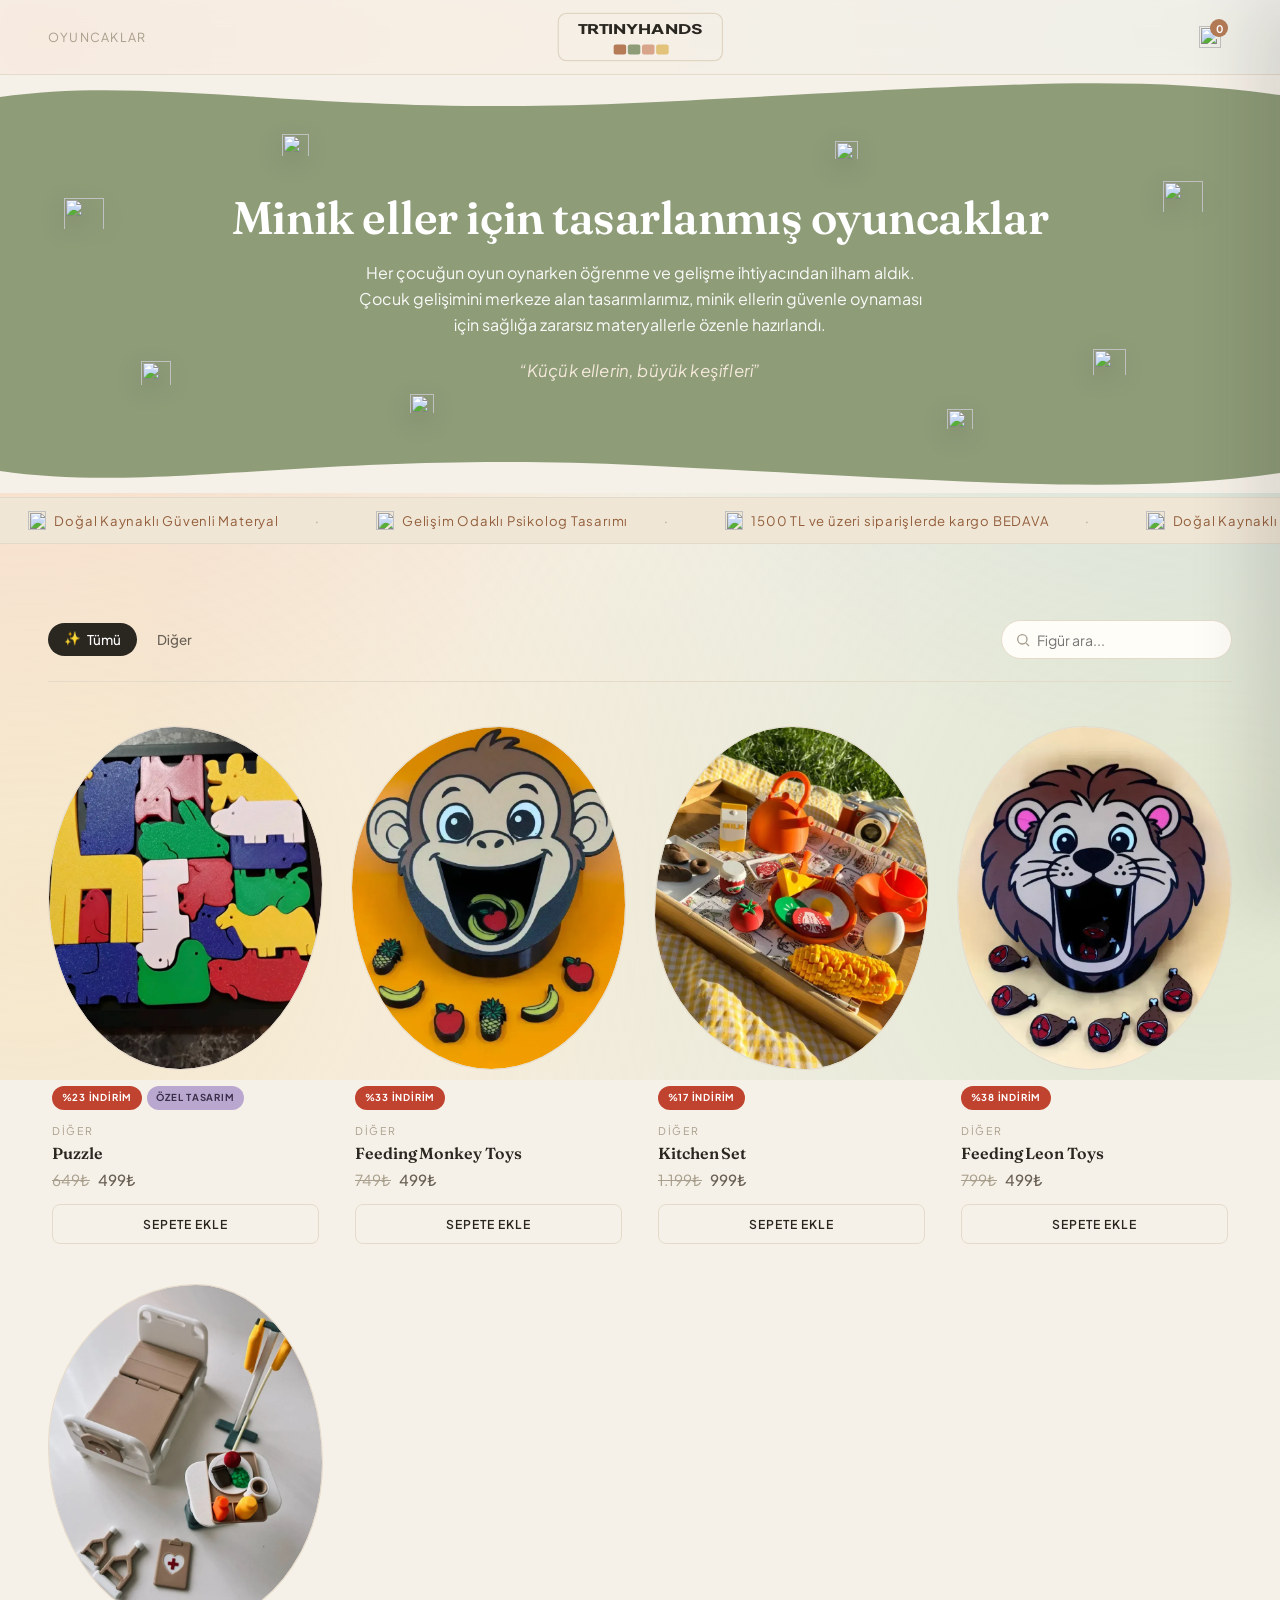
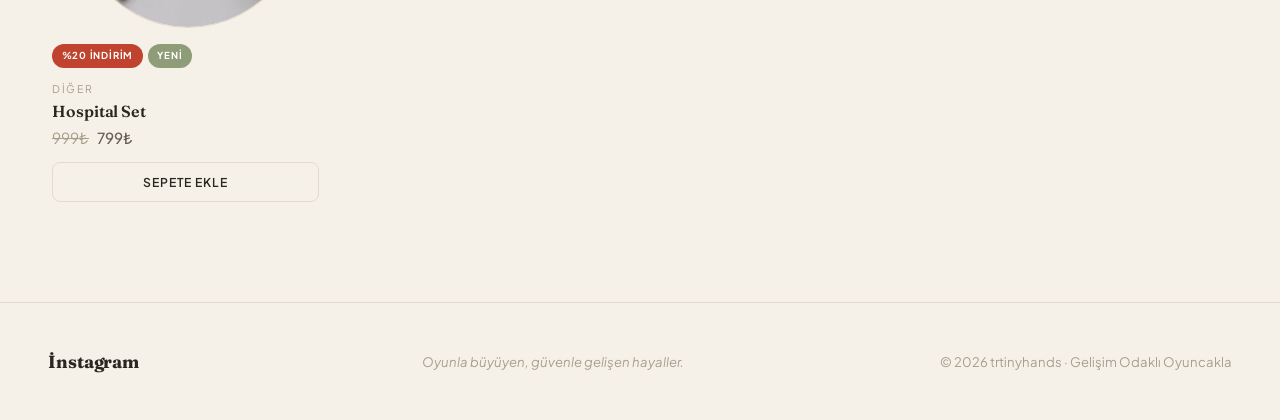
==== index.html @ 54763dce "Add files via upload" ====
<!doctype html>
<html lang="tr">
<head>
  <meta charset="utf-8" />
  <meta name="viewport" content="width=device-width, initial-scale=1" />
  <meta name="theme-color" content="#282420" />
  <title>trtinyhands · Gelişim Odaklı Oyuncaklar</title>
  <meta name="description" content="trtinyhands — Gelişim Odaklı Oyuncakla" />

  <link rel="preconnect" href="https://fonts.googleapis.com" />
  <link rel="preconnect" href="https://fonts.gstatic.com" crossorigin />
  <link href="https://fonts.googleapis.com/css2?family=Fraunces:opsz,wght@9..144,400..700&family=Plus+Jakarta+Sans:wght@300;400;500;600;700;800&display=swap" rel="stylesheet" />
  <link rel="stylesheet" href="assets/css/style.css?v=13" />
  <link rel="icon" href="data:image/svg+xml,%3Csvg xmlns='http://www.w3.org/2000/svg' viewBox='0 0 100 100'%3E%3Crect x='6' y='6' width='88' height='88' rx='18' fill='%23fffdf8' stroke='%23e0d5c2' stroke-width='4'/%3E%3Crect x='24' y='24' width='24' height='24' rx='4' fill='%23b47b56'/%3E%3Crect x='52' y='24' width='24' height='24' rx='4' fill='%238e9c78'/%3E%3Crect x='24' y='52' width='24' height='24' rx='4' fill='%23d8a48a'/%3E%3Crect x='52' y='52' width='24' height='24' rx='4' fill='%23e3c27a'/%3E%3C/svg%3E" />
</head>
<body>
  <!-- Header -->
  <header class="header" id="header">
    <div class="container header__inner">
      <span class="header__left">Oyuncaklar</span>
      <a href="index.html" class="brand" aria-label="trtinyhands ana sayfa">
        <svg class="logo" viewBox="0 0 200 60" aria-hidden="true">
          <rect x="1.5" y="1.5" width="197" height="57" rx="10" fill="none" stroke="#e0d5c2" stroke-width="1.5"/>
          <text x="100" y="27" text-anchor="middle" textLength="150" lengthAdjust="spacingAndGlyphs"
                font-family="'Plus Jakarta Sans', sans-serif" font-size="16" font-weight="800" fill="#2a2620">TRTINYHANDS</text>
          <g>
            <rect x="68"  y="39" width="15" height="12" rx="2.5" fill="#b47b56"/>
            <rect x="85"  y="39" width="15" height="12" rx="2.5" fill="#8e9c78"/>
            <rect x="102" y="39" width="15" height="12" rx="2.5" fill="#d8a48a"/>
            <rect x="119" y="39" width="15" height="12" rx="2.5" fill="#e3c27a"/>
          </g>
        </svg>
      </a>
      <div class="header__actions">
        <button class="icon-btn" id="cartBtn" aria-label="Sepeti aç">
          <img class="emo" src="https://cdn.jsdelivr.net/npm/openmoji@15.0.0/color/svg/1F6D2.svg" alt="">
          <span class="cart-count" id="cartCount">0</span>
        </button>
      </div>
    </div>
      <div class="scroll-progress" id="scrollProgress" aria-hidden="true"></div>
  </header>

  <main class="shop">
    <!-- Dalgalı tanıtım bandı -->
    <section class="intro-band">
      <div class="band-figures" aria-hidden="true">
        <span class="bf bf--1"><img class="emo" src="https://cdn.jsdelivr.net/npm/openmoji@15.0.0/color/svg/1F995.svg" alt=""></span>
        <span class="bf bf--2"><img class="emo" src="https://cdn.jsdelivr.net/npm/openmoji@15.0.0/color/svg/1F680.svg" alt=""></span>
        <span class="bf bf--3"><img class="emo" src="https://cdn.jsdelivr.net/npm/openmoji@15.0.0/color/svg/2B50.svg" alt=""></span>
        <span class="bf bf--4"><img class="emo" src="https://cdn.jsdelivr.net/npm/openmoji@15.0.0/color/svg/1F388.svg" alt=""></span>
        <span class="bf bf--5"><img class="emo" src="https://cdn.jsdelivr.net/npm/openmoji@15.0.0/color/svg/1F9F8.svg" alt=""></span>
        <span class="bf bf--6"><img class="emo" src="https://cdn.jsdelivr.net/npm/openmoji@15.0.0/color/svg/1FA81.svg" alt=""></span>
        <span class="bf bf--7"><img class="emo" src="https://cdn.jsdelivr.net/npm/openmoji@15.0.0/color/svg/1F6F8.svg" alt=""></span>
        <span class="bf bf--8"><img class="emo" src="https://cdn.jsdelivr.net/npm/openmoji@15.0.0/color/svg/2728.svg" alt=""></span>
      </div>
      <div class="container shop-intro">
        <span class="eyebrow"></span>
        <h1>Minik eller için tasarlanmış oyuncaklar</h1>
        <p>Her çocuğun oyun oynarken öğrenme ve gelişme ihtiyacından ilham aldık. Çocuk gelişimini merkeze alan tasarımlarımız, minik ellerin güvenle oynaması için sağlığa zararsız materyallerle özenle hazırlandı.</p>
        <p class="tagline">“Küçük ellerin, büyük keşifleri”</p>
      </div>
    </section>

    <!-- Kayan temasal şerit -->
    <div class="marquee" aria-hidden="true">
      <div class="marquee__track">
       <span><img class="emo" src="https://cdn.jsdelivr.net/npm/openmoji@15.0.0/color/svg/1F331.svg" alt="">Doğal Kaynaklı Güvenli Materyal</span><span><img class="emo" src="https://cdn.jsdelivr.net/npm/openmoji@15.0.0/color/svg/270F.svg" alt="">Gelişim Odaklı Psikolog Tasarımı</span><span><img class="emo" src="https://emojigraph.org/media/microsoft/delivery-truck_1f69a.png" alt="">1500 TL ve üzeri siparişlerde kargo BEDAVA</span>
       <span><img class="emo" src="https://cdn.jsdelivr.net/npm/openmoji@15.0.0/color/svg/1F331.svg" alt="">Doğal Kaynaklı Güvenli Materyal</span><span><img class="emo" src="https://cdn.jsdelivr.net/npm/openmoji@15.0.0/color/svg/270F.svg" alt="">Gelişim Odaklı Psikolog Tasarımı</span><span><img class="emo" src="https://emojigraph.org/media/microsoft/delivery-truck_1f69a.png" alt="">1500 TL ve üzeri siparişlerde kargo BEDAVA</span>
      </div>
    </div>

    <div class="container">
      <!-- Toolbar -->
      <div class="toolbar">
        <div class="filters" id="filters" role="tablist" aria-label="Kategori filtreleri"></div>
        <input type="search" id="search" class="search" placeholder="Figür ara..." aria-label="Ürün ara" />
      </div>

      <!-- Product grid -->
      <div class="product-grid" id="productGrid"></div>
      <p class="empty" id="emptyState" hidden>Aramanıza uygun ürün bulunamadı.</p>
    </div>

  </main>

  <!-- Footer -->
  <footer class="footer">
    <div class="container footer__inner">
      <a href="https://www.instagram.com/trtinyhands?stkn=eXRpd3liYTJ5bnNt" class="footer__brand">İnstagram<span><img class="emo" src="https://upload.wikimedia.org/wikipedia/commons/e/e7/Instagram_logo_2016.svg?utm_source=en.wikipedia.org&utm_campaign=index&utm_content=original"><span></a>
      <p class="footer__tag">Oyunla büyüyen, güvenle gelişen hayaller.</p>
      <p>© <span id="year"></span> trtinyhands · Gelişim Odaklı Oyuncakla</p>
    </div>
  </footer>

  <!-- Cart drawer -->
  <div class="cart-overlay" id="cartOverlay"></div>
  <aside class="cart" id="cart" aria-label="Sepet" aria-hidden="true">
    <div class="cart__head">
      <h3>Sepet</h3>
      <button class="icon-btn" id="cartClose" aria-label="Sepeti kapat">✕</button>
    </div>
    <div class="cart__items" id="cartItems"></div>
    <div class="cart__foot">
      <div class="cart__total"><span>Toplam</span><strong id="cartTotal">0₺</strong></div>
      <button class="btn btn--primary btn--full" id="checkoutBtn">WhatsApp ile Sipariş Ver</button>
      <p class="cart__note">Siparişiniz WhatsApp üzerinden onaylanır · Kargo ayrıca hesaplanır.</p>
    </div>
  </aside>

  <!-- Toast -->
  <div class="toast" id="toast" role="status" aria-live="polite"></div>

  <script src="assets/js/products.js?v=13"></script>
  <script src="assets/js/store.js?v=13"></script>
  <script src="assets/js/main.js?v=13"></script>
</body>
</html>
---- assets/css/style.css ----
/* ============================================================
   trtinyhands · Global Styles
   Tema: sıcak-minimalist butik (bol beyaz alan, krem tonları)
   ============================================================ */

:root {
  /* Warm minimal palette */
  --bg: #f6f1e8;           /* sayfa: sıcak krem */
  --panel: #fffdf8;        /* kart/görsel/çekmece yüzeyi (krem-beyaz) */
  --cream: #efe6d6;        /* yumuşak bloklar / hover */
  --cream-2: #e8ddca;
  --ink: #2a2620;          /* sıcak siyah */
  --ink-2: #6a6156;
  --muted: #a89e8c;
  --line: #e4daca;         /* sıcak ince çizgi */
  --accent: #b47b56;       /* muted terracotta */
  --accent-ink: #935e3b;
  --sage: #8e9c78;         /* yumuşak adaçayı (dekoratif bant) */

  --radius: 8px;
  --radius-lg: 14px;
  --container: 1240px;
  --header-h: 74px;

  --shadow-sm: 0 1px 2px rgba(40, 36, 32, .04);
  --shadow-md: 0 18px 40px -24px rgba(40, 36, 32, .30);

  --font: 'Plus Jakarta Sans', system-ui, -apple-system, Segoe UI, Roboto, sans-serif;
  --font-display: 'Fraunces', 'Iowan Old Style', Georgia, 'Times New Roman', serif;
  --ease: cubic-bezier(.22, .61, .36, 1);
}

* { box-sizing: border-box; margin: 0; padding: 0; }
html { scroll-behavior: smooth; }
body {
  font-family: var(--font);
  color: var(--ink-2);
  background-color: var(--bg);
  line-height: 1.65;
  font-weight: 400;
  -webkit-font-smoothing: antialiased;
  text-rendering: optimizeLegibility;
  position: relative;
}
/* Canlı, yumuşak renk atmosferi (yaşayan arka plan) */
body::before {
  content: ''; position: fixed; inset: -20%; z-index: -1; pointer-events: none;
  background:
    radial-gradient(circle at 15% 18%, rgba(255, 138, 120, .26), transparent 42%),
    radial-gradient(circle at 85% 14%, rgba(110, 180, 215, .24), transparent 42%),
    radial-gradient(circle at 82% 84%, rgba(150, 195, 135, .24), transparent 44%),
    radial-gradient(circle at 16% 86%, rgba(244, 200, 110, .24), transparent 44%);
  animation: bgdrift 26s ease-in-out infinite alternate;
}
@keyframes bgdrift {
  0%   { transform: translate(0, 0) scale(1); }
  100% { transform: translate(2.5%, -2.5%) scale(1.07); }
}
img { max-width: 100%; display: block; }

/* Başlıklar: sıcak, oturaklı bir serif — el yapımı butik kimliğine güven katar */
h1, h2, h3,
.brand__text, .footer__brand, .card__title, .detail__title,
.section__head h2, .legal-content h1, .cart__head h3 {
  font-family: var(--font-display);
  letter-spacing: -.005em;
}

/* Figür görselleri (OpenMoji SVG) — emoji karakterinin yerini alır */
.emo { width: 1em; height: 1em; display: inline-block; vertical-align: -.125em; object-fit: contain; }
.emo--fallback { display: inline-block; width: auto; height: auto; line-height: 1; }
a { color: inherit; text-decoration: none; }
button { font-family: inherit; cursor: pointer; border: none; background: none; color: inherit; }
h1, h2, h3, h4 { color: var(--ink); font-weight: 600; line-height: 1.2; letter-spacing: -.01em; }

.container { width: 100%; max-width: var(--container); margin: 0 auto; padding: 0 28px; }

/* small caps label */
.eyebrow {
  font-size: .72rem; font-weight: 600; letter-spacing: .18em;
  text-transform: uppercase; color: var(--muted);
}

/* ---------- Buttons ---------- */
.btn {
  display: inline-flex; align-items: center; justify-content: center; gap: .5rem;
  padding: .95rem 1.8rem; border-radius: var(--radius); font-weight: 600; font-size: .82rem;
  letter-spacing: .08em; text-transform: uppercase;
  transition: background .25s var(--ease), color .25s var(--ease), border-color .25s var(--ease), transform .18s var(--ease);
}
.btn--primary { background: var(--ink); color: #fff; }
.btn--primary:hover { background: var(--accent-ink); transform: translateY(-2px); }
.btn--outline { background: transparent; color: var(--ink); border: 1px solid var(--line); }
.btn--outline:hover { border-color: var(--ink); transform: translateY(-2px); }
.btn:active { transform: translateY(0) scale(.98); }
.btn--full { width: 100%; }

/* ---------- Header ---------- */
.header {
  position: sticky; top: 0; z-index: 60;
  background: rgba(246, 241, 232, .82); backdrop-filter: saturate(180%) blur(12px);
  border-bottom: 1px solid var(--line);
}
.header__inner {
  height: var(--header-h);
  display: grid; grid-template-columns: 1fr auto 1fr; align-items: center;
}
.header__left { font-size: .78rem; letter-spacing: .1em; text-transform: uppercase; color: var(--muted); }
.brand {
  justify-self: center; display: inline-flex; align-items: center; gap: .6rem;
  font-weight: 700; font-size: 1.35rem; color: var(--ink); letter-spacing: -.01em; line-height: 0;
}
.brand .logo { height: 50px; width: auto; display: block; }
@media (max-width: 700px) { .brand .logo { height: 42px; } }
.brand__mark {
  display: grid; place-items: center; width: 34px; height: 34px; border-radius: 50%;
  background: var(--ink); color: #fff;
}
.brand__text { font-weight: 700; }
.brand__text span { color: var(--accent); }

.header__actions { justify-self: end; display: flex; align-items: center; gap: .4rem; }
.icon-btn {
  position: relative; display: grid; place-items: center; width: 44px; height: 44px;
  border-radius: 50%; font-size: 1.05rem; transition: background .2s;
}
.icon-btn:hover { background: var(--cream); }
.icon-btn .emo { width: 1.35rem; height: 1.35rem; }
.cart-count {
  position: absolute; top: 4px; right: 4px; min-width: 18px; height: 18px; padding: 0 4px;
  border-radius: 999px; background: var(--accent); color: #fff; font-size: .66rem; font-weight: 700;
  display: grid; place-items: center;
}
.cart-count.bump { animation: bump .45s var(--ease); }
@keyframes bump { 0% { transform: scale(1); } 35% { transform: scale(1.55); } 100% { transform: scale(1); } }

/* ---------- Shop intro ---------- */
.shop-intro { text-align: center; padding: 66px 0 28px; }
.shop-intro h1 { font-size: clamp(2rem, 4vw, 2.85rem); font-weight: 600; margin: 16px 0 14px; }
.shop-intro p { color: var(--ink-2); max-width: 580px; margin: 0 auto; }
.shop-intro .tagline {
  margin-top: 18px; font-style: italic; font-size: 1.05rem; color: var(--accent-ink); letter-spacing: .01em;
}

/* Değerler şeridi (temasal) */
.values {
  display: flex; justify-content: center; flex-wrap: wrap; gap: 14px 40px;
  padding: 6px 0 46px;
}
.value { display: inline-flex; align-items: center; gap: .55rem; font-size: .84rem; color: var(--ink-2); }
.value span { font-size: 1.1rem; color: var(--accent); }

/* Kart kategori etiketi (temasal) */
.card__cat { font-size: .66rem; letter-spacing: .16em; text-transform: uppercase; color: var(--muted); }

/* ---------- Dalgalı tanıtım bandı (temasal arka plan) ---------- */
.intro-band {
  position: relative; background: var(--sage); overflow: hidden;
  padding: 100px 0 108px; margin-bottom: 4px;
}
.intro-band::before, .intro-band::after {
  content: ''; position: absolute; left: 0; right: 0; height: 46px; z-index: 1;
  background-repeat: no-repeat; background-size: 100% 100%;
  background-image: url("data:image/svg+xml,%3Csvg xmlns='http://www.w3.org/2000/svg' viewBox='0 0 1440 48' preserveAspectRatio='none'%3E%3Cpath fill='%23f6f1e8' d='M0,24 C180,48 360,2 720,18 C1080,34 1260,50 1440,26 L1440,48 L0,48 Z'/%3E%3C/svg%3E");
}
.intro-band::before { top: -1px; transform: scaleY(-1); }
.intro-band::after { bottom: -1px; }
.intro-band .shop-intro { position: relative; z-index: 2; padding: 0; }
.intro-band .eyebrow { color: rgba(255, 255, 255, .75); }
.intro-band h1 { color: #fff; }
.intro-band p { color: rgba(255, 255, 255, .95); }
.intro-band .tagline { color: #f4e9db; }

/* ---------- Kayan temasal şerit (marquee) ---------- */
.marquee { overflow: hidden; background: var(--cream); border-top: 1px solid var(--line); border-bottom: 1px solid var(--line); }
.marquee__track { display: inline-flex; align-items: center; white-space: nowrap; padding: 12px 0; animation: marquee 30s linear infinite; }
.marquee:hover .marquee__track { animation-play-state: paused; }
.marquee__track span { display: inline-flex; align-items: center; gap: .5rem; font-size: .82rem; letter-spacing: .06em; color: var(--accent-ink); padding: 0 28px; }
.marquee__track span .emo { width: 1.15rem; height: 1.15rem; }
.marquee__track span::after { content: '·'; margin-left: 28px; color: var(--muted); }
@keyframes marquee { from { transform: translateX(0); } to { transform: translateX(-50%); } }
@media (prefers-reduced-motion: reduce) { .marquee__track { animation: none; } }

/* ---------- Shop toolbar (filters + search) ---------- */
.toolbar {
  display: flex; align-items: center; justify-content: space-between; gap: 20px;
  padding: 22px 0; border-bottom: 1px solid var(--line);
  margin: 54px 0 44px; flex-wrap: wrap;
}
.filters { display: flex; flex-wrap: wrap; gap: 4px; }
.chip {
  display: inline-flex; align-items: center; gap: .4rem;
  padding: .5rem 1rem; border-radius: 999px; font-size: .84rem; font-weight: 500; color: var(--ink-2);
  transition: background .2s, color .2s;
}
.chip .emo { width: 1.05rem; height: 1.05rem; }
.chip:hover { background: var(--cream); color: var(--ink); }
.chip.active { background: var(--ink); color: #fff; }

.search {
  padding: .6rem 1rem .6rem 2.2rem; border: 1px solid var(--line); border-radius: 999px; font-size: .88rem;
  min-width: 230px; background: var(--panel) url("data:image/svg+xml,%3Csvg xmlns='http://www.w3.org/2000/svg' width='16' height='16' fill='none' stroke='%23a49c8f' stroke-width='2' viewBox='0 0 24 24'%3E%3Ccircle cx='11' cy='11' r='7'/%3E%3Cpath d='M21 21l-4.3-4.3'/%3E%3C/svg%3E") no-repeat .85rem center;
  font-family: inherit; transition: border-color .2s;
}
.search:focus { outline: none; border-color: var(--ink); }

/* ---------- Product grid ---------- */
.product-grid { display: grid; grid-template-columns: repeat(4, 1fr); gap: 40px 28px; }
.card { display: flex; flex-direction: column; }
.product-grid .card { transition: transform .35s var(--ease); }
.product-grid .card:hover { transform: translateY(-8px); }
.card__media {
  position: relative; aspect-ratio: 4/5; overflow: hidden;
  border: 1px solid var(--line);
  border-radius: 46% 54% 52% 48% / 50% 46% 54% 50%; /* organik blob */
  display: grid; place-items: center; font-size: 5.9rem;
  background-color: var(--panel);
  background-image:
    radial-gradient(circle at 20% 18%, rgba(255, 255, 255, .55) 0 5px, transparent 6px),
    radial-gradient(circle at 84% 84%, rgba(42, 38, 32, .05) 0 4px, transparent 5px),
    radial-gradient(circle at 86% 22%, rgba(255, 255, 255, .4) 0 3px, transparent 4px);
  transition: border-radius .55s var(--ease), background-color .3s var(--ease),
              box-shadow .3s var(--ease), border-color .3s var(--ease);
}
/* Figür arkası spot ışığı dairesi */
.card__media::before {
  content: ''; position: absolute; z-index: 0; width: 64%; aspect-ratio: 1; border-radius: 50%;
  background: rgba(255, 255, 255, .5); transition: transform .5s var(--ease);
}
.card__emoji { position: relative; z-index: 1; }
.card:hover .card__media { box-shadow: var(--shadow-md); border-color: transparent; }
.card:hover .card__media::before { transform: scale(1.14); }
.card__media .card__emoji { transition: transform .4s var(--ease); }
.card:hover .card__emoji { animation: wobble .6s var(--ease); }
@keyframes wobble {
  0%   { transform: scale(1) rotate(0); }
  30%  { transform: scale(1.14) rotate(-7deg); }
  60%  { transform: scale(1.08) rotate(6deg); }
  100% { transform: scale(1.06) rotate(0); }
}
/* Yüklenen ürün görseli — figür yerine geçer.
   Kaplar `place-items: center` kullandığı için görsel içerik boyutuna
   göre küçülüyordu; mutlak konumla kabı tamamen doldurur. */
.figure { display: block; object-fit: cover; }
.card__media, .gallery__main, .cart-line__img { position: relative; }
.card__media .figure,
.gallery__main .figure,
.cart-line__img .figure {
  position: absolute; inset: 0; width: 100%; height: 100%;
  border-radius: inherit;
}
.card__media .figure { transition: transform .5s var(--ease); }
.card:hover .card__media .figure { transform: scale(1.06); }

/* Sepete uçan kopyanın kendi boyutu olmalı */
.fly .figure { position: static; width: 2.6rem; height: 2.6rem; border-radius: 10px; }

/* ---------- Ürün etiketleri ---------- */
/* Etiketler blob şeklinin dışında, bilgi alanının üstünde durur:
   organik border-radius + overflow:hidden onları kırpıyordu.
   Kap etiket olmasa da basılır ve yüksekliği ayrılır — aksi halde
   etiketsiz kartların başlık/fiyat/buton hizası kayıyordu. */
.card__badges {
  display: flex; flex-wrap: wrap; align-items: flex-start; gap: 5px;
  margin-bottom: 8px;
}
.card__badges .badge { font-size: .6rem; padding: .26rem .6rem; box-shadow: none; }
/* Etiketsiz kartta yeri tutar: sabit bir min-height yazmak yerine gerçek
   rozetin ölçüsünü kullanır, yazı tipi değişse de hiza bozulmaz. */
.badge--ghost { visibility: hidden; background: none; box-shadow: none; animation: none; }
.badge {
  display: inline-block; padding: .34rem .72rem; border-radius: 999px;
  font-family: var(--font); font-size: .66rem; font-weight: 700;
  letter-spacing: .08em; text-transform: uppercase; white-space: nowrap;
  box-shadow: 0 2px 8px rgba(40, 36, 32, .18);
}
.badge--sale  { background: #c0432f; color: #fff; }
.badge--gold  { background: #e3c27a; color: #4a3a1c; }
.badge--sage  { background: #8e9c78; color: #fff; }
.badge--clay  { background: #b47b56; color: #fff; }
.badge--lilac { background: #b9a7cf; color: #3a2f4a; }
.badge--blush { background: #e8b4a0; color: #5a3327; }
.badge--out   { background: #6b6560; color: #fff; }

/* İndirim etiketi dikkat çeksin */
.badge--sale { animation: badgePulse 2.4s ease-in-out infinite; }

/* Detay sayfasındaki etiketler */
.gallery__badges {
  position: absolute; top: 18px; left: 18px; z-index: 2;
  display: flex; flex-wrap: wrap; gap: 8px; max-width: calc(100% - 36px);
}
.gallery__badges .badge { font-size: .7rem; padding: .4rem .85rem; }

.card__info { flex: 1; padding: 16px 4px 0; display: flex; flex-direction: column; gap: 4px; }
.card__title { font-size: 1rem; font-weight: 600; color: var(--ink); }
.card__title-link:hover .card__title { color: var(--accent-ink); }
.card__price { font-size: .95rem; color: var(--ink-2); font-weight: 500; }
.card__price .was { color: var(--muted); text-decoration: line-through; margin-right: 8px; font-weight: 400; }
.card__price .from { color: var(--muted); font-weight: 400; margin-right: 4px; font-size: .82rem; }
/* Başlık iki satıra taştığında bile butonlar aynı hizada kalsın */
.card__price { padding-bottom: 8px; }
.card__add {
  margin-top: auto; padding: .7rem 1rem; border: 1px solid var(--line); border-radius: var(--radius);
  font-size: .76rem; font-weight: 600; letter-spacing: .08em; text-transform: uppercase; color: var(--ink);
  transition: background .2s, color .2s, border-color .2s;
}
.card__add { transition: background .2s, color .2s, border-color .2s, transform .12s var(--ease); }
.card__add:hover { background: var(--ink); color: #fff; border-color: var(--ink); }
.card__add:active { transform: scale(.96); }
.empty { text-align: center; color: var(--muted); padding: 60px 0; grid-column: 1 / -1; }
.empty__icon { display: block; width: 2.6rem; height: 2.6rem; margin: 0 auto 14px; }

/* Tükenen ürün kartı */
.card--out .card__media { opacity: .55; filter: grayscale(.45); }
.card--out .card__add { opacity: .5; cursor: not-allowed; }
.card--out .card__add:hover { background: none; color: var(--ink); border-color: var(--line); }

.shop { padding-bottom: 100px; }

/* ---- Eğlenceli kart şekilleri & pastel tonlar ---- */
/* Pastel ton döngüsü (tema içinde, yumuşak) */
.product-grid .card:nth-child(6n+1) .card__media { background-color: #f6e4dc; } /* blush   */
.product-grid .card:nth-child(6n+2) .card__media { background-color: #f4ecd3; } /* butter  */
.product-grid .card:nth-child(6n+3) .card__media { background-color: #e6ede1; } /* sage    */
.product-grid .card:nth-child(6n+4) .card__media { background-color: #e2ecec; } /* sky     */
.product-grid .card:nth-child(6n+5) .card__media { background-color: #f0e1d5; } /* clay    */
.product-grid .card:nth-child(6n+6) .card__media { background-color: #eae3ef; } /* lilac   */

/* Satır bazlı blob şekil varyasyonu */
.product-grid .card:nth-child(3n+1) .card__media { border-radius: 46% 54% 52% 48% / 50% 46% 54% 50%; }
.product-grid .card:nth-child(3n+2) .card__media { border-radius: 54% 46% 49% 51% / 47% 52% 48% 53%; }
.product-grid .card:nth-child(3n)   .card__media { border-radius: 50% 50% 45% 55% / 55% 47% 53% 45%; }

/* Hover'da şekli değiştir (nth kurallarından sonra gelmeli) */
.product-grid .card:hover .card__media { border-radius: 58% 42% 47% 53% / 44% 57% 43% 56%; }

/* ============================================================
   Product Detail Page
   ============================================================ */
.breadcrumb { padding: 30px 0 0; font-size: .8rem; color: var(--muted); letter-spacing: .02em; }
.breadcrumb a:hover { color: var(--ink); }
.breadcrumb span { margin: 0 .5rem; }

.detail { padding: 30px 0 90px; }
.detail__grid { display: grid; grid-template-columns: 1fr 1fr; gap: 64px; align-items: start; }

/* Gallery */
.gallery__main {
  aspect-ratio: 4/5; border-radius: var(--radius-lg); background: var(--panel); border: 1px solid var(--line);
  display: grid; place-items: center; font-size: 9rem; position: relative; overflow: hidden;
}
.gallery__main .figure { border-radius: var(--radius-lg); }

/* Info */
.detail__cat { font-size: .72rem; font-weight: 600; letter-spacing: .18em; text-transform: uppercase; color: var(--muted); }
.detail__title { font-size: clamp(1.9rem, 3.5vw, 2.6rem); font-weight: 600; margin: 10px 0 14px; }
.detail__rating { display: flex; align-items: center; gap: .5rem; color: var(--muted); font-size: .88rem; margin-bottom: 22px; }
.detail__rating .stars { color: var(--accent); letter-spacing: .08em; }
.detail__price { display: flex; align-items: baseline; gap: .9rem; margin-bottom: 6px; }
.detail__price .now { font-size: 1.7rem; font-weight: 600; color: var(--ink); }
.detail__price .was { color: var(--muted); text-decoration: line-through; font-size: 1.05rem; }
.detail__price .off { color: var(--accent-ink); font-weight: 600; font-size: .82rem; letter-spacing: .04em; }
.detail__stock {
  display: inline-flex; align-items: center; gap: .5rem;
  margin-bottom: 26px; padding: .45rem .95rem .45rem .8rem;
  border-radius: 999px; font-size: .84rem; font-weight: 600; letter-spacing: .01em;
  border: 1px solid;
}
.detail__stock-dot {
  width: 8px; height: 8px; border-radius: 50%; flex-shrink: 0;
  background: currentColor;
}

/* Bol stok — yeşil, nabız atar */
.detail__stock--in { background: #e7efe1; border-color: #c4d6b8; color: #4a6138; }
.detail__stock--in .detail__stock-dot {
  background: #5f8a45;
  box-shadow: 0 0 0 0 rgba(95, 138, 69, .55); animation: stockPulse 2.2s ease-out infinite;
}
/* Azalıyor — kehribar, daha hızlı nabız */
.detail__stock--low { background: #fbeed6; border-color: #eed9a8; color: #8a6318; }
.detail__stock--low .detail__stock-dot {
  background: #c9901f;
  box-shadow: 0 0 0 0 rgba(201, 144, 31, .6); animation: stockPulseLow 1.5s ease-out infinite;
}
/* Tükendi — kırmızı, sabit */
.detail__stock--out { background: #f7e2dd; border-color: #e6bdb3; color: #9c3b28; }
.detail__stock--out .detail__stock-dot { background: #c0432f; }

@keyframes stockPulse {
  0%   { box-shadow: 0 0 0 0 rgba(95, 138, 69, .55); }
  70%  { box-shadow: 0 0 0 7px rgba(95, 138, 69, 0); }
  100% { box-shadow: 0 0 0 0 rgba(95, 138, 69, 0); }
}
@keyframes stockPulseLow {
  0%   { box-shadow: 0 0 0 0 rgba(201, 144, 31, .6); }
  70%  { box-shadow: 0 0 0 8px rgba(201, 144, 31, 0); }
  100% { box-shadow: 0 0 0 0 rgba(201, 144, 31, 0); }
}

/* Stokta yokken satın alma kapalı */
.btn:disabled { opacity: .45; cursor: not-allowed; }
.btn:disabled:hover { transform: none; background: var(--ink); }
.detail__desc { color: var(--ink-2); margin-bottom: 30px; line-height: 1.75; }


.buy-row { display: flex; gap: 12px; align-items: stretch; margin-bottom: 30px; flex-wrap: wrap; }
.stepper { display: inline-flex; align-items: center; border: 1px solid var(--line); border-radius: var(--radius); overflow: hidden; }
.stepper button { width: 48px; min-height: 54px; font-size: 1.2rem; background: transparent; transition: background .2s; }
.stepper button:hover { background: var(--cream); }
.stepper input { width: 50px; text-align: center; border: none; font-size: 1rem; font-weight: 600; font-family: inherit; color: var(--ink); background: transparent; }
.stepper input:focus { outline: none; }
.buy-row .btn { flex: 1; min-height: 54px; }


.specs { border-top: 1px solid var(--line); }
.specs__row { display: flex; justify-content: space-between; gap: 16px; padding: 14px 0; border-bottom: 1px solid var(--line); font-size: .9rem; }
.specs__row dt { color: var(--muted); }
.specs__row dd { color: var(--ink); font-weight: 500; text-align: right; }

/* Related */
.related { padding: 40px 0 100px; border-top: 1px solid var(--line); }

/* not found */
.notfound { text-align: center; padding: 110px 20px; }
.notfound .emoji { font-size: 3.4rem; margin-bottom: 14px; }
.notfound h1 { font-size: 1.7rem; margin-bottom: 10px; }
.notfound p { color: var(--muted); margin-bottom: 26px; }

/* ---------- Cart drawer ---------- */
.cart-overlay { position: fixed; inset: 0; background: rgba(40, 36, 32, .4); opacity: 0; visibility: hidden; transition: .3s; z-index: 90; }
.cart-overlay.open { opacity: 1; visibility: visible; }
.cart {
  position: fixed; top: 0; right: 0; width: min(420px, 100%); height: 100%; background: var(--panel); z-index: 100;
  transform: translateX(100%); transition: transform .4s var(--ease); display: flex; flex-direction: column;
  box-shadow: -30px 0 60px rgba(40, 36, 32, .12);
}
.cart.open { transform: translateX(0); }
.cart__head { display: flex; justify-content: space-between; align-items: center; padding: 26px 26px 20px; border-bottom: 1px solid var(--line); }
.cart__head h3 { font-size: 1.05rem; font-weight: 600; letter-spacing: .04em; text-transform: uppercase; }
.cart__items { flex: 1; overflow-y: auto; padding: 10px 26px; }
.cart-line { display: flex; gap: 14px; padding: 18px 0; border-bottom: 1px solid var(--line); }
.cart-line__img { width: 66px; height: 66px; border-radius: var(--radius); background: var(--cream); display: grid; place-items: center; font-size: 1.9rem; flex-shrink: 0; }
.cart-line__info { flex: 1; }
.cart-line__info strong { display: block; font-size: .92rem; font-weight: 600; color: var(--ink); }
.cart-line__info small { color: var(--muted); }
.qty { display: inline-flex; align-items: center; gap: 12px; margin-top: 10px; }
.qty button { width: 26px; height: 26px; border-radius: 6px; border: 1px solid var(--line); font-size: 1rem; line-height: 1; transition: .2s; }
.qty button:hover { border-color: var(--ink); }
.cart-line__remove { color: var(--muted); font-size: .78rem; align-self: flex-start; }
.cart-line__remove:hover { color: var(--accent-ink); }
.cart__empty { text-align: center; color: var(--muted); padding: 60px 20px; }
.cart__empty span { font-size: 2.6rem; display: block; margin-bottom: 12px; }
.cart__foot { padding: 22px 26px; border-top: 1px solid var(--line); }
.cart__total { display: flex; justify-content: space-between; align-items: center; margin-bottom: 16px; font-size: 1rem; }
.cart__total strong { font-size: 1.3rem; font-weight: 600; color: var(--ink); }
.cart__note { text-align: center; font-size: .76rem; color: var(--muted); margin-top: 12px; }

/* ---------- Toast ---------- */
.toast {
  /* Gizliyken tam olarak ekranın altına çekilir: 130% kısa metinlerde
     yetmiyor ve siyah bir şerit sayfanın altında görünür kalıyordu. */
  position: fixed; bottom: 26px; left: 50%;
  transform: translate(-50%, calc(100% + 26px));
  opacity: 0; visibility: hidden;
  background: var(--ink); color: #fff; padding: .9rem 1.5rem; border-radius: 999px; font-weight: 500; font-size: .86rem;
  z-index: 120; box-shadow: var(--shadow-md); white-space: nowrap;
  transition: transform .35s var(--ease), opacity .3s var(--ease), visibility .3s;
}
.toast.show { transform: translate(-50%, 0); opacity: 1; visibility: visible; }

/* ---------- Footer ---------- */
.footer { border-top: 1px solid var(--line); padding: 44px 0; }
.footer__inner { display: flex; align-items: center; justify-content: space-between; gap: 20px; flex-wrap: wrap; }
.footer__brand { display: inline-flex; align-items: center; gap: .6rem; font-weight: 700; color: var(--ink); font-size: 1.1rem; }
.footer__brand span { color: var(--accent); }
.footer p { font-size: .82rem; color: var(--muted); }
.footer__tag { font-style: italic; color: var(--accent-ink); }

/* ---------- Kaydırma: ilerleme çubuğu + sıkışan başlık ---------- */
.scroll-progress {
  position: absolute; left: 0; right: 0; bottom: -1px; height: 2px;
  background: linear-gradient(90deg, var(--accent), var(--sage));
  transform: scaleX(0); transform-origin: 0 50%;
  will-change: transform;
}

.header { transition: box-shadow .35s var(--ease), background-color .35s var(--ease); }
.header__inner { transition: height .35s var(--ease); }
.header .brand .logo { transition: height .35s var(--ease); }
.header.scrolled {
  background: rgba(246, 241, 232, .94);
  box-shadow: 0 10px 30px -22px rgba(40, 36, 32, .5);
}
.header.scrolled .header__inner { height: 60px; }
.header.scrolled .brand .logo { height: 38px; }

/* Parallax katmanları */
.band-figures, .intro-band .shop-intro { will-change: transform; }

/* ---------- Bölüm başlığı (genel) ---------- */
.section__head { margin-bottom: 34px; text-align: center; }
.section__head h2 { font-size: clamp(1.5rem, 2.6vw, 1.9rem); font-weight: 600; color: var(--ink); }
.section__head .eyebrow { display: block; margin-bottom: 10px; }

/* ============================================================
   Yasal Sayfalar (legal.html)
   ============================================================ */
.legal {
  display: grid; grid-template-columns: 240px 1fr; gap: 56px;
  align-items: start; padding: 24px 0 90px;
}

.legal-nav { position: sticky; top: calc(var(--header-h) + 20px); display: flex; flex-direction: column; gap: 2px; }
.legal-nav h4 {
  font-size: .7rem; font-weight: 600; letter-spacing: .16em; text-transform: uppercase;
  color: var(--muted); margin-bottom: 12px;
}
.legal-nav__link {
  padding: .6rem .85rem; border-radius: var(--radius); font-size: .88rem; color: var(--ink-2);
  transition: background .2s, color .2s;
}
.legal-nav__link:hover { background: var(--cream); color: var(--ink); }
.legal-nav__link.active { background: var(--ink); color: #fff; }

.legal-content {
  background: var(--panel); border: 1px solid var(--line); border-radius: var(--radius-lg);
  padding: 44px 48px; box-shadow: var(--shadow-sm); min-width: 0;
}
.legal-content h1 { font-size: clamp(1.5rem, 3vw, 2rem); font-weight: 600; color: var(--ink); line-height: 1.25; }
.legal-updated { font-size: .8rem; color: var(--muted); margin-top: 8px; }

.legal-notice {
  margin: 24px 0 8px; padding: 16px 18px; border-radius: var(--radius);
  background: var(--cream); border-left: 3px solid var(--accent);
  font-size: .86rem; color: var(--ink-2); line-height: 1.65;
}
.legal-notice strong { color: var(--ink); }
.legal-notice code {
  font-family: ui-monospace, SFMono-Regular, Menlo, monospace; font-size: .82em;
  background: var(--panel); border: 1px solid var(--line); border-radius: 4px; padding: .1em .4em;
}

.legal-body { font-size: .93rem; line-height: 1.8; }
.legal-body h3 {
  font-size: 1rem; font-weight: 600; color: var(--ink);
  margin: 30px 0 10px; padding-top: 22px; border-top: 1px solid var(--line);
}
.legal-body p { margin-bottom: 14px; }
.legal-body strong { color: var(--ink); font-weight: 600; }
.legal-body ul { margin: 0 0 16px 1.15rem; }
.legal-body li { margin-bottom: 7px; }

/* ---------- Reveal (scroll animasyonu) ---------- */
.reveal { opacity: 0; transform: translateY(32px) scale(.97); }
.reveal.in {
  opacity: 1; transform: none;
  transition: opacity .55s var(--ease), transform .75s var(--ease);
  transition-delay: var(--d, 0ms);
}
@media (prefers-reduced-motion: reduce) {
  .reveal, .reveal.in { opacity: 1; transform: none; transition: none; }
}

/* ============================================================
   Eğlenceli Animasyonlar
   ============================================================ */

/* Tanıtım bandında uçuşan figürler */
.band-figures { position: absolute; inset: 0; z-index: 1; pointer-events: none; overflow: hidden; }
.bf { position: absolute; font-size: 2.5rem; filter: drop-shadow(0 8px 12px rgba(40, 36, 32, .18)); animation: floaty 6s ease-in-out infinite; }
.bf--1 { left: 5%;  top: 26%;    animation-duration: 6s; }
.bf--2 { right: 6%; top: 22%;    animation-duration: 7.2s; animation-delay: .5s; }
.bf--3 { left: 11%; bottom: 22%; font-size: 1.9rem; animation-duration: 5.4s; animation-delay: .3s; }
.bf--4 { right: 12%; bottom: 24%; font-size: 2.1rem; animation-duration: 6.6s; animation-delay: 1s; }
.bf--5 { left: 22%;  top: 12%;    font-size: 1.7rem; animation-duration: 6.8s; animation-delay: .8s; }
.bf--6 { right: 24%; bottom: 12%; font-size: 1.6rem; animation-duration: 5.9s; animation-delay: .2s; }
.bf--7 { left: 32%;  bottom: 16%; font-size: 1.5rem; animation-duration: 7.6s; animation-delay: 1.3s; }
.bf--8 { right: 33%; top: 14%;    font-size: 1.4rem; animation-duration: 6.2s; animation-delay: .6s; }
@keyframes floaty {
  0%, 100% { transform: translateY(0) rotate(-5deg); }
  50%      { transform: translateY(-20px) rotate(6deg); }
}

/* Sepete uçan figür */
.fly {
  position: fixed; z-index: 130; font-size: 2.6rem; transform: translate(-50%, -50%);
  transition: transform .8s cubic-bezier(.5, -0.28, .35, 1), opacity .8s ease;
  pointer-events: none; will-change: transform, opacity;
}

/* Sepet ikonu sallanması */
.icon-btn.wiggle { animation: wiggle .5s ease; }
@keyframes wiggle {
  0%, 100% { transform: rotate(0); }
  20% { transform: rotate(-14deg); }
  45% { transform: rotate(11deg); }
  70% { transform: rotate(-6deg); }
}

/* Rozet nabzı */
@keyframes badgePulse {
  0%, 100% { transform: scale(1); }
  50% { transform: scale(1.06); }
}

/* Logo giriş animasyonu */
.brand .logo { animation: logoIn .6s var(--ease) both; }
@keyframes logoIn { from { opacity: 0; transform: translateY(-7px) scale(.95); } to { opacity: 1; transform: none; } }

/* Filtre çipi hover zıplaması */
.chip { transition: background .2s, color .2s, transform .18s var(--ease); }
.chip:hover { transform: translateY(-2px); }

/* Değer/şerit öğeleri hover */
.marquee__track span { transition: color .2s; }

/* Hareket azaltma tercihi */
@media (prefers-reduced-motion: reduce) {
  .bf, .badge, .brand .logo, .card__emoji, .detail__stock-dot { animation: none !important; }
  .fly { display: none !important; }
}

/* ============================================================
   Responsive
   ============================================================ */
@media (max-width: 1000px) {
  .product-grid { grid-template-columns: repeat(3, 1fr); }
  .detail__grid { grid-template-columns: 1fr; gap: 36px; }
  .legal { grid-template-columns: 1fr; gap: 28px; }
  .legal-nav { position: static; flex-direction: row; flex-wrap: wrap; gap: 6px; }
  .legal-nav h4 { width: 100%; margin-bottom: 6px; }
  .legal-content { padding: 32px 28px; }
  .gallery__main { max-width: 480px; }
}
@media (max-width: 700px) {
  .container { padding: 0 20px; }
  .product-grid { grid-template-columns: repeat(2, 1fr); gap: 28px 16px; }
  .toolbar { flex-direction: column; align-items: stretch; }
  .search { min-width: 0; width: 100%; }
  .filters { justify-content: center; }
  .shop-intro { padding: 46px 0 30px; }
  .footer__inner { flex-direction: column; text-align: center; }
  .legal-content { padding: 26px 20px; }
  .legal-nav__link { font-size: .82rem; padding: .5rem .7rem; }
  .bf--1, .bf--3, .bf--5, .bf--6, .bf--7, .bf--8 { display: none; }
  .bf--2 { right: 3%; top: 8%; font-size: 1.7rem; }
  .bf--4 { right: 4%; bottom: 10%; font-size: 1.7rem; }
}
@media (max-width: 420px) {
  .product-grid { grid-template-columns: 1fr 1fr; gap: 22px 12px; }
  .card__media { font-size: 4.2rem; }
}
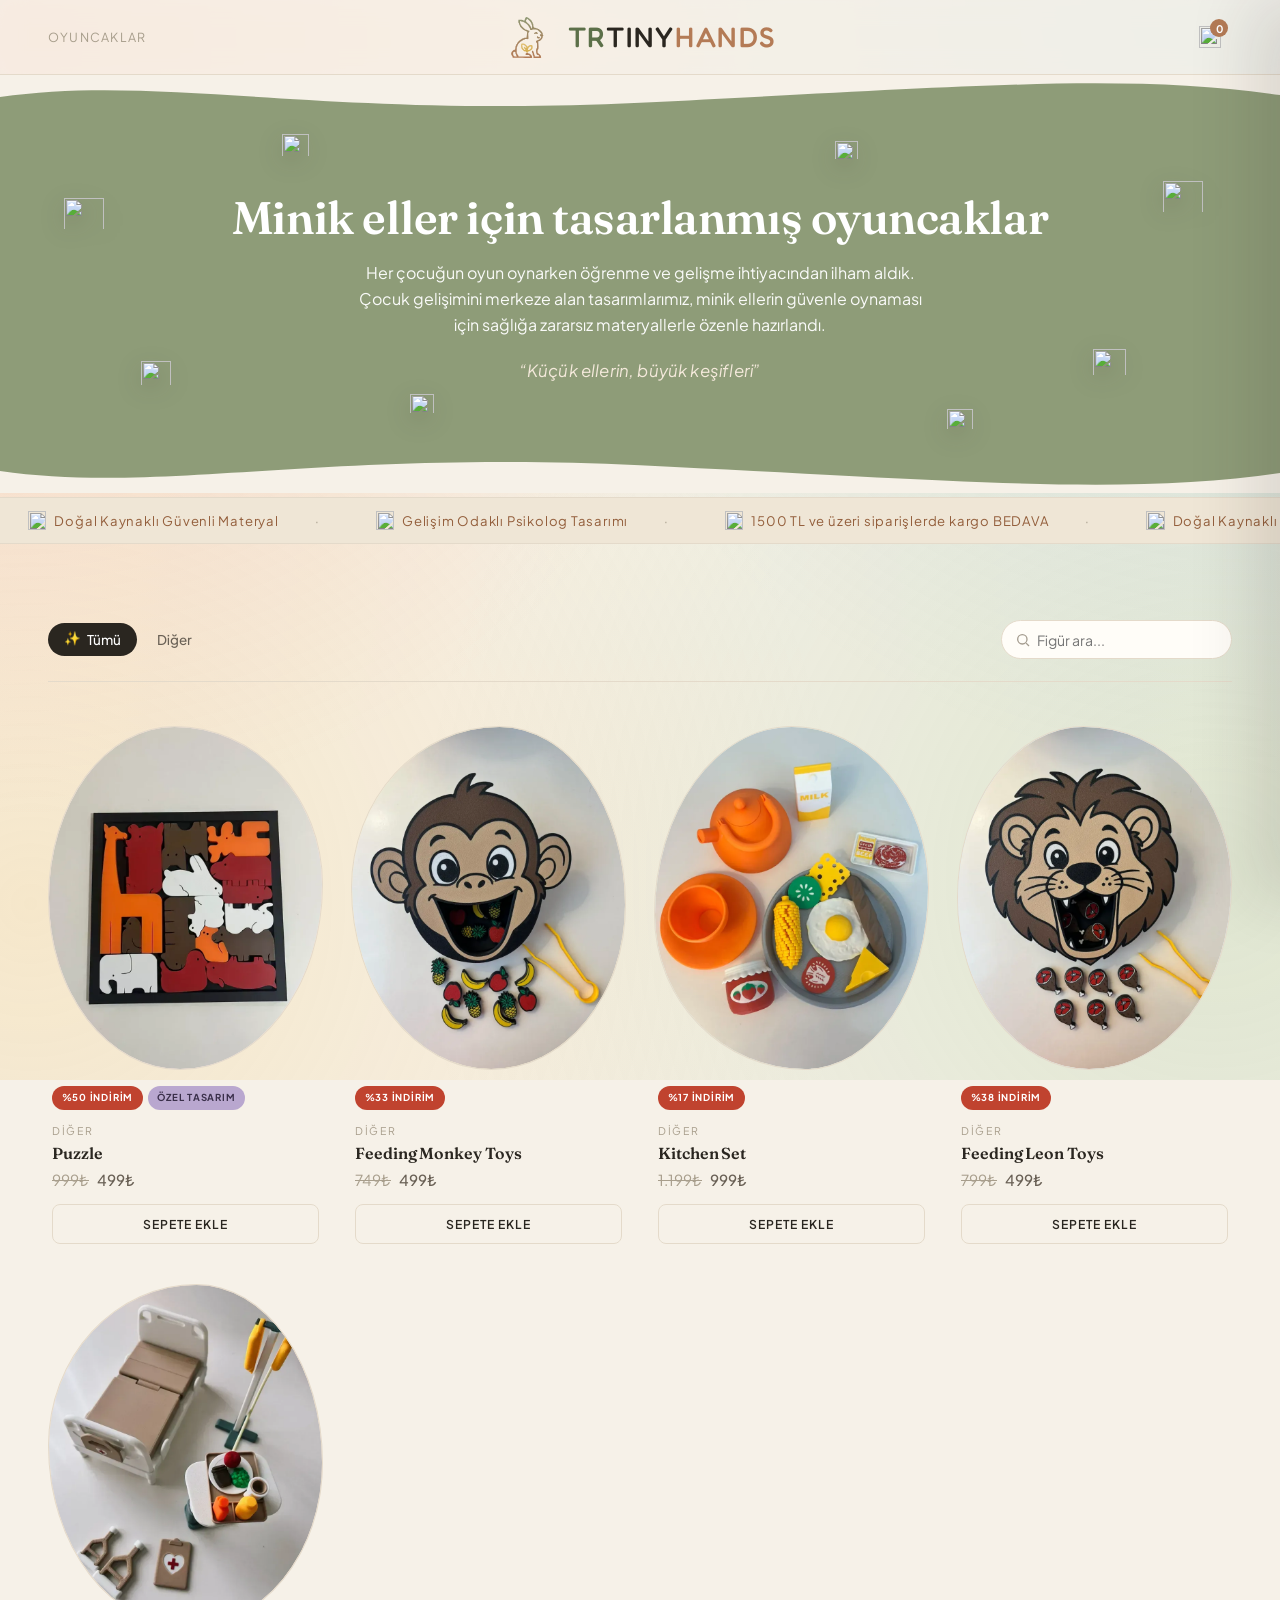
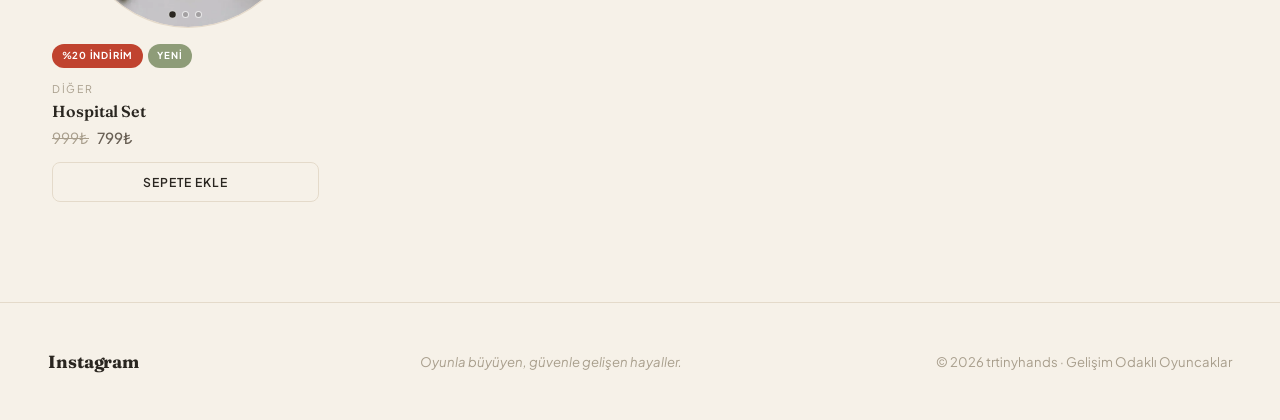
==== commit 61189559: "Add files via upload" ====
--- a/index.html
+++ b/index.html
@@ -1,118 +1,129 @@
-<!doctype html>
-<html lang="tr">
-<head>
-  <meta charset="utf-8" />
-  <meta name="viewport" content="width=device-width, initial-scale=1" />
-  <meta name="theme-color" content="#282420" />
-  <title>trtinyhands · Gelişim Odaklı Oyuncaklar</title>
-  <meta name="description" content="trtinyhands — Gelişim Odaklı Oyuncakla" />
-
-  <link rel="preconnect" href="https://fonts.googleapis.com" />
-  <link rel="preconnect" href="https://fonts.gstatic.com" crossorigin />
-  <link href="https://fonts.googleapis.com/css2?family=Fraunces:opsz,wght@9..144,400..700&family=Plus+Jakarta+Sans:wght@300;400;500;600;700;800&display=swap" rel="stylesheet" />
-  <link rel="stylesheet" href="assets/css/style.css?v=13" />
-  <link rel="icon" href="data:image/svg+xml,%3Csvg xmlns='http://www.w3.org/2000/svg' viewBox='0 0 100 100'%3E%3Crect x='6' y='6' width='88' height='88' rx='18' fill='%23fffdf8' stroke='%23e0d5c2' stroke-width='4'/%3E%3Crect x='24' y='24' width='24' height='24' rx='4' fill='%23b47b56'/%3E%3Crect x='52' y='24' width='24' height='24' rx='4' fill='%238e9c78'/%3E%3Crect x='24' y='52' width='24' height='24' rx='4' fill='%23d8a48a'/%3E%3Crect x='52' y='52' width='24' height='24' rx='4' fill='%23e3c27a'/%3E%3C/svg%3E" />
-</head>
-<body>
-  <!-- Header -->
-  <header class="header" id="header">
-    <div class="container header__inner">
-      <span class="header__left">Oyuncaklar</span>
-      <a href="index.html" class="brand" aria-label="trtinyhands ana sayfa">
-        <svg class="logo" viewBox="0 0 200 60" aria-hidden="true">
-          <rect x="1.5" y="1.5" width="197" height="57" rx="10" fill="none" stroke="#e0d5c2" stroke-width="1.5"/>
-          <text x="100" y="27" text-anchor="middle" textLength="150" lengthAdjust="spacingAndGlyphs"
-                font-family="'Plus Jakarta Sans', sans-serif" font-size="16" font-weight="800" fill="#2a2620">TRTINYHANDS</text>
-          <g>
-            <rect x="68"  y="39" width="15" height="12" rx="2.5" fill="#b47b56"/>
-            <rect x="85"  y="39" width="15" height="12" rx="2.5" fill="#8e9c78"/>
-            <rect x="102" y="39" width="15" height="12" rx="2.5" fill="#d8a48a"/>
-            <rect x="119" y="39" width="15" height="12" rx="2.5" fill="#e3c27a"/>
-          </g>
-        </svg>
-      </a>
-      <div class="header__actions">
-        <button class="icon-btn" id="cartBtn" aria-label="Sepeti aç">
-          <img class="emo" src="https://cdn.jsdelivr.net/npm/openmoji@15.0.0/color/svg/1F6D2.svg" alt="">
-          <span class="cart-count" id="cartCount">0</span>
-        </button>
-      </div>
-    </div>
-      <div class="scroll-progress" id="scrollProgress" aria-hidden="true"></div>
-  </header>
-
-  <main class="shop">
-    <!-- Dalgalı tanıtım bandı -->
-    <section class="intro-band">
-      <div class="band-figures" aria-hidden="true">
-        <span class="bf bf--1"><img class="emo" src="https://cdn.jsdelivr.net/npm/openmoji@15.0.0/color/svg/1F995.svg" alt=""></span>
-        <span class="bf bf--2"><img class="emo" src="https://cdn.jsdelivr.net/npm/openmoji@15.0.0/color/svg/1F680.svg" alt=""></span>
-        <span class="bf bf--3"><img class="emo" src="https://cdn.jsdelivr.net/npm/openmoji@15.0.0/color/svg/2B50.svg" alt=""></span>
-        <span class="bf bf--4"><img class="emo" src="https://cdn.jsdelivr.net/npm/openmoji@15.0.0/color/svg/1F388.svg" alt=""></span>
-        <span class="bf bf--5"><img class="emo" src="https://cdn.jsdelivr.net/npm/openmoji@15.0.0/color/svg/1F9F8.svg" alt=""></span>
-        <span class="bf bf--6"><img class="emo" src="https://cdn.jsdelivr.net/npm/openmoji@15.0.0/color/svg/1FA81.svg" alt=""></span>
-        <span class="bf bf--7"><img class="emo" src="https://cdn.jsdelivr.net/npm/openmoji@15.0.0/color/svg/1F6F8.svg" alt=""></span>
-        <span class="bf bf--8"><img class="emo" src="https://cdn.jsdelivr.net/npm/openmoji@15.0.0/color/svg/2728.svg" alt=""></span>
-      </div>
-      <div class="container shop-intro">
-        <span class="eyebrow"></span>
-        <h1>Minik eller için tasarlanmış oyuncaklar</h1>
-        <p>Her çocuğun oyun oynarken öğrenme ve gelişme ihtiyacından ilham aldık. Çocuk gelişimini merkeze alan tasarımlarımız, minik ellerin güvenle oynaması için sağlığa zararsız materyallerle özenle hazırlandı.</p>
-        <p class="tagline">“Küçük ellerin, büyük keşifleri”</p>
-      </div>
-    </section>
-
-    <!-- Kayan temasal şerit -->
-    <div class="marquee" aria-hidden="true">
-      <div class="marquee__track">
-       <span><img class="emo" src="https://cdn.jsdelivr.net/npm/openmoji@15.0.0/color/svg/1F331.svg" alt="">Doğal Kaynaklı Güvenli Materyal</span><span><img class="emo" src="https://cdn.jsdelivr.net/npm/openmoji@15.0.0/color/svg/270F.svg" alt="">Gelişim Odaklı Psikolog Tasarımı</span><span><img class="emo" src="https://emojigraph.org/media/microsoft/delivery-truck_1f69a.png" alt="">1500 TL ve üzeri siparişlerde kargo BEDAVA</span>
-       <span><img class="emo" src="https://cdn.jsdelivr.net/npm/openmoji@15.0.0/color/svg/1F331.svg" alt="">Doğal Kaynaklı Güvenli Materyal</span><span><img class="emo" src="https://cdn.jsdelivr.net/npm/openmoji@15.0.0/color/svg/270F.svg" alt="">Gelişim Odaklı Psikolog Tasarımı</span><span><img class="emo" src="https://emojigraph.org/media/microsoft/delivery-truck_1f69a.png" alt="">1500 TL ve üzeri siparişlerde kargo BEDAVA</span>
-      </div>
-    </div>
-
-    <div class="container">
-      <!-- Toolbar -->
-      <div class="toolbar">
-        <div class="filters" id="filters" role="tablist" aria-label="Kategori filtreleri"></div>
-        <input type="search" id="search" class="search" placeholder="Figür ara..." aria-label="Ürün ara" />
-      </div>
-
-      <!-- Product grid -->
-      <div class="product-grid" id="productGrid"></div>
-      <p class="empty" id="emptyState" hidden>Aramanıza uygun ürün bulunamadı.</p>
-    </div>
-
-  </main>
-
-  <!-- Footer -->
-  <footer class="footer">
-    <div class="container footer__inner">
-      <a href="https://www.instagram.com/trtinyhands?stkn=eXRpd3liYTJ5bnNt" class="footer__brand">İnstagram<span><img class="emo" src="https://upload.wikimedia.org/wikipedia/commons/e/e7/Instagram_logo_2016.svg?utm_source=en.wikipedia.org&utm_campaign=index&utm_content=original"><span></a>
-      <p class="footer__tag">Oyunla büyüyen, güvenle gelişen hayaller.</p>
-      <p>© <span id="year"></span> trtinyhands · Gelişim Odaklı Oyuncakla</p>
-    </div>
-  </footer>
-
-  <!-- Cart drawer -->
-  <div class="cart-overlay" id="cartOverlay"></div>
-  <aside class="cart" id="cart" aria-label="Sepet" aria-hidden="true">
-    <div class="cart__head">
-      <h3>Sepet</h3>
-      <button class="icon-btn" id="cartClose" aria-label="Sepeti kapat">✕</button>
-    </div>
-    <div class="cart__items" id="cartItems"></div>
-    <div class="cart__foot">
-      <div class="cart__total"><span>Toplam</span><strong id="cartTotal">0₺</strong></div>
-      <button class="btn btn--primary btn--full" id="checkoutBtn">WhatsApp ile Sipariş Ver</button>
-      <p class="cart__note">Siparişiniz WhatsApp üzerinden onaylanır · Kargo ayrıca hesaplanır.</p>
-    </div>
-  </aside>
-
-  <!-- Toast -->
-  <div class="toast" id="toast" role="status" aria-live="polite"></div>
-
-  <script src="assets/js/products.js?v=13"></script>
-  <script src="assets/js/store.js?v=13"></script>
-  <script src="assets/js/main.js?v=13"></script>
-</body>
-</html>
+<!doctype html>
+<html lang="tr">
+<head>
+  <meta charset="utf-8" />
+  <meta name="viewport" content="width=device-width, initial-scale=1" />
+  <meta name="theme-color" content="#282420" />
+  <title>trtinyhands · Gelişim Odaklı Oyuncaklar</title>
+  <meta name="description" content="trtinyhands — Gelişim Odaklı Oyuncaklar." />
+
+  <link rel="preconnect" href="https://fonts.googleapis.com" />
+  <link rel="preconnect" href="https://fonts.gstatic.com" crossorigin />
+  <link href="https://fonts.googleapis.com/css2?family=Fraunces:opsz,wght@9..144,400..700&family=Fredoka:wght@500;600&family=Plus+Jakarta+Sans:wght@300;400;500;600;700;800&family=Quicksand:wght@500;600;700&display=swap" rel="stylesheet" />
+  <link rel="stylesheet" href="assets/css/style.css?v=39" />
+  <link rel="icon" href="data:image/svg+xml,%3Csvg xmlns='http://www.w3.org/2000/svg' viewBox='0 0 100 100'%3E%3Crect x='6' y='6' width='88' height='88' rx='18' fill='%23fffdf8' stroke='%23e0d5c2' stroke-width='4'/%3E%3Crect x='24' y='24' width='24' height='24' rx='4' fill='%23b47b56'/%3E%3Crect x='52' y='24' width='24' height='24' rx='4' fill='%238e9c78'/%3E%3Crect x='24' y='52' width='24' height='24' rx='4' fill='%23d8a48a'/%3E%3Crect x='52' y='52' width='24' height='24' rx='4' fill='%23e3c27a'/%3E%3C/svg%3E" />
+</head>
+<body>
+  <!-- Header -->
+  <header class="header" id="header">
+    <div class="container header__inner">
+      <span class="header__left">Oyuncaklar</span>
+      <a href="index.html" class="brand" aria-label="trtinyhands ana sayfa">
+        <svg class="logo" viewBox="0 0 72 62" aria-hidden="true">
+          <!-- Marka tavşanı. Çizgiler tek renk değil: gövde yukarıdan aşağı
+               adaçayı → kil, filiz tereyağı → koyu altın geçer. Renkler
+               style.css'teki --sage / --accent / --butter ile aynı. -->
+          <defs>
+            <linearGradient id="logoBody" gradientUnits="userSpaceOnUse" x1="0" y1="0" x2="0" y2="62">
+              <stop offset="0" stop-color="#8e9c78"/>
+              <stop offset="0.45" stop-color="#a08763"/>
+              <stop offset="1" stop-color="#b47b56"/>
+            </linearGradient>
+            <linearGradient id="logoLeaf" gradientUnits="userSpaceOnUse" x1="0" y1="38" x2="0" y2="56">
+              <stop offset="0" stop-color="#e3c27a"/>
+              <stop offset="1" stop-color="#cfa63f"/>
+            </linearGradient>
+          </defs>
+          <path fill-rule="evenodd" fill="url(#logoBody)" d="M30.08 2.9C30.69 2.92 31.83 3.24 32.73 3.75C33.63 4.26 34.69 5.2 35.5 5.95C36.31 6.7 37.15 7.68 37.58 8.25C38.01 8.83 37.87 9.1 38.08 9.41C38.3 9.71 38.73 9.73 38.88 10.08C39.04 10.43 38.84 11.07 39 11.5C39.16 11.93 39.67 12.03 39.85 12.67C40.03 13.3 39.88 14.53 40.06 15.33C40.24 16.14 40.47 17.06 40.9 17.5C41.34 17.94 42.18 17.76 42.67 17.97C43.16 18.18 43.33 18.59 43.85 18.75C44.36 18.91 45.31 18.74 45.75 18.9C46.19 19.06 46.14 19.54 46.5 19.72C46.86 19.9 47.24 19.56 47.92 19.97C48.59 20.38 49.72 21.25 50.56 22.17C51.4 23.09 52.53 24.62 52.97 25.5C53.41 26.38 53.01 26.92 53.19 27.42C53.37 27.92 53.92 28.18 54.05 28.5C54.18 28.82 54.12 29.01 53.97 29.33C53.82 29.65 53.33 29.95 53.17 30.42C53.01 30.89 53.21 31.58 53 32.15C52.79 32.71 52.45 33.22 51.94 33.83C51.42 34.45 50.49 35.34 49.92 35.83C49.34 36.33 48.94 36.58 48.5 36.79C48.06 37.01 47.52 36.97 47.25 37.13C46.98 37.29 46.88 36.56 46.89 37.75C46.9 38.94 47.29 42.58 47.32 44.25C47.34 45.92 47.25 46.93 47.04 47.75C46.83 48.57 46.24 48.33 46.07 49.17C45.9 50 45.93 51.99 46.02 52.75C46.11 53.51 46.28 53.45 46.58 53.74C46.88 54.03 47.25 54 47.83 54.5C48.41 55 49.54 55.92 50.04 56.75C50.55 57.58 50.89 58.88 50.87 59.5C50.85 60.12 51.49 60.3 49.92 60.46C48.34 60.63 43.03 60.54 41.42 60.49C39.81 60.45 40.49 60.65 40.25 60.19C40.01 59.73 40.19 58.38 39.99 57.75C39.8 57.12 39.27 57.03 39.1 56.42C38.93 55.81 39.14 54.68 38.97 54.08C38.8 53.49 38.23 53.33 38.07 52.83C37.91 52.33 37.92 51.51 38.01 51.08C38.09 50.65 38.27 50.34 38.58 50.26C38.89 50.18 39.62 50.27 39.86 50.58C40.1 50.9 39.85 51.71 40.02 52.17C40.18 52.62 40.68 52.79 40.85 53.33C41.02 53.88 40.87 54.88 41.04 55.42C41.22 55.96 41.71 56.1 41.91 56.58C42.11 57.07 41.33 57.99 42.25 58.31C43.17 58.63 46.44 58.53 47.42 58.51C48.39 58.48 48 58.33 48.1 58.17C48.2 58 48.25 57.78 48.03 57.5C47.8 57.22 47.21 56.74 46.75 56.5C46.29 56.27 45.68 56.48 45.25 56.1C44.82 55.72 44.42 55.2 44.17 54.25C43.92 53.3 43.73 51.51 43.74 50.42C43.74 49.32 43.95 48.33 44.17 47.67C44.4 47 44.94 47.56 45.1 46.42C45.26 45.28 45.16 41.93 45.15 40.83C45.13 39.74 45.16 40.18 44.99 39.83C44.82 39.49 44.35 39.29 44.15 38.75C43.95 38.21 43.43 37.19 43.8 36.58C44.16 35.98 45.69 35.42 46.33 35.13C46.98 34.85 47.03 35.27 47.67 34.86C48.31 34.45 49.58 33.41 50.17 32.67C50.75 31.93 51.31 31.01 51.2 30.42C51.08 29.82 49.81 29.53 49.47 29.08C49.13 28.64 49.14 28.09 49.16 27.75C49.18 27.41 49.29 27.18 49.58 27.06C49.88 26.94 50.66 27.17 50.92 27.04C51.17 26.9 51.8 27.1 51.12 26.25C50.44 25.4 47.87 22.83 46.83 21.92C45.8 21.01 45.96 21.04 44.92 20.81C43.88 20.59 42.01 20.5 40.58 20.57C39.15 20.64 37.24 21.37 36.33 21.24C35.42 21.1 35.37 20.26 35.13 19.75C34.9 19.24 35.1 18.55 34.93 18.17C34.75 17.78 34.43 17.97 34.08 17.44C33.73 16.92 33.58 15.95 32.83 15.03C32.08 14.11 30.71 12.8 29.58 11.92C28.46 11.03 27.03 10.12 26.08 9.72C25.14 9.32 24.53 9.7 23.92 9.52C23.31 9.33 22.87 8.69 22.42 8.63C21.97 8.57 21.34 8.56 21.23 9.17C21.11 9.77 21.24 11.07 21.73 12.25C22.22 13.43 23.4 15.21 24.17 16.24C24.93 17.28 25.46 17.7 26.33 18.44C27.21 19.18 28.6 20.26 29.42 20.69C30.24 21.11 30.43 20.71 31.25 20.99C32.07 21.26 33.89 21.76 34.32 22.33C34.76 22.9 34.1 23.86 33.86 24.42C33.61 24.97 32.98 24.31 32.85 25.67C32.73 27.03 33.18 31.2 33.11 32.58C33.04 33.96 33.18 33.72 32.42 33.95C31.65 34.18 29.33 33.82 28.5 33.97C27.67 34.13 27.82 34.7 27.42 34.88C27.01 35.05 26.44 34.88 26.08 35.03C25.72 35.19 25.57 35.63 25.25 35.8C24.93 35.97 24.47 35.86 24.17 36.05C23.86 36.24 23.75 36.74 23.42 36.95C23.08 37.15 22.74 36.84 22.17 37.28C21.59 37.72 20.7 38.71 19.97 39.58C19.24 40.45 18.18 41.75 17.78 42.5C17.39 43.25 17.77 43.6 17.59 44.08C17.4 44.57 16.85 43.81 16.69 45.42C16.54 47.03 16.51 52.21 16.67 53.75C16.82 55.29 17.43 54.28 17.62 54.67C17.8 55.06 17.62 55.75 17.78 56.08C17.94 56.42 18.37 56.36 18.59 56.67C18.81 56.97 18.9 57.64 19.1 57.92C19.31 58.2 17.31 58.25 19.83 58.35C22.36 58.45 31.75 58.52 34.25 58.51C36.75 58.5 34.72 58.42 34.83 58.29C34.95 58.17 35.16 58.07 34.95 57.75C34.75 57.43 34.44 56.62 33.58 56.37C32.73 56.13 30.6 56.39 29.83 56.28C29.07 56.17 29.14 56 29 55.73C28.86 55.46 28.79 55.05 28.98 54.67C29.18 54.29 29.64 53.65 30.17 53.44C30.7 53.24 31.64 53.33 32.17 53.45C32.69 53.58 32.9 54.03 33.33 54.2C33.76 54.37 34.22 54.18 34.75 54.48C35.28 54.78 36.01 55.44 36.54 56C37.07 56.56 37.68 57.19 37.92 57.83C38.16 58.47 38.02 59.42 37.97 59.83C37.91 60.24 37.81 60.19 37.58 60.3C37.35 60.41 40.65 60.5 36.58 60.5C32.51 60.51 17.46 60.57 13.17 60.33C8.88 60.1 11.55 59.86 10.83 59.1C10.11 58.33 9.2 56.64 8.85 55.75C8.5 54.86 8.57 54.47 8.73 53.75C8.9 53.03 9.28 52.17 9.83 51.45C10.39 50.72 11.43 49.81 12.06 49.42C12.7 49.02 13.29 49.29 13.67 49.08C14.04 48.87 14.14 49.03 14.33 48.17C14.53 47.31 14.62 44.8 14.84 43.92C15.06 43.04 15.51 43.28 15.67 42.88C15.83 42.47 15.63 41.85 15.8 41.5C15.97 41.15 16.31 41.31 16.67 40.79C17.02 40.27 17.17 39.29 17.92 38.36C18.67 37.43 20.43 35.81 21.17 35.23C21.9 34.65 21.78 35.23 22.33 34.9C22.89 34.57 23.87 33.59 24.51 33.25C25.15 32.91 25.7 33.06 26.17 32.87C26.64 32.68 26.75 32.25 27.33 32.1C27.92 31.95 29.17 32.09 29.67 31.96C30.16 31.84 30.04 32.63 30.3 31.33C30.55 30.03 31.24 25.55 31.2 24.17C31.17 22.78 31.06 23.62 30.08 23.02C29.11 22.41 26.67 21.47 25.33 20.52C24 19.58 22.83 18.2 22.08 17.35C21.34 16.5 21.1 15.95 20.87 15.42C20.63 14.89 20.84 14.51 20.67 14.17C20.5 13.82 20 13.72 19.85 13.33C19.69 12.94 19.88 12.26 19.73 11.83C19.58 11.4 19.1 11.08 18.94 10.75C18.78 10.42 18.79 10.4 18.77 9.83C18.76 9.26 18.73 7.85 18.85 7.33C18.97 6.81 18.73 6.82 19.5 6.71C20.27 6.59 22.4 6.51 23.5 6.67C24.6 6.82 25.4 7.47 26.08 7.62C26.76 7.77 27.27 7.89 27.58 7.58C27.9 7.27 27.74 6.4 27.99 5.75C28.24 5.1 28.72 4.14 29.07 3.67C29.42 3.19 29.47 2.89 30.08 2.9Z M31.08 5.58C30.81 5.84 30.26 6.55 30.06 7.17C29.86 7.78 29.1 8.11 29.89 9.25C30.67 10.39 33.63 12.67 34.76 14C35.9 15.33 36.32 16.49 36.69 17.25C37.06 18.01 36.79 18.33 36.96 18.58C37.14 18.83 37.56 18.85 37.75 18.75C37.94 18.66 38.07 18.72 38.12 18C38.16 17.28 38.18 15.31 38.02 14.42C37.85 13.53 37.32 13.21 37.13 12.67C36.95 12.12 37.36 11.94 36.92 11.16C36.47 10.38 35.33 8.92 34.46 8C33.58 7.08 32.23 6.03 31.67 5.63C31.1 5.22 31.35 5.32 31.08 5.58Z M43.5 23.92C44.01 23.69 43.93 23.85 44.33 24.06C44.74 24.27 45.62 24.88 45.92 25.19C46.22 25.5 46.14 25.67 46.13 25.92C46.11 26.16 46.04 26.5 45.83 26.67C45.63 26.83 45.31 26.93 44.92 26.91C44.53 26.9 43.99 26.56 43.5 26.56C43.01 26.56 42.38 26.9 42 26.92C41.62 26.94 41.35 26.92 41.23 26.67C41.11 26.42 40.91 25.88 41.29 25.42C41.67 24.96 42.99 24.14 43.5 23.92Z M45.42 30.05C45.62 29.85 45.81 29.96 46.08 30.11C46.36 30.26 46.62 30.78 47.08 30.95C47.54 31.12 48.53 30.85 48.83 31.14C49.14 31.43 49.24 32.39 48.92 32.69C48.6 33 47.42 32.98 46.92 32.97C46.42 32.97 46.26 32.94 45.92 32.67C45.58 32.39 44.96 31.77 44.88 31.33C44.8 30.9 45.22 30.26 45.42 30.05Z M13.08 51.63C12.57 51.68 11.81 52.01 11.59 52.83C11.38 53.66 11.47 55.67 11.81 56.58C12.16 57.5 12.91 58.02 13.67 58.31C14.42 58.61 15.85 58.47 16.33 58.36C16.82 58.25 16.67 57.91 16.58 57.67C16.49 57.43 15.95 57.26 15.78 56.92C15.62 56.57 15.78 55.94 15.61 55.58C15.44 55.22 14.91 55.26 14.75 54.75C14.59 54.24 14.94 53.05 14.67 52.53C14.39 52.01 13.6 51.58 13.08 51.63Z"/>
+          <path fill-rule="evenodd" fill="url(#logoLeaf)" d="M24.08 40.16C24.61 40.1 25.42 40.08 26.17 40.28C26.92 40.48 27.68 40.68 28.58 41.34C29.49 42 30.93 43.79 31.58 44.26C32.24 44.73 32.21 44.32 32.5 44.16C32.79 44 32.86 43.59 33.33 43.29C33.81 42.99 34.62 42.51 35.33 42.37C36.04 42.22 36.99 42.18 37.58 42.41C38.17 42.64 38.66 43 38.87 43.75C39.08 44.5 39.09 46.06 38.85 46.92C38.61 47.78 38.21 48.23 37.42 48.92C36.64 49.61 35 50.61 34.17 51.05C33.33 51.5 32.84 51.25 32.43 51.58C32.03 51.91 32 52.77 31.75 53.03C31.5 53.29 31.28 53.38 30.92 53.16C30.56 52.94 30.18 52.07 29.58 51.72C28.99 51.37 28.26 51.65 27.33 51.06C26.4 50.47 24.73 49.03 24 48.19C23.27 47.35 23.15 46.89 22.92 46C22.7 45.11 22.63 43.72 22.65 42.83C22.66 41.94 22.78 41.11 23.02 40.67C23.26 40.22 23.56 40.23 24.08 40.16Z M24.58 42.16C24.26 42.24 24.19 42.4 24.2 42.67C24.21 42.93 24.55 43.18 24.66 43.75C24.77 44.32 24.47 45.24 24.88 46.08C25.28 46.93 26.5 48.3 27.08 48.82C27.67 49.33 28.12 49.22 28.38 49.17C28.63 49.11 28.82 48.9 28.59 48.5C28.36 48.1 27.32 47.26 26.99 46.75C26.66 46.24 26.55 45.72 26.62 45.42C26.69 45.11 26.95 44.78 27.42 44.93C27.88 45.07 29 46.11 29.42 46.29C29.83 46.47 29.82 46.18 29.89 46C29.96 45.82 30.12 45.68 29.83 45.23C29.55 44.78 28.78 43.82 28.17 43.31C27.56 42.81 26.76 42.38 26.17 42.19C25.57 42 24.91 42.08 24.58 42.16Z M35.58 44.3C35.01 44.51 33.9 45.26 33.37 46C32.83 46.74 32.52 48.21 32.38 48.75C32.23 49.29 32.17 49.21 32.5 49.26C32.83 49.3 33.79 49.26 34.33 49.03C34.88 48.79 35.38 48.26 35.78 47.83C36.19 47.4 36.58 46.95 36.75 46.44C36.92 45.93 36.99 45.11 36.79 44.75C36.6 44.39 36.15 44.1 35.58 44.3Z"/>
+        </svg>
+        <span class="brand__name"><span class="brand__tr">TR</span><span class="brand__tiny">TINY</span><span class="brand__hands">HANDS</span></span>
+      </a>
+      <div class="header__actions">
+        <button class="icon-btn" id="cartBtn" aria-label="Sepeti aç">
+          <img class="emo" src="https://cdn.jsdelivr.net/npm/openmoji@15.0.0/color/svg/1F6D2.svg" alt="">
+          <span class="cart-count" id="cartCount">0</span>
+        </button>
+      </div>
+    </div>
+      <div class="scroll-progress" id="scrollProgress" aria-hidden="true"></div>
+  </header>
+
+  <main class="shop">
+    <!-- Dalgalı tanıtım bandı -->
+    <section class="intro-band">
+      <div class="band-figures" aria-hidden="true">
+        <span class="bf bf--1"><img class="emo" src="https://cdn.jsdelivr.net/npm/openmoji@15.0.0/color/svg/1F995.svg" alt=""></span>
+        <span class="bf bf--2"><img class="emo" src="https://cdn.jsdelivr.net/npm/openmoji@15.0.0/color/svg/1F680.svg" alt=""></span>
+        <span class="bf bf--3"><img class="emo" src="https://cdn.jsdelivr.net/npm/openmoji@15.0.0/color/svg/2B50.svg" alt=""></span>
+        <span class="bf bf--4"><img class="emo" src="https://cdn.jsdelivr.net/npm/openmoji@15.0.0/color/svg/1F388.svg" alt=""></span>
+        <span class="bf bf--5"><img class="emo" src="https://cdn.jsdelivr.net/npm/openmoji@15.0.0/color/svg/1F9F8.svg" alt=""></span>
+        <span class="bf bf--6"><img class="emo" src="https://cdn.jsdelivr.net/npm/openmoji@15.0.0/color/svg/1FA81.svg" alt=""></span>
+        <span class="bf bf--7"><img class="emo" src="https://cdn.jsdelivr.net/npm/openmoji@15.0.0/color/svg/1F6F8.svg" alt=""></span>
+        <span class="bf bf--8"><img class="emo" src="https://cdn.jsdelivr.net/npm/openmoji@15.0.0/color/svg/2728.svg" alt=""></span>
+      </div>
+      <div class="container shop-intro">
+        <span class="eyebrow"></span>
+        <h1>Minik eller için tasarlanmış oyuncaklar</h1>
+        <p>Her çocuğun oyun oynarken öğrenme ve gelişme ihtiyacından ilham aldık. Çocuk gelişimini merkeze alan tasarımlarımız, minik ellerin güvenle oynaması için sağlığa zararsız materyallerle özenle hazırlandı.</p>
+        <p class="tagline">“Küçük ellerin, büyük keşifleri”</p>
+      </div>
+    </section>
+
+    <!-- Kayan temasal şerit -->
+    <div class="marquee" aria-hidden="true">
+      <div class="marquee__track">
+        <span><img class="emo" src="https://cdn.jsdelivr.net/npm/openmoji@15.0.0/color/svg/1F331.svg" alt="">Doğal Kaynaklı Güvenli Materyal</span><span><img class="emo" src="https://cdn.jsdelivr.net/npm/openmoji@15.0.0/color/svg/270F.svg" alt="">Gelişim Odaklı Psikolog Tasarımı</span><span><img class="emo" src="https://emojigraph.org/media/microsoft/delivery-truck_1f69a.png" alt="">1500 TL ve üzeri siparişlerde kargo BEDAVA</span>
+        <span><img class="emo" src="https://cdn.jsdelivr.net/npm/openmoji@15.0.0/color/svg/1F331.svg" alt="">Doğal Kaynaklı Güvenli Materyal</span><span><img class="emo" src="https://cdn.jsdelivr.net/npm/openmoji@15.0.0/color/svg/270F.svg" alt="">Gelişim Odaklı Psikolog Tasarımı</span><span><img class="emo" src="https://emojigraph.org/media/microsoft/delivery-truck_1f69a.png" alt="">1500 TL ve üzeri siparişlerde kargo BEDAVA</span>
+      </div>
+    </div>
+
+    <div class="container">
+      <!-- Toolbar -->
+      <div class="toolbar">
+        <div class="filters" id="filters" role="tablist" aria-label="Kategori filtreleri"></div>
+        <input type="search" id="search" class="search" placeholder="Figür ara..." aria-label="Ürün ara" />
+      </div>
+
+      <!-- Product grid -->
+      <div class="product-grid" id="productGrid"></div>
+      <p class="empty" id="emptyState" hidden>Aramanıza uygun ürün bulunamadı.</p>
+    </div>
+
+  </main>
+
+  <!-- Footer -->
+  <footer class="footer">
+    <div class="container footer__inner">
+      <a href="https://www.instagram.com/trtinyhands?stkn=eXRpd3liYTJ5bnNt"
+         class="footer__brand" target="_blank" rel="noopener">Instagram<span><img class="emo"
+         src="https://upload.wikimedia.org/wikipedia/commons/e/e7/Instagram_logo_2016.svg"
+         alt=""></span></a>
+      <p class="footer__tag">Oyunla büyüyen, güvenle gelişen hayaller.</p>
+      <p>© <span id="year"></span> trtinyhands · Gelişim Odaklı Oyuncaklar</p>
+    </div>
+  </footer>
+
+  <!-- Cart drawer -->
+  <div class="cart-overlay" id="cartOverlay"></div>
+  <aside class="cart" id="cart" aria-label="Sepet" aria-hidden="true">
+    <div class="cart__head">
+      <h3>Sepet</h3>
+      <button class="icon-btn" id="cartClose" aria-label="Sepeti kapat">✕</button>
+    </div>
+    <div class="cart__items" id="cartItems"></div>
+    <div class="cart__foot">
+      <div class="cart__total"><span>Toplam</span><strong id="cartTotal">0₺</strong></div>
+      <button class="btn btn--primary btn--full" id="checkoutBtn">WhatsApp ile Sipariş Ver</button>
+      <p class="cart__note">Siparişiniz WhatsApp üzerinden onaylanır · Kargo ayrıca hesaplanır.</p>
+    </div>
+  </aside>
+
+  <!-- Toast -->
+  <div class="toast" id="toast" role="status" aria-live="polite"></div>
+
+  <script src="assets/js/products.js?v=31"></script>
+  <script src="assets/js/store.js?v=31"></script>
+  <script src="assets/js/main.js?v=31"></script>
+</body>
+</html>
--- a/assets/css/style.css
+++ b/assets/css/style.css
@@ -106,16 +106,57 @@
   display: grid; grid-template-columns: 1fr auto 1fr; align-items: center;
 }
 .header__left { font-size: .78rem; letter-spacing: .1em; text-transform: uppercase; color: var(--muted); }
+/* Logo kilidi: tavşan (SVG) + kelime işareti (gerçek metin).
+   --logo-h tek ayar noktasıdır; yazı ondan türer, böylece her boyutta
+   ikisi aynı oranda kalır. Dar ekranda sığsın diye kademeli küçülür. */
 .brand {
-  justify-self: center; display: inline-flex; align-items: center; gap: .6rem;
-  font-weight: 700; font-size: 1.35rem; color: var(--ink); letter-spacing: -.01em; line-height: 0;
-}
-.brand .logo { height: 50px; width: auto; display: block; }
-@media (max-width: 700px) { .brand .logo { height: 42px; } }
-.brand__mark {
-  display: grid; place-items: center; width: 34px; height: 34px; border-radius: 50%;
-  background: var(--ink); color: #fff;
-}
+  --logo-h: 44px;
+  justify-self: center; display: inline-flex; align-items: center; gap: .75rem;
+  color: var(--ink); line-height: 1;
+  text-decoration: none;
+  transition: transform .25s var(--ease);
+}
+.brand:hover {
+  transform: translateY(-1px);
+}
+.brand .logo {
+  height: var(--logo-h); width: auto; display: block; flex: none;
+  transition: transform .35s var(--ease);
+}
+.brand:hover .logo {
+  transform: rotate(-4deg) scale(1.05);
+}
+.brand__name {
+  font-family: 'Fredoka', 'Quicksand', system-ui, sans-serif;
+  font-weight: 500;
+  font-size: calc(var(--logo-h) * 0.64);
+  letter-spacing: .08em;
+  white-space: nowrap;
+  display: inline-flex;
+  align-items: center;
+  user-select: none;
+  line-height: 1;
+  transition: transform .2s var(--ease);
+}
+.brand__tr {
+  color: #5c7049;
+  letter-spacing: .06em;
+  transition: color .2s var(--ease);
+}
+.brand__tiny {
+  color: var(--ink);
+  letter-spacing: .06em;
+  transition: color .2s var(--ease);
+}
+.brand__hands {
+  color: var(--accent);
+  letter-spacing: .06em;
+  transition: color .2s var(--ease);
+}
+.brand:hover .brand__tr { color: #445435; }
+.brand:hover .brand__hands { color: var(--accent-ink); }
+@media (max-width: 700px) { .brand { --logo-h: 36px; } }
+@media (max-width: 420px) { .brand { --logo-h: 28px; } }
 .brand__text { font-weight: 700; }
 .brand__text span { color: var(--accent); }
 
@@ -335,6 +376,61 @@
 /* Hover'da şekli değiştir (nth kurallarından sonra gelmeli) */
 .product-grid .card:hover .card__media { border-radius: 58% 42% 47% 53% / 44% 57% 43% 56%; }
 
+/* ---------- Kart galerisi (birden çok görsel / video) ----------
+   Oklar ve noktalar .card__frame üzerinde, blob şeklinin DIŞINDA durur:
+   .card__media organik border-radius + overflow:hidden taşıdığı için
+   içeride kenarlardan kırpılırlardı. */
+.card__frame { position: relative; }
+.card__slides, .card__slide { position: absolute; inset: 0; border-radius: inherit; }
+.card__slide { opacity: 0; transition: opacity .45s var(--ease); }
+.card__slide.is-active { opacity: 1; }
+/* Görselin tamamını kaplayan görünmez bağlantı — ürün sayfasına götürür.
+   Oklar bunun üstünde (z-index) durur, yoksa tıklamalar bağlantıya giderdi. */
+.card__link { position: absolute; inset: 0; z-index: 2; border-radius: inherit; }
+
+.card__nav {
+  position: absolute; top: 50%; transform: translateY(-50%); z-index: 3;
+  width: 34px; height: 34px; border-radius: 50%;
+  display: grid; place-items: center;
+  font-size: 1.3rem; line-height: 1; color: var(--ink);
+  background: rgba(255, 253, 248, .94); border: 1px solid var(--line);
+  box-shadow: 0 4px 14px rgba(40, 36, 32, .22);
+  opacity: 0; transition: opacity .25s var(--ease), background .2s, color .2s, border-color .2s;
+}
+.card__nav--prev { left: 6px; }
+.card__nav--next { right: 6px; }
+.card__frame:hover .card__nav,
+.card__nav:focus-visible { opacity: 1; }
+.card__nav:hover { background: var(--ink); color: #fff; border-color: var(--ink); }
+/* Dokunmatikte hover yok — oklar hep görünsün */
+@media (hover: none) { .card__nav { opacity: 1; } }
+
+.card__dots {
+  position: absolute; left: 0; right: 0; bottom: 10px; z-index: 3;
+  display: flex; justify-content: center; gap: 6px;
+}
+.card__dot {
+  width: 7px; height: 7px; border-radius: 50%;
+  background: rgba(42, 38, 32, .22); border: 1px solid rgba(255, 255, 255, .75);
+  transition: background .2s, transform .2s var(--ease);
+}
+.card__dot.is-active { background: var(--ink); transform: scale(1.3); }
+
+/* ---------- Video işareti ---------- */
+/* Izgarada ve küçük görsellerde videolar oynatılmaz: kapak + oynat işareti */
+.media-play {
+  position: absolute; left: 50%; top: 50%; transform: translate(-50%, -50%);
+  z-index: 1; pointer-events: none;
+  width: 46px; height: 46px; border-radius: 50%;
+  background: rgba(42, 38, 32, .55);
+  box-shadow: 0 2px 12px rgba(40, 36, 32, .3);
+}
+.media-play::after {
+  content: ''; position: absolute; left: 54%; top: 50%; transform: translate(-50%, -50%);
+  border-style: solid; border-width: 9px 0 9px 15px;
+  border-color: transparent transparent transparent #fff;
+}
+
 /* ============================================================
    Product Detail Page
    ============================================================ */
@@ -351,6 +447,46 @@
   display: grid; place-items: center; font-size: 9rem; position: relative; overflow: hidden;
 }
 .gallery__main .figure { border-radius: var(--radius-lg); }
+
+/* Galeri: büyük görsel + oklar + küçük görseller */
+.gallery__slide { position: absolute; inset: 0; border-radius: inherit; opacity: 0; transition: opacity .35s var(--ease); }
+.gallery__slide.is-active { opacity: 1; }
+.gallery__slide[data-type="video"] { cursor: pointer; }
+.gallery__slide:not(.is-active) { pointer-events: none; }
+.gallery__iframe { position: absolute; inset: 0; width: 100%; height: 100%; border: 0; }
+
+.gallery__nav {
+  position: absolute; top: 50%; transform: translateY(-50%); z-index: 3;
+  width: 44px; height: 44px; border-radius: 50%;
+  display: grid; place-items: center;
+  font-size: 1.7rem; line-height: 1; color: var(--ink);
+  background: rgba(255, 253, 248, .92); border: 1px solid var(--line);
+  box-shadow: var(--shadow-md);
+  transition: background .2s, color .2s, border-color .2s;
+}
+.gallery__nav--prev { left: 14px; }
+.gallery__nav--next { right: 14px; }
+.gallery__nav:hover { background: var(--ink); color: #fff; border-color: var(--ink); }
+
+.gallery__counter {
+  position: absolute; right: 14px; bottom: 14px; z-index: 3;
+  padding: .28rem .7rem; border-radius: 999px;
+  font-size: .74rem; font-weight: 600; letter-spacing: .04em;
+  color: #fff; background: rgba(42, 38, 32, .6);
+}
+
+.gallery__thumbs { display: flex; flex-wrap: wrap; gap: 10px; margin-top: 14px; }
+.gallery__thumb {
+  position: relative; width: 70px; aspect-ratio: 4/5; overflow: hidden;
+  border-radius: var(--radius); border: 1px solid var(--line);
+  background: var(--panel);
+  transition: border-color .2s, transform .2s var(--ease), box-shadow .2s;
+}
+.gallery__thumb .figure { position: absolute; inset: 0; width: 100%; height: 100%; }
+.gallery__thumb .media-play { width: 24px; height: 24px; }
+.gallery__thumb .media-play::after { border-width: 5px 0 5px 8px; }
+.gallery__thumb:hover { transform: translateY(-2px); }
+.gallery__thumb.is-active { border-color: var(--ink); box-shadow: 0 0 0 2px var(--ink); }
 
 /* Info */
 .detail__cat { font-size: .72rem; font-weight: 600; letter-spacing: .18em; text-transform: uppercase; color: var(--muted); }
@@ -487,14 +623,16 @@
 }
 
 .header { transition: box-shadow .35s var(--ease), background-color .35s var(--ease); }
-.header__inner { transition: height .35s var(--ease); }
-.header .brand .logo { transition: height .35s var(--ease); }
+/* Kaydırınca başlığın YÜKSEKLİĞİ değişmez — yalnızca zemini koyulaşır ve
+   gölge gelir. Eskiden 74→60px küçülüyordu; sticky başlık akışta yer
+   kapladığı için bu, belgeyi 14px kısaltıyordu. Tarayıcı da görünen
+   içeriği sabit tutmak için kaydırma konumunu düzeltiyordu (scroll
+   anchoring) — geçiş boyunca ikisi birbiriyle yarışıp sayfayı
+   titretiyordu. Yükseklik sabit kalınca yerleşim hiç değişmiyor. */
 .header.scrolled {
   background: rgba(246, 241, 232, .94);
   box-shadow: 0 10px 30px -22px rgba(40, 36, 32, .5);
 }
-.header.scrolled .header__inner { height: 60px; }
-.header.scrolled .brand .logo { height: 38px; }
 
 /* Parallax katmanları */
 .band-figures, .intro-band .shop-intro { will-change: transform; }
@@ -606,8 +744,10 @@
 }
 
 /* Logo giriş animasyonu */
-.brand .logo { animation: logoIn .6s var(--ease) both; }
-@keyframes logoIn { from { opacity: 0; transform: translateY(-7px) scale(.95); } to { opacity: 1; transform: none; } }
+/* backwards (both değil): `both` bitişte transform'u `none`a sabitler ve
+   animasyon kuralı geçişi yendiği için kaydırma küçültmesi çalışmaz. */
+.brand { animation: logoIn .6s var(--ease) backwards; }
+@keyframes logoIn { from { opacity: 0; transform: translateY(-7px); } to { opacity: 1; transform: none; } }
 
 /* Filtre çipi hover zıplaması */
 .chip { transition: background .2s, color .2s, transform .18s var(--ease); }
@@ -618,7 +758,7 @@
 
 /* Hareket azaltma tercihi */
 @media (prefers-reduced-motion: reduce) {
-  .bf, .badge, .brand .logo, .card__emoji, .detail__stock-dot { animation: none !important; }
+  .bf, .badge, .brand, .card__emoji, .detail__stock-dot { animation: none !important; }
   .fly { display: none !important; }
 }
 
@@ -632,7 +772,7 @@
   .legal-nav { position: static; flex-direction: row; flex-wrap: wrap; gap: 6px; }
   .legal-nav h4 { width: 100%; margin-bottom: 6px; }
   .legal-content { padding: 32px 28px; }
-  .gallery__main { max-width: 480px; }
+  .gallery__main, .gallery__thumbs { max-width: 480px; }
 }
 @media (max-width: 700px) {
   .container { padding: 0 20px; }
@@ -651,4 +791,6 @@
 @media (max-width: 420px) {
   .product-grid { grid-template-columns: 1fr 1fr; gap: 22px 12px; }
   .card__media { font-size: 4.2rem; }
-}
+  /* Dar telefonda soldaki yazı küçülür, böylece logoya dayanmaz */
+  .header__left { font-size: .62rem; letter-spacing: .06em; }
+}
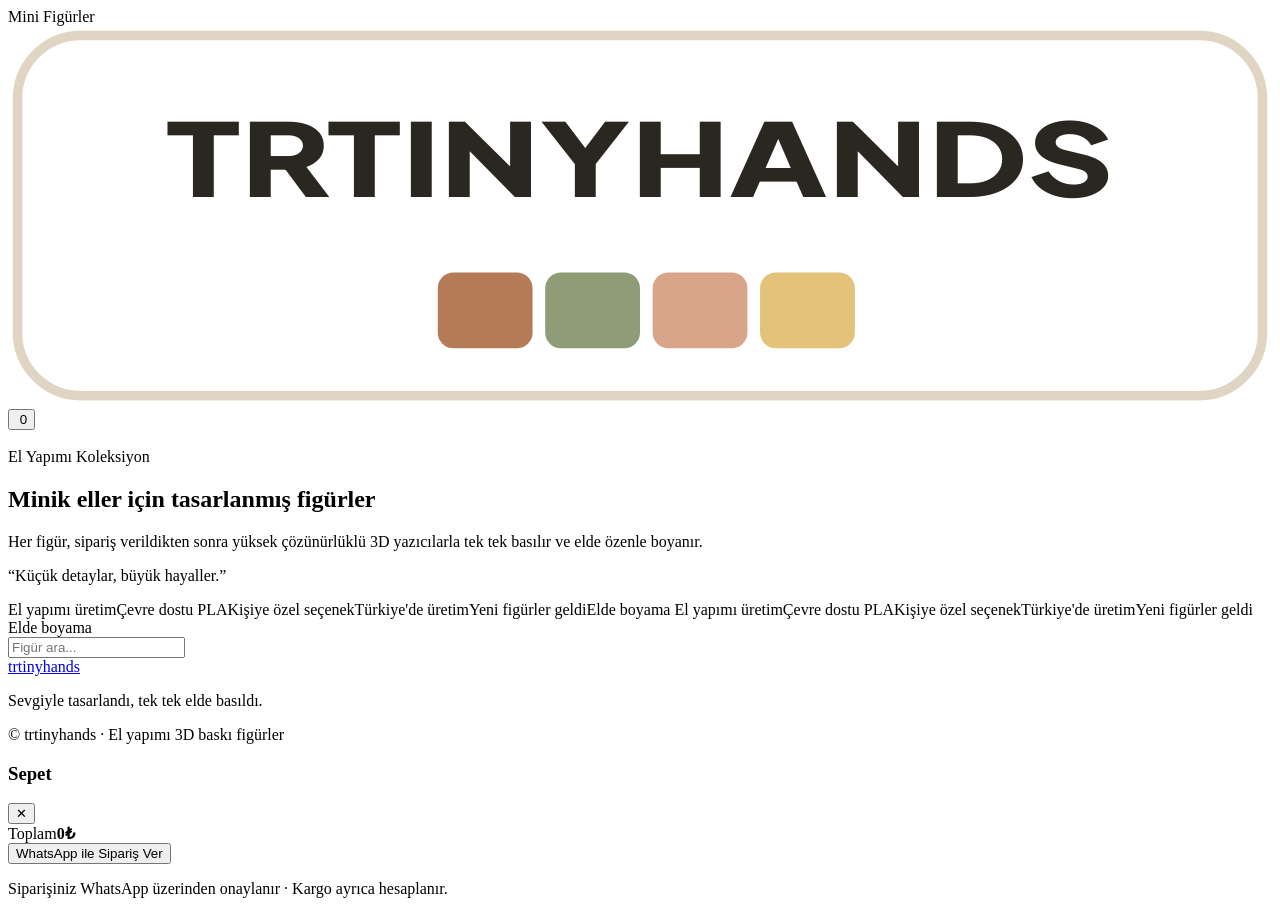
==== commit 505c3ff3: "Add files via upload" ====
--- a/index.html
+++ b/index.html
@@ -1,129 +1,118 @@
-<!doctype html>
-<html lang="tr">
-<head>
-  <meta charset="utf-8" />
-  <meta name="viewport" content="width=device-width, initial-scale=1" />
-  <meta name="theme-color" content="#282420" />
-  <title>trtinyhands · Gelişim Odaklı Oyuncaklar</title>
-  <meta name="description" content="trtinyhands — Gelişim Odaklı Oyuncaklar." />
-
-  <link rel="preconnect" href="https://fonts.googleapis.com" />
-  <link rel="preconnect" href="https://fonts.gstatic.com" crossorigin />
-  <link href="https://fonts.googleapis.com/css2?family=Fraunces:opsz,wght@9..144,400..700&family=Fredoka:wght@500;600&family=Plus+Jakarta+Sans:wght@300;400;500;600;700;800&family=Quicksand:wght@500;600;700&display=swap" rel="stylesheet" />
-  <link rel="stylesheet" href="assets/css/style.css?v=39" />
-  <link rel="icon" href="data:image/svg+xml,%3Csvg xmlns='http://www.w3.org/2000/svg' viewBox='0 0 100 100'%3E%3Crect x='6' y='6' width='88' height='88' rx='18' fill='%23fffdf8' stroke='%23e0d5c2' stroke-width='4'/%3E%3Crect x='24' y='24' width='24' height='24' rx='4' fill='%23b47b56'/%3E%3Crect x='52' y='24' width='24' height='24' rx='4' fill='%238e9c78'/%3E%3Crect x='24' y='52' width='24' height='24' rx='4' fill='%23d8a48a'/%3E%3Crect x='52' y='52' width='24' height='24' rx='4' fill='%23e3c27a'/%3E%3C/svg%3E" />
-</head>
-<body>
-  <!-- Header -->
-  <header class="header" id="header">
-    <div class="container header__inner">
-      <span class="header__left">Oyuncaklar</span>
-      <a href="index.html" class="brand" aria-label="trtinyhands ana sayfa">
-        <svg class="logo" viewBox="0 0 72 62" aria-hidden="true">
-          <!-- Marka tavşanı. Çizgiler tek renk değil: gövde yukarıdan aşağı
-               adaçayı → kil, filiz tereyağı → koyu altın geçer. Renkler
-               style.css'teki --sage / --accent / --butter ile aynı. -->
-          <defs>
-            <linearGradient id="logoBody" gradientUnits="userSpaceOnUse" x1="0" y1="0" x2="0" y2="62">
-              <stop offset="0" stop-color="#8e9c78"/>
-              <stop offset="0.45" stop-color="#a08763"/>
-              <stop offset="1" stop-color="#b47b56"/>
-            </linearGradient>
-            <linearGradient id="logoLeaf" gradientUnits="userSpaceOnUse" x1="0" y1="38" x2="0" y2="56">
-              <stop offset="0" stop-color="#e3c27a"/>
-              <stop offset="1" stop-color="#cfa63f"/>
-            </linearGradient>
-          </defs>
-          <path fill-rule="evenodd" fill="url(#logoBody)" d="M30.08 2.9C30.69 2.92 31.83 3.24 32.73 3.75C33.63 4.26 34.69 5.2 35.5 5.95C36.31 6.7 37.15 7.68 37.58 8.25C38.01 8.83 37.87 9.1 38.08 9.41C38.3 9.71 38.73 9.73 38.88 10.08C39.04 10.43 38.84 11.07 39 11.5C39.16 11.93 39.67 12.03 39.85 12.67C40.03 13.3 39.88 14.53 40.06 15.33C40.24 16.14 40.47 17.06 40.9 17.5C41.34 17.94 42.18 17.76 42.67 17.97C43.16 18.18 43.33 18.59 43.85 18.75C44.36 18.91 45.31 18.74 45.75 18.9C46.19 19.06 46.14 19.54 46.5 19.72C46.86 19.9 47.24 19.56 47.92 19.97C48.59 20.38 49.72 21.25 50.56 22.17C51.4 23.09 52.53 24.62 52.97 25.5C53.41 26.38 53.01 26.92 53.19 27.42C53.37 27.92 53.92 28.18 54.05 28.5C54.18 28.82 54.12 29.01 53.97 29.33C53.82 29.65 53.33 29.95 53.17 30.42C53.01 30.89 53.21 31.58 53 32.15C52.79 32.71 52.45 33.22 51.94 33.83C51.42 34.45 50.49 35.34 49.92 35.83C49.34 36.33 48.94 36.58 48.5 36.79C48.06 37.01 47.52 36.97 47.25 37.13C46.98 37.29 46.88 36.56 46.89 37.75C46.9 38.94 47.29 42.58 47.32 44.25C47.34 45.92 47.25 46.93 47.04 47.75C46.83 48.57 46.24 48.33 46.07 49.17C45.9 50 45.93 51.99 46.02 52.75C46.11 53.51 46.28 53.45 46.58 53.74C46.88 54.03 47.25 54 47.83 54.5C48.41 55 49.54 55.92 50.04 56.75C50.55 57.58 50.89 58.88 50.87 59.5C50.85 60.12 51.49 60.3 49.92 60.46C48.34 60.63 43.03 60.54 41.42 60.49C39.81 60.45 40.49 60.65 40.25 60.19C40.01 59.73 40.19 58.38 39.99 57.75C39.8 57.12 39.27 57.03 39.1 56.42C38.93 55.81 39.14 54.68 38.97 54.08C38.8 53.49 38.23 53.33 38.07 52.83C37.91 52.33 37.92 51.51 38.01 51.08C38.09 50.65 38.27 50.34 38.58 50.26C38.89 50.18 39.62 50.27 39.86 50.58C40.1 50.9 39.85 51.71 40.02 52.17C40.18 52.62 40.68 52.79 40.85 53.33C41.02 53.88 40.87 54.88 41.04 55.42C41.22 55.96 41.71 56.1 41.91 56.58C42.11 57.07 41.33 57.99 42.25 58.31C43.17 58.63 46.44 58.53 47.42 58.51C48.39 58.48 48 58.33 48.1 58.17C48.2 58 48.25 57.78 48.03 57.5C47.8 57.22 47.21 56.74 46.75 56.5C46.29 56.27 45.68 56.48 45.25 56.1C44.82 55.72 44.42 55.2 44.17 54.25C43.92 53.3 43.73 51.51 43.74 50.42C43.74 49.32 43.95 48.33 44.17 47.67C44.4 47 44.94 47.56 45.1 46.42C45.26 45.28 45.16 41.93 45.15 40.83C45.13 39.74 45.16 40.18 44.99 39.83C44.82 39.49 44.35 39.29 44.15 38.75C43.95 38.21 43.43 37.19 43.8 36.58C44.16 35.98 45.69 35.42 46.33 35.13C46.98 34.85 47.03 35.27 47.67 34.86C48.31 34.45 49.58 33.41 50.17 32.67C50.75 31.93 51.31 31.01 51.2 30.42C51.08 29.82 49.81 29.53 49.47 29.08C49.13 28.64 49.14 28.09 49.16 27.75C49.18 27.41 49.29 27.18 49.58 27.06C49.88 26.94 50.66 27.17 50.92 27.04C51.17 26.9 51.8 27.1 51.12 26.25C50.44 25.4 47.87 22.83 46.83 21.92C45.8 21.01 45.96 21.04 44.92 20.81C43.88 20.59 42.01 20.5 40.58 20.57C39.15 20.64 37.24 21.37 36.33 21.24C35.42 21.1 35.37 20.26 35.13 19.75C34.9 19.24 35.1 18.55 34.93 18.17C34.75 17.78 34.43 17.97 34.08 17.44C33.73 16.92 33.58 15.95 32.83 15.03C32.08 14.11 30.71 12.8 29.58 11.92C28.46 11.03 27.03 10.12 26.08 9.72C25.14 9.32 24.53 9.7 23.92 9.52C23.31 9.33 22.87 8.69 22.42 8.63C21.97 8.57 21.34 8.56 21.23 9.17C21.11 9.77 21.24 11.07 21.73 12.25C22.22 13.43 23.4 15.21 24.17 16.24C24.93 17.28 25.46 17.7 26.33 18.44C27.21 19.18 28.6 20.26 29.42 20.69C30.24 21.11 30.43 20.71 31.25 20.99C32.07 21.26 33.89 21.76 34.32 22.33C34.76 22.9 34.1 23.86 33.86 24.42C33.61 24.97 32.98 24.31 32.85 25.67C32.73 27.03 33.18 31.2 33.11 32.58C33.04 33.96 33.18 33.72 32.42 33.95C31.65 34.18 29.33 33.82 28.5 33.97C27.67 34.13 27.82 34.7 27.42 34.88C27.01 35.05 26.44 34.88 26.08 35.03C25.72 35.19 25.57 35.63 25.25 35.8C24.93 35.97 24.47 35.86 24.17 36.05C23.86 36.24 23.75 36.74 23.42 36.95C23.08 37.15 22.74 36.84 22.17 37.28C21.59 37.72 20.7 38.71 19.97 39.58C19.24 40.45 18.18 41.75 17.78 42.5C17.39 43.25 17.77 43.6 17.59 44.08C17.4 44.57 16.85 43.81 16.69 45.42C16.54 47.03 16.51 52.21 16.67 53.75C16.82 55.29 17.43 54.28 17.62 54.67C17.8 55.06 17.62 55.75 17.78 56.08C17.94 56.42 18.37 56.36 18.59 56.67C18.81 56.97 18.9 57.64 19.1 57.92C19.31 58.2 17.31 58.25 19.83 58.35C22.36 58.45 31.75 58.52 34.25 58.51C36.75 58.5 34.72 58.42 34.83 58.29C34.95 58.17 35.16 58.07 34.95 57.75C34.75 57.43 34.44 56.62 33.58 56.37C32.73 56.13 30.6 56.39 29.83 56.28C29.07 56.17 29.14 56 29 55.73C28.86 55.46 28.79 55.05 28.98 54.67C29.18 54.29 29.64 53.65 30.17 53.44C30.7 53.24 31.64 53.33 32.17 53.45C32.69 53.58 32.9 54.03 33.33 54.2C33.76 54.37 34.22 54.18 34.75 54.48C35.28 54.78 36.01 55.44 36.54 56C37.07 56.56 37.68 57.19 37.92 57.83C38.16 58.47 38.02 59.42 37.97 59.83C37.91 60.24 37.81 60.19 37.58 60.3C37.35 60.41 40.65 60.5 36.58 60.5C32.51 60.51 17.46 60.57 13.17 60.33C8.88 60.1 11.55 59.86 10.83 59.1C10.11 58.33 9.2 56.64 8.85 55.75C8.5 54.86 8.57 54.47 8.73 53.75C8.9 53.03 9.28 52.17 9.83 51.45C10.39 50.72 11.43 49.81 12.06 49.42C12.7 49.02 13.29 49.29 13.67 49.08C14.04 48.87 14.14 49.03 14.33 48.17C14.53 47.31 14.62 44.8 14.84 43.92C15.06 43.04 15.51 43.28 15.67 42.88C15.83 42.47 15.63 41.85 15.8 41.5C15.97 41.15 16.31 41.31 16.67 40.79C17.02 40.27 17.17 39.29 17.92 38.36C18.67 37.43 20.43 35.81 21.17 35.23C21.9 34.65 21.78 35.23 22.33 34.9C22.89 34.57 23.87 33.59 24.51 33.25C25.15 32.91 25.7 33.06 26.17 32.87C26.64 32.68 26.75 32.25 27.33 32.1C27.92 31.95 29.17 32.09 29.67 31.96C30.16 31.84 30.04 32.63 30.3 31.33C30.55 30.03 31.24 25.55 31.2 24.17C31.17 22.78 31.06 23.62 30.08 23.02C29.11 22.41 26.67 21.47 25.33 20.52C24 19.58 22.83 18.2 22.08 17.35C21.34 16.5 21.1 15.95 20.87 15.42C20.63 14.89 20.84 14.51 20.67 14.17C20.5 13.82 20 13.72 19.85 13.33C19.69 12.94 19.88 12.26 19.73 11.83C19.58 11.4 19.1 11.08 18.94 10.75C18.78 10.42 18.79 10.4 18.77 9.83C18.76 9.26 18.73 7.85 18.85 7.33C18.97 6.81 18.73 6.82 19.5 6.71C20.27 6.59 22.4 6.51 23.5 6.67C24.6 6.82 25.4 7.47 26.08 7.62C26.76 7.77 27.27 7.89 27.58 7.58C27.9 7.27 27.74 6.4 27.99 5.75C28.24 5.1 28.72 4.14 29.07 3.67C29.42 3.19 29.47 2.89 30.08 2.9Z M31.08 5.58C30.81 5.84 30.26 6.55 30.06 7.17C29.86 7.78 29.1 8.11 29.89 9.25C30.67 10.39 33.63 12.67 34.76 14C35.9 15.33 36.32 16.49 36.69 17.25C37.06 18.01 36.79 18.33 36.96 18.58C37.14 18.83 37.56 18.85 37.75 18.75C37.94 18.66 38.07 18.72 38.12 18C38.16 17.28 38.18 15.31 38.02 14.42C37.85 13.53 37.32 13.21 37.13 12.67C36.95 12.12 37.36 11.94 36.92 11.16C36.47 10.38 35.33 8.92 34.46 8C33.58 7.08 32.23 6.03 31.67 5.63C31.1 5.22 31.35 5.32 31.08 5.58Z M43.5 23.92C44.01 23.69 43.93 23.85 44.33 24.06C44.74 24.27 45.62 24.88 45.92 25.19C46.22 25.5 46.14 25.67 46.13 25.92C46.11 26.16 46.04 26.5 45.83 26.67C45.63 26.83 45.31 26.93 44.92 26.91C44.53 26.9 43.99 26.56 43.5 26.56C43.01 26.56 42.38 26.9 42 26.92C41.62 26.94 41.35 26.92 41.23 26.67C41.11 26.42 40.91 25.88 41.29 25.42C41.67 24.96 42.99 24.14 43.5 23.92Z M45.42 30.05C45.62 29.85 45.81 29.96 46.08 30.11C46.36 30.26 46.62 30.78 47.08 30.95C47.54 31.12 48.53 30.85 48.83 31.14C49.14 31.43 49.24 32.39 48.92 32.69C48.6 33 47.42 32.98 46.92 32.97C46.42 32.97 46.26 32.94 45.92 32.67C45.58 32.39 44.96 31.77 44.88 31.33C44.8 30.9 45.22 30.26 45.42 30.05Z M13.08 51.63C12.57 51.68 11.81 52.01 11.59 52.83C11.38 53.66 11.47 55.67 11.81 56.58C12.16 57.5 12.91 58.02 13.67 58.31C14.42 58.61 15.85 58.47 16.33 58.36C16.82 58.25 16.67 57.91 16.58 57.67C16.49 57.43 15.95 57.26 15.78 56.92C15.62 56.57 15.78 55.94 15.61 55.58C15.44 55.22 14.91 55.26 14.75 54.75C14.59 54.24 14.94 53.05 14.67 52.53C14.39 52.01 13.6 51.58 13.08 51.63Z"/>
-          <path fill-rule="evenodd" fill="url(#logoLeaf)" d="M24.08 40.16C24.61 40.1 25.42 40.08 26.17 40.28C26.92 40.48 27.68 40.68 28.58 41.34C29.49 42 30.93 43.79 31.58 44.26C32.24 44.73 32.21 44.32 32.5 44.16C32.79 44 32.86 43.59 33.33 43.29C33.81 42.99 34.62 42.51 35.33 42.37C36.04 42.22 36.99 42.18 37.58 42.41C38.17 42.64 38.66 43 38.87 43.75C39.08 44.5 39.09 46.06 38.85 46.92C38.61 47.78 38.21 48.23 37.42 48.92C36.64 49.61 35 50.61 34.17 51.05C33.33 51.5 32.84 51.25 32.43 51.58C32.03 51.91 32 52.77 31.75 53.03C31.5 53.29 31.28 53.38 30.92 53.16C30.56 52.94 30.18 52.07 29.58 51.72C28.99 51.37 28.26 51.65 27.33 51.06C26.4 50.47 24.73 49.03 24 48.19C23.27 47.35 23.15 46.89 22.92 46C22.7 45.11 22.63 43.72 22.65 42.83C22.66 41.94 22.78 41.11 23.02 40.67C23.26 40.22 23.56 40.23 24.08 40.16Z M24.58 42.16C24.26 42.24 24.19 42.4 24.2 42.67C24.21 42.93 24.55 43.18 24.66 43.75C24.77 44.32 24.47 45.24 24.88 46.08C25.28 46.93 26.5 48.3 27.08 48.82C27.67 49.33 28.12 49.22 28.38 49.17C28.63 49.11 28.82 48.9 28.59 48.5C28.36 48.1 27.32 47.26 26.99 46.75C26.66 46.24 26.55 45.72 26.62 45.42C26.69 45.11 26.95 44.78 27.42 44.93C27.88 45.07 29 46.11 29.42 46.29C29.83 46.47 29.82 46.18 29.89 46C29.96 45.82 30.12 45.68 29.83 45.23C29.55 44.78 28.78 43.82 28.17 43.31C27.56 42.81 26.76 42.38 26.17 42.19C25.57 42 24.91 42.08 24.58 42.16Z M35.58 44.3C35.01 44.51 33.9 45.26 33.37 46C32.83 46.74 32.52 48.21 32.38 48.75C32.23 49.29 32.17 49.21 32.5 49.26C32.83 49.3 33.79 49.26 34.33 49.03C34.88 48.79 35.38 48.26 35.78 47.83C36.19 47.4 36.58 46.95 36.75 46.44C36.92 45.93 36.99 45.11 36.79 44.75C36.6 44.39 36.15 44.1 35.58 44.3Z"/>
-        </svg>
-        <span class="brand__name"><span class="brand__tr">TR</span><span class="brand__tiny">TINY</span><span class="brand__hands">HANDS</span></span>
-      </a>
-      <div class="header__actions">
-        <button class="icon-btn" id="cartBtn" aria-label="Sepeti aç">
-          <img class="emo" src="https://cdn.jsdelivr.net/npm/openmoji@15.0.0/color/svg/1F6D2.svg" alt="">
-          <span class="cart-count" id="cartCount">0</span>
-        </button>
-      </div>
-    </div>
-      <div class="scroll-progress" id="scrollProgress" aria-hidden="true"></div>
-  </header>
-
-  <main class="shop">
-    <!-- Dalgalı tanıtım bandı -->
-    <section class="intro-band">
-      <div class="band-figures" aria-hidden="true">
-        <span class="bf bf--1"><img class="emo" src="https://cdn.jsdelivr.net/npm/openmoji@15.0.0/color/svg/1F995.svg" alt=""></span>
-        <span class="bf bf--2"><img class="emo" src="https://cdn.jsdelivr.net/npm/openmoji@15.0.0/color/svg/1F680.svg" alt=""></span>
-        <span class="bf bf--3"><img class="emo" src="https://cdn.jsdelivr.net/npm/openmoji@15.0.0/color/svg/2B50.svg" alt=""></span>
-        <span class="bf bf--4"><img class="emo" src="https://cdn.jsdelivr.net/npm/openmoji@15.0.0/color/svg/1F388.svg" alt=""></span>
-        <span class="bf bf--5"><img class="emo" src="https://cdn.jsdelivr.net/npm/openmoji@15.0.0/color/svg/1F9F8.svg" alt=""></span>
-        <span class="bf bf--6"><img class="emo" src="https://cdn.jsdelivr.net/npm/openmoji@15.0.0/color/svg/1FA81.svg" alt=""></span>
-        <span class="bf bf--7"><img class="emo" src="https://cdn.jsdelivr.net/npm/openmoji@15.0.0/color/svg/1F6F8.svg" alt=""></span>
-        <span class="bf bf--8"><img class="emo" src="https://cdn.jsdelivr.net/npm/openmoji@15.0.0/color/svg/2728.svg" alt=""></span>
-      </div>
-      <div class="container shop-intro">
-        <span class="eyebrow"></span>
-        <h1>Minik eller için tasarlanmış oyuncaklar</h1>
-        <p>Her çocuğun oyun oynarken öğrenme ve gelişme ihtiyacından ilham aldık. Çocuk gelişimini merkeze alan tasarımlarımız, minik ellerin güvenle oynaması için sağlığa zararsız materyallerle özenle hazırlandı.</p>
-        <p class="tagline">“Küçük ellerin, büyük keşifleri”</p>
-      </div>
-    </section>
-
-    <!-- Kayan temasal şerit -->
-    <div class="marquee" aria-hidden="true">
-      <div class="marquee__track">
-        <span><img class="emo" src="https://cdn.jsdelivr.net/npm/openmoji@15.0.0/color/svg/1F331.svg" alt="">Doğal Kaynaklı Güvenli Materyal</span><span><img class="emo" src="https://cdn.jsdelivr.net/npm/openmoji@15.0.0/color/svg/270F.svg" alt="">Gelişim Odaklı Psikolog Tasarımı</span><span><img class="emo" src="https://emojigraph.org/media/microsoft/delivery-truck_1f69a.png" alt="">1500 TL ve üzeri siparişlerde kargo BEDAVA</span>
-        <span><img class="emo" src="https://cdn.jsdelivr.net/npm/openmoji@15.0.0/color/svg/1F331.svg" alt="">Doğal Kaynaklı Güvenli Materyal</span><span><img class="emo" src="https://cdn.jsdelivr.net/npm/openmoji@15.0.0/color/svg/270F.svg" alt="">Gelişim Odaklı Psikolog Tasarımı</span><span><img class="emo" src="https://emojigraph.org/media/microsoft/delivery-truck_1f69a.png" alt="">1500 TL ve üzeri siparişlerde kargo BEDAVA</span>
-      </div>
-    </div>
-
-    <div class="container">
-      <!-- Toolbar -->
-      <div class="toolbar">
-        <div class="filters" id="filters" role="tablist" aria-label="Kategori filtreleri"></div>
-        <input type="search" id="search" class="search" placeholder="Figür ara..." aria-label="Ürün ara" />
-      </div>
-
-      <!-- Product grid -->
-      <div class="product-grid" id="productGrid"></div>
-      <p class="empty" id="emptyState" hidden>Aramanıza uygun ürün bulunamadı.</p>
-    </div>
-
-  </main>
-
-  <!-- Footer -->
-  <footer class="footer">
-    <div class="container footer__inner">
-      <a href="https://www.instagram.com/trtinyhands?stkn=eXRpd3liYTJ5bnNt"
-         class="footer__brand" target="_blank" rel="noopener">Instagram<span><img class="emo"
-         src="https://upload.wikimedia.org/wikipedia/commons/e/e7/Instagram_logo_2016.svg"
-         alt=""></span></a>
-      <p class="footer__tag">Oyunla büyüyen, güvenle gelişen hayaller.</p>
-      <p>© <span id="year"></span> trtinyhands · Gelişim Odaklı Oyuncaklar</p>
-    </div>
-  </footer>
-
-  <!-- Cart drawer -->
-  <div class="cart-overlay" id="cartOverlay"></div>
-  <aside class="cart" id="cart" aria-label="Sepet" aria-hidden="true">
-    <div class="cart__head">
-      <h3>Sepet</h3>
-      <button class="icon-btn" id="cartClose" aria-label="Sepeti kapat">✕</button>
-    </div>
-    <div class="cart__items" id="cartItems"></div>
-    <div class="cart__foot">
-      <div class="cart__total"><span>Toplam</span><strong id="cartTotal">0₺</strong></div>
-      <button class="btn btn--primary btn--full" id="checkoutBtn">WhatsApp ile Sipariş Ver</button>
-      <p class="cart__note">Siparişiniz WhatsApp üzerinden onaylanır · Kargo ayrıca hesaplanır.</p>
-    </div>
-  </aside>
-
-  <!-- Toast -->
-  <div class="toast" id="toast" role="status" aria-live="polite"></div>
-
-  <script src="assets/js/products.js?v=31"></script>
-  <script src="assets/js/store.js?v=31"></script>
-  <script src="assets/js/main.js?v=31"></script>
-</body>
-</html>
+<!doctype html>
+<html lang="tr">
+<head>
+  <meta charset="utf-8" />
+  <meta name="viewport" content="width=device-width, initial-scale=1" />
+  <meta name="theme-color" content="#282420" />
+  <title>trtinyhands · El Yapımı 3D Baskı Mini Figürler</title>
+  <meta name="description" content="trtinyhands — özenle tasarlanmış, dayanıklı 3D baskı mini figürler ve oyuncaklar." />
+
+  <link rel="preconnect" href="https://fonts.googleapis.com" />
+  <link rel="preconnect" href="https://fonts.gstatic.com" crossorigin />
+  <link href="https://fonts.googleapis.com/css2?family=Fraunces:opsz,wght@9..144,400..700&family=Plus+Jakarta+Sans:wght@300;400;500;600;700;800&display=swap" rel="stylesheet" />
+  <link rel="stylesheet" href="assets/css/style.css?v=13" />
+  <link rel="icon" href="data:image/svg+xml,%3Csvg xmlns='http://www.w3.org/2000/svg' viewBox='0 0 100 100'%3E%3Crect x='6' y='6' width='88' height='88' rx='18' fill='%23fffdf8' stroke='%23e0d5c2' stroke-width='4'/%3E%3Crect x='24' y='24' width='24' height='24' rx='4' fill='%23b47b56'/%3E%3Crect x='52' y='24' width='24' height='24' rx='4' fill='%238e9c78'/%3E%3Crect x='24' y='52' width='24' height='24' rx='4' fill='%23d8a48a'/%3E%3Crect x='52' y='52' width='24' height='24' rx='4' fill='%23e3c27a'/%3E%3C/svg%3E" />
+</head>
+<body>
+  <!-- Header -->
+  <header class="header" id="header">
+    <div class="container header__inner">
+      <span class="header__left">Mini Figürler</span>
+      <a href="index.html" class="brand" aria-label="trtinyhands ana sayfa">
+        <svg class="logo" viewBox="0 0 200 60" aria-hidden="true">
+          <rect x="1.5" y="1.5" width="197" height="57" rx="10" fill="none" stroke="#e0d5c2" stroke-width="1.5"/>
+          <text x="100" y="27" text-anchor="middle" textLength="150" lengthAdjust="spacingAndGlyphs"
+                font-family="'Plus Jakarta Sans', sans-serif" font-size="16" font-weight="800" fill="#2a2620">TRTINYHANDS</text>
+          <g>
+            <rect x="68"  y="39" width="15" height="12" rx="2.5" fill="#b47b56"/>
+            <rect x="85"  y="39" width="15" height="12" rx="2.5" fill="#8e9c78"/>
+            <rect x="102" y="39" width="15" height="12" rx="2.5" fill="#d8a48a"/>
+            <rect x="119" y="39" width="15" height="12" rx="2.5" fill="#e3c27a"/>
+          </g>
+        </svg>
+      </a>
+      <div class="header__actions">
+        <button class="icon-btn" id="cartBtn" aria-label="Sepeti aç">
+          <img class="emo" src="https://cdn.jsdelivr.net/npm/openmoji@15.0.0/color/svg/1F6D2.svg" alt="">
+          <span class="cart-count" id="cartCount">0</span>
+        </button>
+      </div>
+    </div>
+      <div class="scroll-progress" id="scrollProgress" aria-hidden="true"></div>
+  </header>
+
+  <main class="shop">
+    <!-- Dalgalı tanıtım bandı -->
+    <section class="intro-band">
+      <div class="band-figures" aria-hidden="true">
+        <span class="bf bf--1"><img class="emo" src="https://cdn.jsdelivr.net/npm/openmoji@15.0.0/color/svg/1F995.svg" alt=""></span>
+        <span class="bf bf--2"><img class="emo" src="https://cdn.jsdelivr.net/npm/openmoji@15.0.0/color/svg/1F680.svg" alt=""></span>
+        <span class="bf bf--3"><img class="emo" src="https://cdn.jsdelivr.net/npm/openmoji@15.0.0/color/svg/2B50.svg" alt=""></span>
+        <span class="bf bf--4"><img class="emo" src="https://cdn.jsdelivr.net/npm/openmoji@15.0.0/color/svg/1F388.svg" alt=""></span>
+        <span class="bf bf--5"><img class="emo" src="https://cdn.jsdelivr.net/npm/openmoji@15.0.0/color/svg/1F9F8.svg" alt=""></span>
+        <span class="bf bf--6"><img class="emo" src="https://cdn.jsdelivr.net/npm/openmoji@15.0.0/color/svg/1FA81.svg" alt=""></span>
+        <span class="bf bf--7"><img class="emo" src="https://cdn.jsdelivr.net/npm/openmoji@15.0.0/color/svg/1F6F8.svg" alt=""></span>
+        <span class="bf bf--8"><img class="emo" src="https://cdn.jsdelivr.net/npm/openmoji@15.0.0/color/svg/2728.svg" alt=""></span>
+      </div>
+      <div class="container shop-intro">
+        <span class="eyebrow">El Yapımı Koleksiyon</span>
+        <h1>Minik eller için tasarlanmış figürler</h1>
+        <p>Her figür, sipariş verildikten sonra yüksek çözünürlüklü 3D yazıcılarla tek tek basılır ve elde özenle boyanır.</p>
+        <p class="tagline">“Küçük detaylar, büyük hayaller.”</p>
+      </div>
+    </section>
+
+    <!-- Kayan temasal şerit -->
+    <div class="marquee" aria-hidden="true">
+      <div class="marquee__track">
+        <span><img class="emo" src="https://cdn.jsdelivr.net/npm/openmoji@15.0.0/color/svg/1F91A.svg" alt="">El yapımı üretim</span><span><img class="emo" src="https://cdn.jsdelivr.net/npm/openmoji@15.0.0/color/svg/1F331.svg" alt="">Çevre dostu PLA</span><span><img class="emo" src="https://cdn.jsdelivr.net/npm/openmoji@15.0.0/color/svg/270F.svg" alt="">Kişiye özel seçenek</span><span><img class="emo" src="https://cdn.jsdelivr.net/npm/openmoji@15.0.0/color/svg/1F1F9-1F1F7.svg" alt="">Türkiye'de üretim</span><span><img class="emo" src="https://cdn.jsdelivr.net/npm/openmoji@15.0.0/color/svg/2728.svg" alt="">Yeni figürler geldi</span><span><img class="emo" src="https://cdn.jsdelivr.net/npm/openmoji@15.0.0/color/svg/1F3A8.svg" alt="">Elde boyama</span>
+        <span><img class="emo" src="https://cdn.jsdelivr.net/npm/openmoji@15.0.0/color/svg/1F91A.svg" alt="">El yapımı üretim</span><span><img class="emo" src="https://cdn.jsdelivr.net/npm/openmoji@15.0.0/color/svg/1F331.svg" alt="">Çevre dostu PLA</span><span><img class="emo" src="https://cdn.jsdelivr.net/npm/openmoji@15.0.0/color/svg/270F.svg" alt="">Kişiye özel seçenek</span><span><img class="emo" src="https://cdn.jsdelivr.net/npm/openmoji@15.0.0/color/svg/1F1F9-1F1F7.svg" alt="">Türkiye'de üretim</span><span><img class="emo" src="https://cdn.jsdelivr.net/npm/openmoji@15.0.0/color/svg/2728.svg" alt="">Yeni figürler geldi</span><span><img class="emo" src="https://cdn.jsdelivr.net/npm/openmoji@15.0.0/color/svg/1F3A8.svg" alt="">Elde boyama</span>
+      </div>
+    </div>
+
+    <div class="container">
+      <!-- Toolbar -->
+      <div class="toolbar">
+        <div class="filters" id="filters" role="tablist" aria-label="Kategori filtreleri"></div>
+        <input type="search" id="search" class="search" placeholder="Figür ara..." aria-label="Ürün ara" />
+      </div>
+
+      <!-- Product grid -->
+      <div class="product-grid" id="productGrid"></div>
+      <p class="empty" id="emptyState" hidden>Aramanıza uygun ürün bulunamadı.</p>
+    </div>
+
+  </main>
+
+  <!-- Footer -->
+  <footer class="footer">
+    <div class="container footer__inner">
+      <a href="index.html" class="footer__brand">tr<span>tinyhands</span></a>
+      <p class="footer__tag">Sevgiyle tasarlandı, tek tek elde basıldı.</p>
+      <p>© <span id="year"></span> trtinyhands · El yapımı 3D baskı figürler</p>
+    </div>
+  </footer>
+
+  <!-- Cart drawer -->
+  <div class="cart-overlay" id="cartOverlay"></div>
+  <aside class="cart" id="cart" aria-label="Sepet" aria-hidden="true">
+    <div class="cart__head">
+      <h3>Sepet</h3>
+      <button class="icon-btn" id="cartClose" aria-label="Sepeti kapat">✕</button>
+    </div>
+    <div class="cart__items" id="cartItems"></div>
+    <div class="cart__foot">
+      <div class="cart__total"><span>Toplam</span><strong id="cartTotal">0₺</strong></div>
+      <button class="btn btn--primary btn--full" id="checkoutBtn">WhatsApp ile Sipariş Ver</button>
+      <p class="cart__note">Siparişiniz WhatsApp üzerinden onaylanır · Kargo ayrıca hesaplanır.</p>
+    </div>
+  </aside>
+
+  <!-- Toast -->
+  <div class="toast" id="toast" role="status" aria-live="polite"></div>
+
+  <script src="assets/js/products.js?v=13"></script>
+  <script src="assets/js/store.js?v=13"></script>
+  <script src="assets/js/main.js?v=13"></script>
+</body>
+</html>
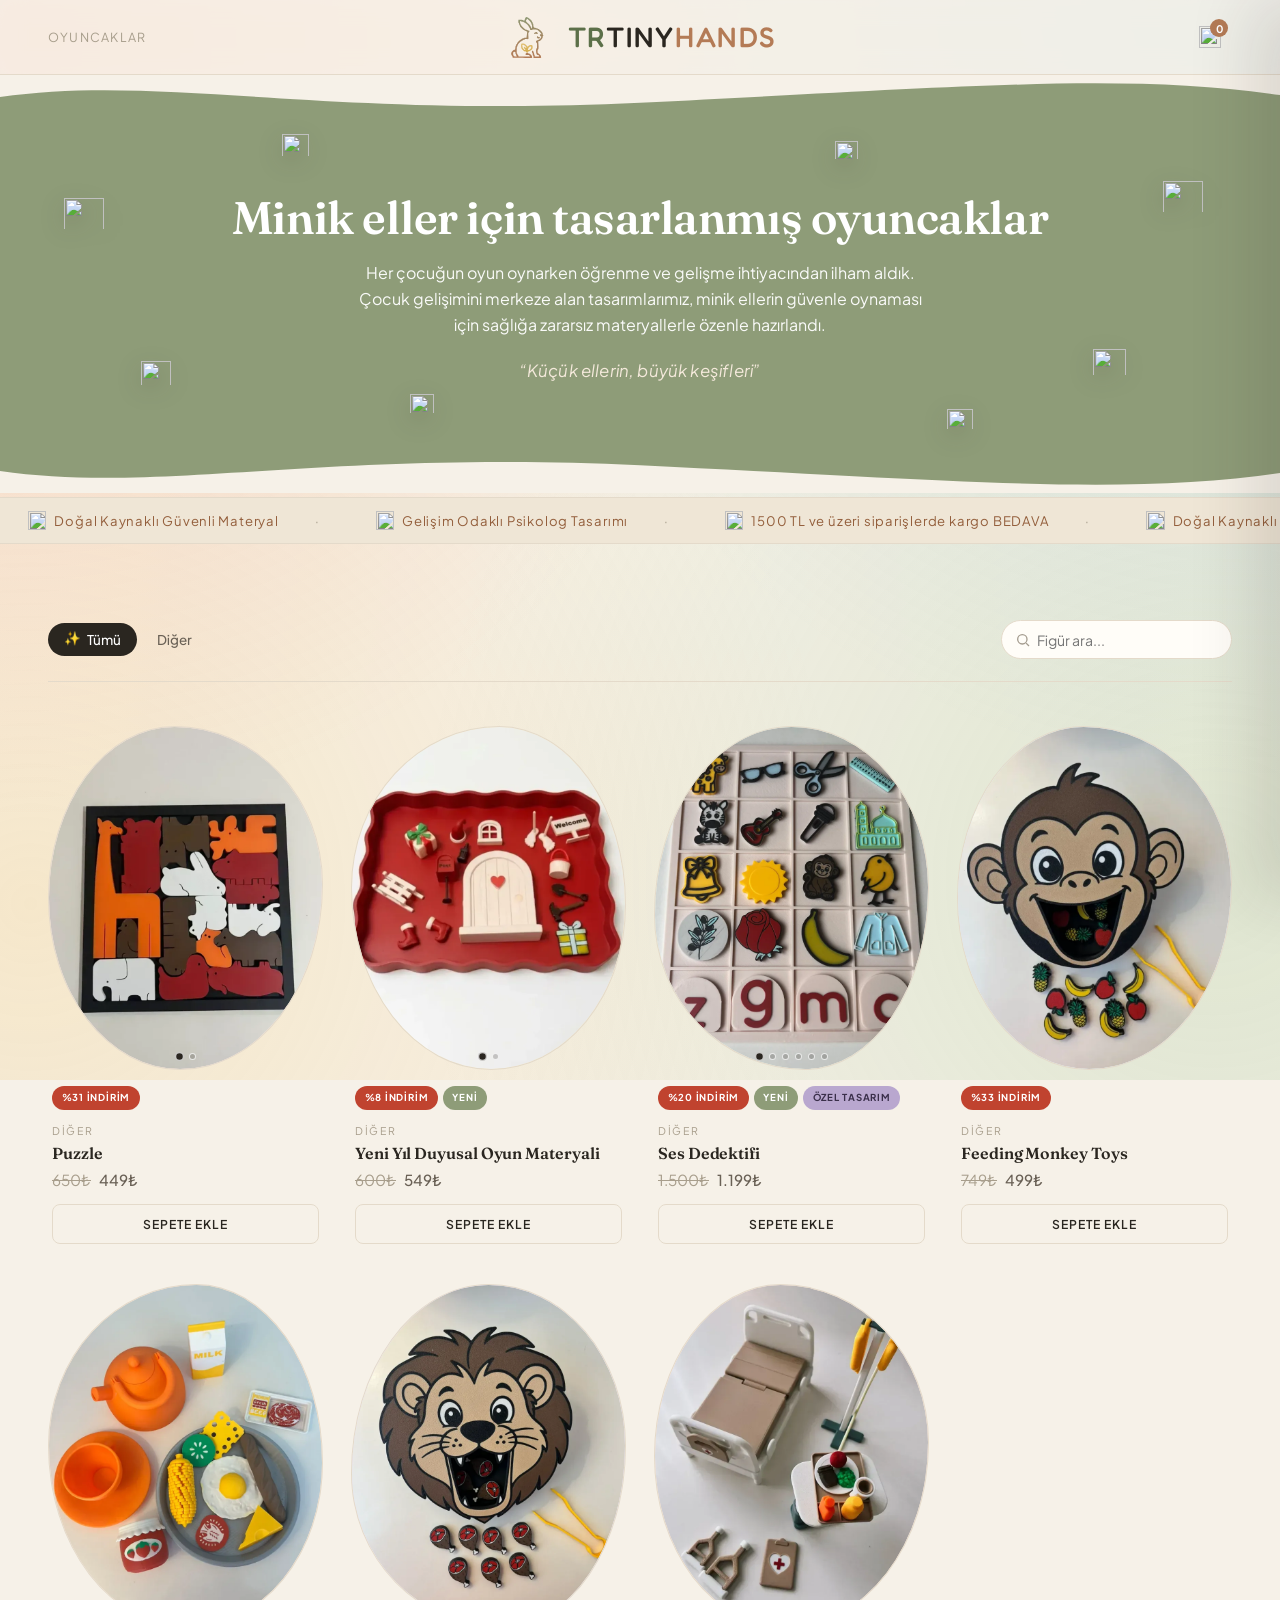
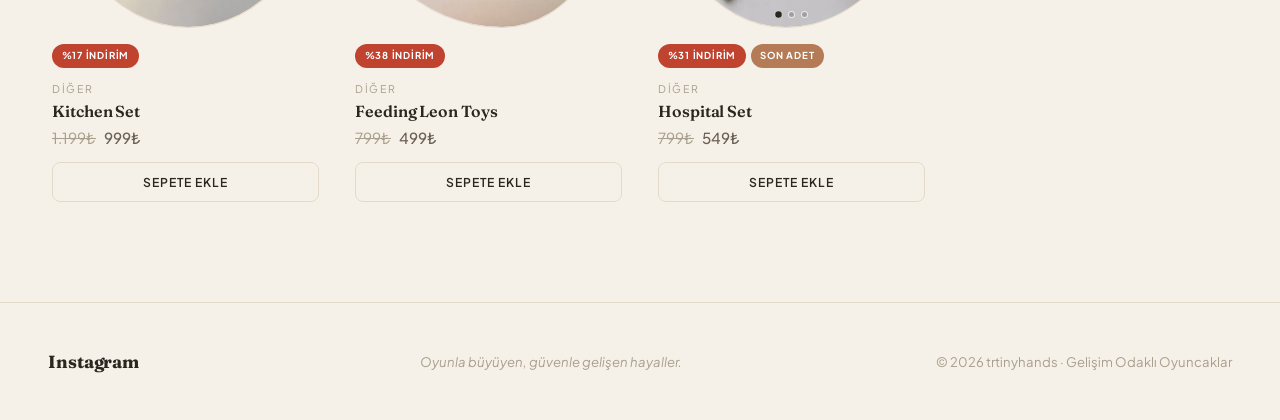
==== commit e159e6df: "Add files via upload" ====
--- a/index.html
+++ b/index.html
@@ -1,118 +1,129 @@
-<!doctype html>
-<html lang="tr">
-<head>
-  <meta charset="utf-8" />
-  <meta name="viewport" content="width=device-width, initial-scale=1" />
-  <meta name="theme-color" content="#282420" />
-  <title>trtinyhands · El Yapımı 3D Baskı Mini Figürler</title>
-  <meta name="description" content="trtinyhands — özenle tasarlanmış, dayanıklı 3D baskı mini figürler ve oyuncaklar." />
-
-  <link rel="preconnect" href="https://fonts.googleapis.com" />
-  <link rel="preconnect" href="https://fonts.gstatic.com" crossorigin />
-  <link href="https://fonts.googleapis.com/css2?family=Fraunces:opsz,wght@9..144,400..700&family=Plus+Jakarta+Sans:wght@300;400;500;600;700;800&display=swap" rel="stylesheet" />
-  <link rel="stylesheet" href="assets/css/style.css?v=13" />
-  <link rel="icon" href="data:image/svg+xml,%3Csvg xmlns='http://www.w3.org/2000/svg' viewBox='0 0 100 100'%3E%3Crect x='6' y='6' width='88' height='88' rx='18' fill='%23fffdf8' stroke='%23e0d5c2' stroke-width='4'/%3E%3Crect x='24' y='24' width='24' height='24' rx='4' fill='%23b47b56'/%3E%3Crect x='52' y='24' width='24' height='24' rx='4' fill='%238e9c78'/%3E%3Crect x='24' y='52' width='24' height='24' rx='4' fill='%23d8a48a'/%3E%3Crect x='52' y='52' width='24' height='24' rx='4' fill='%23e3c27a'/%3E%3C/svg%3E" />
-</head>
-<body>
-  <!-- Header -->
-  <header class="header" id="header">
-    <div class="container header__inner">
-      <span class="header__left">Mini Figürler</span>
-      <a href="index.html" class="brand" aria-label="trtinyhands ana sayfa">
-        <svg class="logo" viewBox="0 0 200 60" aria-hidden="true">
-          <rect x="1.5" y="1.5" width="197" height="57" rx="10" fill="none" stroke="#e0d5c2" stroke-width="1.5"/>
-          <text x="100" y="27" text-anchor="middle" textLength="150" lengthAdjust="spacingAndGlyphs"
-                font-family="'Plus Jakarta Sans', sans-serif" font-size="16" font-weight="800" fill="#2a2620">TRTINYHANDS</text>
-          <g>
-            <rect x="68"  y="39" width="15" height="12" rx="2.5" fill="#b47b56"/>
-            <rect x="85"  y="39" width="15" height="12" rx="2.5" fill="#8e9c78"/>
-            <rect x="102" y="39" width="15" height="12" rx="2.5" fill="#d8a48a"/>
-            <rect x="119" y="39" width="15" height="12" rx="2.5" fill="#e3c27a"/>
-          </g>
-        </svg>
-      </a>
-      <div class="header__actions">
-        <button class="icon-btn" id="cartBtn" aria-label="Sepeti aç">
-          <img class="emo" src="https://cdn.jsdelivr.net/npm/openmoji@15.0.0/color/svg/1F6D2.svg" alt="">
-          <span class="cart-count" id="cartCount">0</span>
-        </button>
-      </div>
-    </div>
-      <div class="scroll-progress" id="scrollProgress" aria-hidden="true"></div>
-  </header>
-
-  <main class="shop">
-    <!-- Dalgalı tanıtım bandı -->
-    <section class="intro-band">
-      <div class="band-figures" aria-hidden="true">
-        <span class="bf bf--1"><img class="emo" src="https://cdn.jsdelivr.net/npm/openmoji@15.0.0/color/svg/1F995.svg" alt=""></span>
-        <span class="bf bf--2"><img class="emo" src="https://cdn.jsdelivr.net/npm/openmoji@15.0.0/color/svg/1F680.svg" alt=""></span>
-        <span class="bf bf--3"><img class="emo" src="https://cdn.jsdelivr.net/npm/openmoji@15.0.0/color/svg/2B50.svg" alt=""></span>
-        <span class="bf bf--4"><img class="emo" src="https://cdn.jsdelivr.net/npm/openmoji@15.0.0/color/svg/1F388.svg" alt=""></span>
-        <span class="bf bf--5"><img class="emo" src="https://cdn.jsdelivr.net/npm/openmoji@15.0.0/color/svg/1F9F8.svg" alt=""></span>
-        <span class="bf bf--6"><img class="emo" src="https://cdn.jsdelivr.net/npm/openmoji@15.0.0/color/svg/1FA81.svg" alt=""></span>
-        <span class="bf bf--7"><img class="emo" src="https://cdn.jsdelivr.net/npm/openmoji@15.0.0/color/svg/1F6F8.svg" alt=""></span>
-        <span class="bf bf--8"><img class="emo" src="https://cdn.jsdelivr.net/npm/openmoji@15.0.0/color/svg/2728.svg" alt=""></span>
-      </div>
-      <div class="container shop-intro">
-        <span class="eyebrow">El Yapımı Koleksiyon</span>
-        <h1>Minik eller için tasarlanmış figürler</h1>
-        <p>Her figür, sipariş verildikten sonra yüksek çözünürlüklü 3D yazıcılarla tek tek basılır ve elde özenle boyanır.</p>
-        <p class="tagline">“Küçük detaylar, büyük hayaller.”</p>
-      </div>
-    </section>
-
-    <!-- Kayan temasal şerit -->
-    <div class="marquee" aria-hidden="true">
-      <div class="marquee__track">
-        <span><img class="emo" src="https://cdn.jsdelivr.net/npm/openmoji@15.0.0/color/svg/1F91A.svg" alt="">El yapımı üretim</span><span><img class="emo" src="https://cdn.jsdelivr.net/npm/openmoji@15.0.0/color/svg/1F331.svg" alt="">Çevre dostu PLA</span><span><img class="emo" src="https://cdn.jsdelivr.net/npm/openmoji@15.0.0/color/svg/270F.svg" alt="">Kişiye özel seçenek</span><span><img class="emo" src="https://cdn.jsdelivr.net/npm/openmoji@15.0.0/color/svg/1F1F9-1F1F7.svg" alt="">Türkiye'de üretim</span><span><img class="emo" src="https://cdn.jsdelivr.net/npm/openmoji@15.0.0/color/svg/2728.svg" alt="">Yeni figürler geldi</span><span><img class="emo" src="https://cdn.jsdelivr.net/npm/openmoji@15.0.0/color/svg/1F3A8.svg" alt="">Elde boyama</span>
-        <span><img class="emo" src="https://cdn.jsdelivr.net/npm/openmoji@15.0.0/color/svg/1F91A.svg" alt="">El yapımı üretim</span><span><img class="emo" src="https://cdn.jsdelivr.net/npm/openmoji@15.0.0/color/svg/1F331.svg" alt="">Çevre dostu PLA</span><span><img class="emo" src="https://cdn.jsdelivr.net/npm/openmoji@15.0.0/color/svg/270F.svg" alt="">Kişiye özel seçenek</span><span><img class="emo" src="https://cdn.jsdelivr.net/npm/openmoji@15.0.0/color/svg/1F1F9-1F1F7.svg" alt="">Türkiye'de üretim</span><span><img class="emo" src="https://cdn.jsdelivr.net/npm/openmoji@15.0.0/color/svg/2728.svg" alt="">Yeni figürler geldi</span><span><img class="emo" src="https://cdn.jsdelivr.net/npm/openmoji@15.0.0/color/svg/1F3A8.svg" alt="">Elde boyama</span>
-      </div>
-    </div>
-
-    <div class="container">
-      <!-- Toolbar -->
-      <div class="toolbar">
-        <div class="filters" id="filters" role="tablist" aria-label="Kategori filtreleri"></div>
-        <input type="search" id="search" class="search" placeholder="Figür ara..." aria-label="Ürün ara" />
-      </div>
-
-      <!-- Product grid -->
-      <div class="product-grid" id="productGrid"></div>
-      <p class="empty" id="emptyState" hidden>Aramanıza uygun ürün bulunamadı.</p>
-    </div>
-
-  </main>
-
-  <!-- Footer -->
-  <footer class="footer">
-    <div class="container footer__inner">
-      <a href="index.html" class="footer__brand">tr<span>tinyhands</span></a>
-      <p class="footer__tag">Sevgiyle tasarlandı, tek tek elde basıldı.</p>
-      <p>© <span id="year"></span> trtinyhands · El yapımı 3D baskı figürler</p>
-    </div>
-  </footer>
-
-  <!-- Cart drawer -->
-  <div class="cart-overlay" id="cartOverlay"></div>
-  <aside class="cart" id="cart" aria-label="Sepet" aria-hidden="true">
-    <div class="cart__head">
-      <h3>Sepet</h3>
-      <button class="icon-btn" id="cartClose" aria-label="Sepeti kapat">✕</button>
-    </div>
-    <div class="cart__items" id="cartItems"></div>
-    <div class="cart__foot">
-      <div class="cart__total"><span>Toplam</span><strong id="cartTotal">0₺</strong></div>
-      <button class="btn btn--primary btn--full" id="checkoutBtn">WhatsApp ile Sipariş Ver</button>
-      <p class="cart__note">Siparişiniz WhatsApp üzerinden onaylanır · Kargo ayrıca hesaplanır.</p>
-    </div>
-  </aside>
-
-  <!-- Toast -->
-  <div class="toast" id="toast" role="status" aria-live="polite"></div>
-
-  <script src="assets/js/products.js?v=13"></script>
-  <script src="assets/js/store.js?v=13"></script>
-  <script src="assets/js/main.js?v=13"></script>
-</body>
-</html>
+<!doctype html>
+<html lang="tr">
+<head>
+  <meta charset="utf-8" />
+  <meta name="viewport" content="width=device-width, initial-scale=1" />
+  <meta name="theme-color" content="#282420" />
+  <title>trtinyhands · Gelişim Odaklı Oyuncaklar</title>
+  <meta name="description" content="trtinyhands — Gelişim Odaklı Oyuncaklar." />
+
+  <link rel="preconnect" href="https://fonts.googleapis.com" />
+  <link rel="preconnect" href="https://fonts.gstatic.com" crossorigin />
+  <link href="https://fonts.googleapis.com/css2?family=Fraunces:opsz,wght@9..144,400..700&family=Fredoka:wght@500;600&family=Plus+Jakarta+Sans:wght@300;400;500;600;700;800&family=Quicksand:wght@500;600;700&display=swap" rel="stylesheet" />
+  <link rel="stylesheet" href="assets/css/style.css?v=39" />
+  <link rel="icon" href="data:image/svg+xml,%3Csvg xmlns='http://www.w3.org/2000/svg' viewBox='0 0 100 100'%3E%3Crect x='6' y='6' width='88' height='88' rx='18' fill='%23fffdf8' stroke='%23e0d5c2' stroke-width='4'/%3E%3Crect x='24' y='24' width='24' height='24' rx='4' fill='%23b47b56'/%3E%3Crect x='52' y='24' width='24' height='24' rx='4' fill='%238e9c78'/%3E%3Crect x='24' y='52' width='24' height='24' rx='4' fill='%23d8a48a'/%3E%3Crect x='52' y='52' width='24' height='24' rx='4' fill='%23e3c27a'/%3E%3C/svg%3E" />
+</head>
+<body>
+  <!-- Header -->
+  <header class="header" id="header">
+    <div class="container header__inner">
+      <span class="header__left">Oyuncaklar</span>
+      <a href="index.html" class="brand" aria-label="trtinyhands ana sayfa">
+        <svg class="logo" viewBox="0 0 72 62" aria-hidden="true">
+          <!-- Marka tavşanı. Çizgiler tek renk değil: gövde yukarıdan aşağı
+               adaçayı → kil, filiz tereyağı → koyu altın geçer. Renkler
+               style.css'teki --sage / --accent / --butter ile aynı. -->
+          <defs>
+            <linearGradient id="logoBody" gradientUnits="userSpaceOnUse" x1="0" y1="0" x2="0" y2="62">
+              <stop offset="0" stop-color="#8e9c78"/>
+              <stop offset="0.45" stop-color="#a08763"/>
+              <stop offset="1" stop-color="#b47b56"/>
+            </linearGradient>
+            <linearGradient id="logoLeaf" gradientUnits="userSpaceOnUse" x1="0" y1="38" x2="0" y2="56">
+              <stop offset="0" stop-color="#e3c27a"/>
+              <stop offset="1" stop-color="#cfa63f"/>
+            </linearGradient>
+          </defs>
+          <path fill-rule="evenodd" fill="url(#logoBody)" d="M30.08 2.9C30.69 2.92 31.83 3.24 32.73 3.75C33.63 4.26 34.69 5.2 35.5 5.95C36.31 6.7 37.15 7.68 37.58 8.25C38.01 8.83 37.87 9.1 38.08 9.41C38.3 9.71 38.73 9.73 38.88 10.08C39.04 10.43 38.84 11.07 39 11.5C39.16 11.93 39.67 12.03 39.85 12.67C40.03 13.3 39.88 14.53 40.06 15.33C40.24 16.14 40.47 17.06 40.9 17.5C41.34 17.94 42.18 17.76 42.67 17.97C43.16 18.18 43.33 18.59 43.85 18.75C44.36 18.91 45.31 18.74 45.75 18.9C46.19 19.06 46.14 19.54 46.5 19.72C46.86 19.9 47.24 19.56 47.92 19.97C48.59 20.38 49.72 21.25 50.56 22.17C51.4 23.09 52.53 24.62 52.97 25.5C53.41 26.38 53.01 26.92 53.19 27.42C53.37 27.92 53.92 28.18 54.05 28.5C54.18 28.82 54.12 29.01 53.97 29.33C53.82 29.65 53.33 29.95 53.17 30.42C53.01 30.89 53.21 31.58 53 32.15C52.79 32.71 52.45 33.22 51.94 33.83C51.42 34.45 50.49 35.34 49.92 35.83C49.34 36.33 48.94 36.58 48.5 36.79C48.06 37.01 47.52 36.97 47.25 37.13C46.98 37.29 46.88 36.56 46.89 37.75C46.9 38.94 47.29 42.58 47.32 44.25C47.34 45.92 47.25 46.93 47.04 47.75C46.83 48.57 46.24 48.33 46.07 49.17C45.9 50 45.93 51.99 46.02 52.75C46.11 53.51 46.28 53.45 46.58 53.74C46.88 54.03 47.25 54 47.83 54.5C48.41 55 49.54 55.92 50.04 56.75C50.55 57.58 50.89 58.88 50.87 59.5C50.85 60.12 51.49 60.3 49.92 60.46C48.34 60.63 43.03 60.54 41.42 60.49C39.81 60.45 40.49 60.65 40.25 60.19C40.01 59.73 40.19 58.38 39.99 57.75C39.8 57.12 39.27 57.03 39.1 56.42C38.93 55.81 39.14 54.68 38.97 54.08C38.8 53.49 38.23 53.33 38.07 52.83C37.91 52.33 37.92 51.51 38.01 51.08C38.09 50.65 38.27 50.34 38.58 50.26C38.89 50.18 39.62 50.27 39.86 50.58C40.1 50.9 39.85 51.71 40.02 52.17C40.18 52.62 40.68 52.79 40.85 53.33C41.02 53.88 40.87 54.88 41.04 55.42C41.22 55.96 41.71 56.1 41.91 56.58C42.11 57.07 41.33 57.99 42.25 58.31C43.17 58.63 46.44 58.53 47.42 58.51C48.39 58.48 48 58.33 48.1 58.17C48.2 58 48.25 57.78 48.03 57.5C47.8 57.22 47.21 56.74 46.75 56.5C46.29 56.27 45.68 56.48 45.25 56.1C44.82 55.72 44.42 55.2 44.17 54.25C43.92 53.3 43.73 51.51 43.74 50.42C43.74 49.32 43.95 48.33 44.17 47.67C44.4 47 44.94 47.56 45.1 46.42C45.26 45.28 45.16 41.93 45.15 40.83C45.13 39.74 45.16 40.18 44.99 39.83C44.82 39.49 44.35 39.29 44.15 38.75C43.95 38.21 43.43 37.19 43.8 36.58C44.16 35.98 45.69 35.42 46.33 35.13C46.98 34.85 47.03 35.27 47.67 34.86C48.31 34.45 49.58 33.41 50.17 32.67C50.75 31.93 51.31 31.01 51.2 30.42C51.08 29.82 49.81 29.53 49.47 29.08C49.13 28.64 49.14 28.09 49.16 27.75C49.18 27.41 49.29 27.18 49.58 27.06C49.88 26.94 50.66 27.17 50.92 27.04C51.17 26.9 51.8 27.1 51.12 26.25C50.44 25.4 47.87 22.83 46.83 21.92C45.8 21.01 45.96 21.04 44.92 20.81C43.88 20.59 42.01 20.5 40.58 20.57C39.15 20.64 37.24 21.37 36.33 21.24C35.42 21.1 35.37 20.26 35.13 19.75C34.9 19.24 35.1 18.55 34.93 18.17C34.75 17.78 34.43 17.97 34.08 17.44C33.73 16.92 33.58 15.95 32.83 15.03C32.08 14.11 30.71 12.8 29.58 11.92C28.46 11.03 27.03 10.12 26.08 9.72C25.14 9.32 24.53 9.7 23.92 9.52C23.31 9.33 22.87 8.69 22.42 8.63C21.97 8.57 21.34 8.56 21.23 9.17C21.11 9.77 21.24 11.07 21.73 12.25C22.22 13.43 23.4 15.21 24.17 16.24C24.93 17.28 25.46 17.7 26.33 18.44C27.21 19.18 28.6 20.26 29.42 20.69C30.24 21.11 30.43 20.71 31.25 20.99C32.07 21.26 33.89 21.76 34.32 22.33C34.76 22.9 34.1 23.86 33.86 24.42C33.61 24.97 32.98 24.31 32.85 25.67C32.73 27.03 33.18 31.2 33.11 32.58C33.04 33.96 33.18 33.72 32.42 33.95C31.65 34.18 29.33 33.82 28.5 33.97C27.67 34.13 27.82 34.7 27.42 34.88C27.01 35.05 26.44 34.88 26.08 35.03C25.72 35.19 25.57 35.63 25.25 35.8C24.93 35.97 24.47 35.86 24.17 36.05C23.86 36.24 23.75 36.74 23.42 36.95C23.08 37.15 22.74 36.84 22.17 37.28C21.59 37.72 20.7 38.71 19.97 39.58C19.24 40.45 18.18 41.75 17.78 42.5C17.39 43.25 17.77 43.6 17.59 44.08C17.4 44.57 16.85 43.81 16.69 45.42C16.54 47.03 16.51 52.21 16.67 53.75C16.82 55.29 17.43 54.28 17.62 54.67C17.8 55.06 17.62 55.75 17.78 56.08C17.94 56.42 18.37 56.36 18.59 56.67C18.81 56.97 18.9 57.64 19.1 57.92C19.31 58.2 17.31 58.25 19.83 58.35C22.36 58.45 31.75 58.52 34.25 58.51C36.75 58.5 34.72 58.42 34.83 58.29C34.95 58.17 35.16 58.07 34.95 57.75C34.75 57.43 34.44 56.62 33.58 56.37C32.73 56.13 30.6 56.39 29.83 56.28C29.07 56.17 29.14 56 29 55.73C28.86 55.46 28.79 55.05 28.98 54.67C29.18 54.29 29.64 53.65 30.17 53.44C30.7 53.24 31.64 53.33 32.17 53.45C32.69 53.58 32.9 54.03 33.33 54.2C33.76 54.37 34.22 54.18 34.75 54.48C35.28 54.78 36.01 55.44 36.54 56C37.07 56.56 37.68 57.19 37.92 57.83C38.16 58.47 38.02 59.42 37.97 59.83C37.91 60.24 37.81 60.19 37.58 60.3C37.35 60.41 40.65 60.5 36.58 60.5C32.51 60.51 17.46 60.57 13.17 60.33C8.88 60.1 11.55 59.86 10.83 59.1C10.11 58.33 9.2 56.64 8.85 55.75C8.5 54.86 8.57 54.47 8.73 53.75C8.9 53.03 9.28 52.17 9.83 51.45C10.39 50.72 11.43 49.81 12.06 49.42C12.7 49.02 13.29 49.29 13.67 49.08C14.04 48.87 14.14 49.03 14.33 48.17C14.53 47.31 14.62 44.8 14.84 43.92C15.06 43.04 15.51 43.28 15.67 42.88C15.83 42.47 15.63 41.85 15.8 41.5C15.97 41.15 16.31 41.31 16.67 40.79C17.02 40.27 17.17 39.29 17.92 38.36C18.67 37.43 20.43 35.81 21.17 35.23C21.9 34.65 21.78 35.23 22.33 34.9C22.89 34.57 23.87 33.59 24.51 33.25C25.15 32.91 25.7 33.06 26.17 32.87C26.64 32.68 26.75 32.25 27.33 32.1C27.92 31.95 29.17 32.09 29.67 31.96C30.16 31.84 30.04 32.63 30.3 31.33C30.55 30.03 31.24 25.55 31.2 24.17C31.17 22.78 31.06 23.62 30.08 23.02C29.11 22.41 26.67 21.47 25.33 20.52C24 19.58 22.83 18.2 22.08 17.35C21.34 16.5 21.1 15.95 20.87 15.42C20.63 14.89 20.84 14.51 20.67 14.17C20.5 13.82 20 13.72 19.85 13.33C19.69 12.94 19.88 12.26 19.73 11.83C19.58 11.4 19.1 11.08 18.94 10.75C18.78 10.42 18.79 10.4 18.77 9.83C18.76 9.26 18.73 7.85 18.85 7.33C18.97 6.81 18.73 6.82 19.5 6.71C20.27 6.59 22.4 6.51 23.5 6.67C24.6 6.82 25.4 7.47 26.08 7.62C26.76 7.77 27.27 7.89 27.58 7.58C27.9 7.27 27.74 6.4 27.99 5.75C28.24 5.1 28.72 4.14 29.07 3.67C29.42 3.19 29.47 2.89 30.08 2.9Z M31.08 5.58C30.81 5.84 30.26 6.55 30.06 7.17C29.86 7.78 29.1 8.11 29.89 9.25C30.67 10.39 33.63 12.67 34.76 14C35.9 15.33 36.32 16.49 36.69 17.25C37.06 18.01 36.79 18.33 36.96 18.58C37.14 18.83 37.56 18.85 37.75 18.75C37.94 18.66 38.07 18.72 38.12 18C38.16 17.28 38.18 15.31 38.02 14.42C37.85 13.53 37.32 13.21 37.13 12.67C36.95 12.12 37.36 11.94 36.92 11.16C36.47 10.38 35.33 8.92 34.46 8C33.58 7.08 32.23 6.03 31.67 5.63C31.1 5.22 31.35 5.32 31.08 5.58Z M43.5 23.92C44.01 23.69 43.93 23.85 44.33 24.06C44.74 24.27 45.62 24.88 45.92 25.19C46.22 25.5 46.14 25.67 46.13 25.92C46.11 26.16 46.04 26.5 45.83 26.67C45.63 26.83 45.31 26.93 44.92 26.91C44.53 26.9 43.99 26.56 43.5 26.56C43.01 26.56 42.38 26.9 42 26.92C41.62 26.94 41.35 26.92 41.23 26.67C41.11 26.42 40.91 25.88 41.29 25.42C41.67 24.96 42.99 24.14 43.5 23.92Z M45.42 30.05C45.62 29.85 45.81 29.96 46.08 30.11C46.36 30.26 46.62 30.78 47.08 30.95C47.54 31.12 48.53 30.85 48.83 31.14C49.14 31.43 49.24 32.39 48.92 32.69C48.6 33 47.42 32.98 46.92 32.97C46.42 32.97 46.26 32.94 45.92 32.67C45.58 32.39 44.96 31.77 44.88 31.33C44.8 30.9 45.22 30.26 45.42 30.05Z M13.08 51.63C12.57 51.68 11.81 52.01 11.59 52.83C11.38 53.66 11.47 55.67 11.81 56.58C12.16 57.5 12.91 58.02 13.67 58.31C14.42 58.61 15.85 58.47 16.33 58.36C16.82 58.25 16.67 57.91 16.58 57.67C16.49 57.43 15.95 57.26 15.78 56.92C15.62 56.57 15.78 55.94 15.61 55.58C15.44 55.22 14.91 55.26 14.75 54.75C14.59 54.24 14.94 53.05 14.67 52.53C14.39 52.01 13.6 51.58 13.08 51.63Z"/>
+          <path fill-rule="evenodd" fill="url(#logoLeaf)" d="M24.08 40.16C24.61 40.1 25.42 40.08 26.17 40.28C26.92 40.48 27.68 40.68 28.58 41.34C29.49 42 30.93 43.79 31.58 44.26C32.24 44.73 32.21 44.32 32.5 44.16C32.79 44 32.86 43.59 33.33 43.29C33.81 42.99 34.62 42.51 35.33 42.37C36.04 42.22 36.99 42.18 37.58 42.41C38.17 42.64 38.66 43 38.87 43.75C39.08 44.5 39.09 46.06 38.85 46.92C38.61 47.78 38.21 48.23 37.42 48.92C36.64 49.61 35 50.61 34.17 51.05C33.33 51.5 32.84 51.25 32.43 51.58C32.03 51.91 32 52.77 31.75 53.03C31.5 53.29 31.28 53.38 30.92 53.16C30.56 52.94 30.18 52.07 29.58 51.72C28.99 51.37 28.26 51.65 27.33 51.06C26.4 50.47 24.73 49.03 24 48.19C23.27 47.35 23.15 46.89 22.92 46C22.7 45.11 22.63 43.72 22.65 42.83C22.66 41.94 22.78 41.11 23.02 40.67C23.26 40.22 23.56 40.23 24.08 40.16Z M24.58 42.16C24.26 42.24 24.19 42.4 24.2 42.67C24.21 42.93 24.55 43.18 24.66 43.75C24.77 44.32 24.47 45.24 24.88 46.08C25.28 46.93 26.5 48.3 27.08 48.82C27.67 49.33 28.12 49.22 28.38 49.17C28.63 49.11 28.82 48.9 28.59 48.5C28.36 48.1 27.32 47.26 26.99 46.75C26.66 46.24 26.55 45.72 26.62 45.42C26.69 45.11 26.95 44.78 27.42 44.93C27.88 45.07 29 46.11 29.42 46.29C29.83 46.47 29.82 46.18 29.89 46C29.96 45.82 30.12 45.68 29.83 45.23C29.55 44.78 28.78 43.82 28.17 43.31C27.56 42.81 26.76 42.38 26.17 42.19C25.57 42 24.91 42.08 24.58 42.16Z M35.58 44.3C35.01 44.51 33.9 45.26 33.37 46C32.83 46.74 32.52 48.21 32.38 48.75C32.23 49.29 32.17 49.21 32.5 49.26C32.83 49.3 33.79 49.26 34.33 49.03C34.88 48.79 35.38 48.26 35.78 47.83C36.19 47.4 36.58 46.95 36.75 46.44C36.92 45.93 36.99 45.11 36.79 44.75C36.6 44.39 36.15 44.1 35.58 44.3Z"/>
+        </svg>
+        <span class="brand__name"><span class="brand__tr">TR</span><span class="brand__tiny">TINY</span><span class="brand__hands">HANDS</span></span>
+      </a>
+      <div class="header__actions">
+        <button class="icon-btn" id="cartBtn" aria-label="Sepeti aç">
+          <img class="emo" src="https://cdn.jsdelivr.net/npm/openmoji@15.0.0/color/svg/1F6D2.svg" alt="">
+          <span class="cart-count" id="cartCount">0</span>
+        </button>
+      </div>
+    </div>
+      <div class="scroll-progress" id="scrollProgress" aria-hidden="true"></div>
+  </header>
+
+  <main class="shop">
+    <!-- Dalgalı tanıtım bandı -->
+    <section class="intro-band">
+      <div class="band-figures" aria-hidden="true">
+        <span class="bf bf--1"><img class="emo" src="https://cdn.jsdelivr.net/npm/openmoji@15.0.0/color/svg/1F995.svg" alt=""></span>
+        <span class="bf bf--2"><img class="emo" src="https://cdn.jsdelivr.net/npm/openmoji@15.0.0/color/svg/1F680.svg" alt=""></span>
+        <span class="bf bf--3"><img class="emo" src="https://cdn.jsdelivr.net/npm/openmoji@15.0.0/color/svg/2B50.svg" alt=""></span>
+        <span class="bf bf--4"><img class="emo" src="https://cdn.jsdelivr.net/npm/openmoji@15.0.0/color/svg/1F388.svg" alt=""></span>
+        <span class="bf bf--5"><img class="emo" src="https://cdn.jsdelivr.net/npm/openmoji@15.0.0/color/svg/1F9F8.svg" alt=""></span>
+        <span class="bf bf--6"><img class="emo" src="https://cdn.jsdelivr.net/npm/openmoji@15.0.0/color/svg/1FA81.svg" alt=""></span>
+        <span class="bf bf--7"><img class="emo" src="https://cdn.jsdelivr.net/npm/openmoji@15.0.0/color/svg/1F6F8.svg" alt=""></span>
+        <span class="bf bf--8"><img class="emo" src="https://cdn.jsdelivr.net/npm/openmoji@15.0.0/color/svg/2728.svg" alt=""></span>
+      </div>
+      <div class="container shop-intro">
+        <span class="eyebrow"></span>
+        <h1>Minik eller için tasarlanmış oyuncaklar</h1>
+        <p>Her çocuğun oyun oynarken öğrenme ve gelişme ihtiyacından ilham aldık. Çocuk gelişimini merkeze alan tasarımlarımız, minik ellerin güvenle oynaması için sağlığa zararsız materyallerle özenle hazırlandı.</p>
+        <p class="tagline">“Küçük ellerin, büyük keşifleri”</p>
+      </div>
+    </section>
+
+    <!-- Kayan temasal şerit -->
+    <div class="marquee" aria-hidden="true">
+      <div class="marquee__track">
+        <span><img class="emo" src="https://cdn.jsdelivr.net/npm/openmoji@15.0.0/color/svg/1F331.svg" alt="">Doğal Kaynaklı Güvenli Materyal</span><span><img class="emo" src="https://cdn.jsdelivr.net/npm/openmoji@15.0.0/color/svg/270F.svg" alt="">Gelişim Odaklı Psikolog Tasarımı</span><span><img class="emo" src="https://emojigraph.org/media/microsoft/delivery-truck_1f69a.png" alt="">1500 TL ve üzeri siparişlerde kargo BEDAVA</span>
+        <span><img class="emo" src="https://cdn.jsdelivr.net/npm/openmoji@15.0.0/color/svg/1F331.svg" alt="">Doğal Kaynaklı Güvenli Materyal</span><span><img class="emo" src="https://cdn.jsdelivr.net/npm/openmoji@15.0.0/color/svg/270F.svg" alt="">Gelişim Odaklı Psikolog Tasarımı</span><span><img class="emo" src="https://emojigraph.org/media/microsoft/delivery-truck_1f69a.png" alt="">1500 TL ve üzeri siparişlerde kargo BEDAVA</span>
+      </div>
+    </div>
+
+    <div class="container">
+      <!-- Toolbar -->
+      <div class="toolbar">
+        <div class="filters" id="filters" role="tablist" aria-label="Kategori filtreleri"></div>
+        <input type="search" id="search" class="search" placeholder="Figür ara..." aria-label="Ürün ara" />
+      </div>
+
+      <!-- Product grid -->
+      <div class="product-grid" id="productGrid"></div>
+      <p class="empty" id="emptyState" hidden>Aramanıza uygun ürün bulunamadı.</p>
+    </div>
+
+  </main>
+
+  <!-- Footer -->
+  <footer class="footer">
+    <div class="container footer__inner">
+      <a href="https://www.instagram.com/trtinyhands?stkn=eXRpd3liYTJ5bnNt"
+         class="footer__brand" target="_blank" rel="noopener">Instagram<span><img class="emo"
+         src="https://upload.wikimedia.org/wikipedia/commons/e/e7/Instagram_logo_2016.svg"
+         alt=""></span></a>
+      <p class="footer__tag">Oyunla büyüyen, güvenle gelişen hayaller.</p>
+      <p>© <span id="year"></span> trtinyhands · Gelişim Odaklı Oyuncaklar</p>
+    </div>
+  </footer>
+
+  <!-- Cart drawer -->
+  <div class="cart-overlay" id="cartOverlay"></div>
+  <aside class="cart" id="cart" aria-label="Sepet" aria-hidden="true">
+    <div class="cart__head">
+      <h3>Sepet</h3>
+      <button class="icon-btn" id="cartClose" aria-label="Sepeti kapat">✕</button>
+    </div>
+    <div class="cart__items" id="cartItems"></div>
+    <div class="cart__foot">
+      <div class="cart__total"><span>Toplam</span><strong id="cartTotal">0₺</strong></div>
+      <button class="btn btn--primary btn--full" id="checkoutBtn">WhatsApp ile Sipariş Ver</button>
+      <p class="cart__note">Siparişiniz WhatsApp üzerinden onaylanır · Kargo ayrıca hesaplanır.</p>
+    </div>
+  </aside>
+
+  <!-- Toast -->
+  <div class="toast" id="toast" role="status" aria-live="polite"></div>
+
+  <script src="assets/js/products.js?v=31"></script>
+  <script src="assets/js/store.js?v=31"></script>
+  <script src="assets/js/main.js?v=31"></script>
+</body>
+</html>
--- a/assets/css/style.css
+++ b/assets/css/style.css
@@ -0,0 +1,796 @@
+/* ============================================================
+   trtinyhands · Global Styles
+   Tema: sıcak-minimalist butik (bol beyaz alan, krem tonları)
+   ============================================================ */
+
+:root {
+  /* Warm minimal palette */
+  --bg: #f6f1e8;           /* sayfa: sıcak krem */
+  --panel: #fffdf8;        /* kart/görsel/çekmece yüzeyi (krem-beyaz) */
+  --cream: #efe6d6;        /* yumuşak bloklar / hover */
+  --cream-2: #e8ddca;
+  --ink: #2a2620;          /* sıcak siyah */
+  --ink-2: #6a6156;
+  --muted: #a89e8c;
+  --line: #e4daca;         /* sıcak ince çizgi */
+  --accent: #b47b56;       /* muted terracotta */
+  --accent-ink: #935e3b;
+  --sage: #8e9c78;         /* yumuşak adaçayı (dekoratif bant) */
+
+  --radius: 8px;
+  --radius-lg: 14px;
+  --container: 1240px;
+  --header-h: 74px;
+
+  --shadow-sm: 0 1px 2px rgba(40, 36, 32, .04);
+  --shadow-md: 0 18px 40px -24px rgba(40, 36, 32, .30);
+
+  --font: 'Plus Jakarta Sans', system-ui, -apple-system, Segoe UI, Roboto, sans-serif;
+  --font-display: 'Fraunces', 'Iowan Old Style', Georgia, 'Times New Roman', serif;
+  --ease: cubic-bezier(.22, .61, .36, 1);
+}
+
+* { box-sizing: border-box; margin: 0; padding: 0; }
+html { scroll-behavior: smooth; }
+body {
+  font-family: var(--font);
+  color: var(--ink-2);
+  background-color: var(--bg);
+  line-height: 1.65;
+  font-weight: 400;
+  -webkit-font-smoothing: antialiased;
+  text-rendering: optimizeLegibility;
+  position: relative;
+}
+/* Canlı, yumuşak renk atmosferi (yaşayan arka plan) */
+body::before {
+  content: ''; position: fixed; inset: -20%; z-index: -1; pointer-events: none;
+  background:
+    radial-gradient(circle at 15% 18%, rgba(255, 138, 120, .26), transparent 42%),
+    radial-gradient(circle at 85% 14%, rgba(110, 180, 215, .24), transparent 42%),
+    radial-gradient(circle at 82% 84%, rgba(150, 195, 135, .24), transparent 44%),
+    radial-gradient(circle at 16% 86%, rgba(244, 200, 110, .24), transparent 44%);
+  animation: bgdrift 26s ease-in-out infinite alternate;
+}
+@keyframes bgdrift {
+  0%   { transform: translate(0, 0) scale(1); }
+  100% { transform: translate(2.5%, -2.5%) scale(1.07); }
+}
+img { max-width: 100%; display: block; }
+
+/* Başlıklar: sıcak, oturaklı bir serif — el yapımı butik kimliğine güven katar */
+h1, h2, h3,
+.brand__text, .footer__brand, .card__title, .detail__title,
+.section__head h2, .legal-content h1, .cart__head h3 {
+  font-family: var(--font-display);
+  letter-spacing: -.005em;
+}
+
+/* Figür görselleri (OpenMoji SVG) — emoji karakterinin yerini alır */
+.emo { width: 1em; height: 1em; display: inline-block; vertical-align: -.125em; object-fit: contain; }
+.emo--fallback { display: inline-block; width: auto; height: auto; line-height: 1; }
+a { color: inherit; text-decoration: none; }
+button { font-family: inherit; cursor: pointer; border: none; background: none; color: inherit; }
+h1, h2, h3, h4 { color: var(--ink); font-weight: 600; line-height: 1.2; letter-spacing: -.01em; }
+
+.container { width: 100%; max-width: var(--container); margin: 0 auto; padding: 0 28px; }
+
+/* small caps label */
+.eyebrow {
+  font-size: .72rem; font-weight: 600; letter-spacing: .18em;
+  text-transform: uppercase; color: var(--muted);
+}
+
+/* ---------- Buttons ---------- */
+.btn {
+  display: inline-flex; align-items: center; justify-content: center; gap: .5rem;
+  padding: .95rem 1.8rem; border-radius: var(--radius); font-weight: 600; font-size: .82rem;
+  letter-spacing: .08em; text-transform: uppercase;
+  transition: background .25s var(--ease), color .25s var(--ease), border-color .25s var(--ease), transform .18s var(--ease);
+}
+.btn--primary { background: var(--ink); color: #fff; }
+.btn--primary:hover { background: var(--accent-ink); transform: translateY(-2px); }
+.btn--outline { background: transparent; color: var(--ink); border: 1px solid var(--line); }
+.btn--outline:hover { border-color: var(--ink); transform: translateY(-2px); }
+.btn:active { transform: translateY(0) scale(.98); }
+.btn--full { width: 100%; }
+
+/* ---------- Header ---------- */
+.header {
+  position: sticky; top: 0; z-index: 60;
+  background: rgba(246, 241, 232, .82); backdrop-filter: saturate(180%) blur(12px);
+  border-bottom: 1px solid var(--line);
+}
+.header__inner {
+  height: var(--header-h);
+  display: grid; grid-template-columns: 1fr auto 1fr; align-items: center;
+}
+.header__left { font-size: .78rem; letter-spacing: .1em; text-transform: uppercase; color: var(--muted); }
+/* Logo kilidi: tavşan (SVG) + kelime işareti (gerçek metin).
+   --logo-h tek ayar noktasıdır; yazı ondan türer, böylece her boyutta
+   ikisi aynı oranda kalır. Dar ekranda sığsın diye kademeli küçülür. */
+.brand {
+  --logo-h: 44px;
+  justify-self: center; display: inline-flex; align-items: center; gap: .75rem;
+  color: var(--ink); line-height: 1;
+  text-decoration: none;
+  transition: transform .25s var(--ease);
+}
+.brand:hover {
+  transform: translateY(-1px);
+}
+.brand .logo {
+  height: var(--logo-h); width: auto; display: block; flex: none;
+  transition: transform .35s var(--ease);
+}
+.brand:hover .logo {
+  transform: rotate(-4deg) scale(1.05);
+}
+.brand__name {
+  font-family: 'Fredoka', 'Quicksand', system-ui, sans-serif;
+  font-weight: 500;
+  font-size: calc(var(--logo-h) * 0.64);
+  letter-spacing: .08em;
+  white-space: nowrap;
+  display: inline-flex;
+  align-items: center;
+  user-select: none;
+  line-height: 1;
+  transition: transform .2s var(--ease);
+}
+.brand__tr {
+  color: #5c7049;
+  letter-spacing: .06em;
+  transition: color .2s var(--ease);
+}
+.brand__tiny {
+  color: var(--ink);
+  letter-spacing: .06em;
+  transition: color .2s var(--ease);
+}
+.brand__hands {
+  color: var(--accent);
+  letter-spacing: .06em;
+  transition: color .2s var(--ease);
+}
+.brand:hover .brand__tr { color: #445435; }
+.brand:hover .brand__hands { color: var(--accent-ink); }
+@media (max-width: 700px) { .brand { --logo-h: 36px; } }
+@media (max-width: 420px) { .brand { --logo-h: 28px; } }
+.brand__text { font-weight: 700; }
+.brand__text span { color: var(--accent); }
+
+.header__actions { justify-self: end; display: flex; align-items: center; gap: .4rem; }
+.icon-btn {
+  position: relative; display: grid; place-items: center; width: 44px; height: 44px;
+  border-radius: 50%; font-size: 1.05rem; transition: background .2s;
+}
+.icon-btn:hover { background: var(--cream); }
+.icon-btn .emo { width: 1.35rem; height: 1.35rem; }
+.cart-count {
+  position: absolute; top: 4px; right: 4px; min-width: 18px; height: 18px; padding: 0 4px;
+  border-radius: 999px; background: var(--accent); color: #fff; font-size: .66rem; font-weight: 700;
+  display: grid; place-items: center;
+}
+.cart-count.bump { animation: bump .45s var(--ease); }
+@keyframes bump { 0% { transform: scale(1); } 35% { transform: scale(1.55); } 100% { transform: scale(1); } }
+
+/* ---------- Shop intro ---------- */
+.shop-intro { text-align: center; padding: 66px 0 28px; }
+.shop-intro h1 { font-size: clamp(2rem, 4vw, 2.85rem); font-weight: 600; margin: 16px 0 14px; }
+.shop-intro p { color: var(--ink-2); max-width: 580px; margin: 0 auto; }
+.shop-intro .tagline {
+  margin-top: 18px; font-style: italic; font-size: 1.05rem; color: var(--accent-ink); letter-spacing: .01em;
+}
+
+/* Değerler şeridi (temasal) */
+.values {
+  display: flex; justify-content: center; flex-wrap: wrap; gap: 14px 40px;
+  padding: 6px 0 46px;
+}
+.value { display: inline-flex; align-items: center; gap: .55rem; font-size: .84rem; color: var(--ink-2); }
+.value span { font-size: 1.1rem; color: var(--accent); }
+
+/* Kart kategori etiketi (temasal) */
+.card__cat { font-size: .66rem; letter-spacing: .16em; text-transform: uppercase; color: var(--muted); }
+
+/* ---------- Dalgalı tanıtım bandı (temasal arka plan) ---------- */
+.intro-band {
+  position: relative; background: var(--sage); overflow: hidden;
+  padding: 100px 0 108px; margin-bottom: 4px;
+}
+.intro-band::before, .intro-band::after {
+  content: ''; position: absolute; left: 0; right: 0; height: 46px; z-index: 1;
+  background-repeat: no-repeat; background-size: 100% 100%;
+  background-image: url("data:image/svg+xml,%3Csvg xmlns='http://www.w3.org/2000/svg' viewBox='0 0 1440 48' preserveAspectRatio='none'%3E%3Cpath fill='%23f6f1e8' d='M0,24 C180,48 360,2 720,18 C1080,34 1260,50 1440,26 L1440,48 L0,48 Z'/%3E%3C/svg%3E");
+}
+.intro-band::before { top: -1px; transform: scaleY(-1); }
+.intro-band::after { bottom: -1px; }
+.intro-band .shop-intro { position: relative; z-index: 2; padding: 0; }
+.intro-band .eyebrow { color: rgba(255, 255, 255, .75); }
+.intro-band h1 { color: #fff; }
+.intro-band p { color: rgba(255, 255, 255, .95); }
+.intro-band .tagline { color: #f4e9db; }
+
+/* ---------- Kayan temasal şerit (marquee) ---------- */
+.marquee { overflow: hidden; background: var(--cream); border-top: 1px solid var(--line); border-bottom: 1px solid var(--line); }
+.marquee__track { display: inline-flex; align-items: center; white-space: nowrap; padding: 12px 0; animation: marquee 30s linear infinite; }
+.marquee:hover .marquee__track { animation-play-state: paused; }
+.marquee__track span { display: inline-flex; align-items: center; gap: .5rem; font-size: .82rem; letter-spacing: .06em; color: var(--accent-ink); padding: 0 28px; }
+.marquee__track span .emo { width: 1.15rem; height: 1.15rem; }
+.marquee__track span::after { content: '·'; margin-left: 28px; color: var(--muted); }
+@keyframes marquee { from { transform: translateX(0); } to { transform: translateX(-50%); } }
+@media (prefers-reduced-motion: reduce) { .marquee__track { animation: none; } }
+
+/* ---------- Shop toolbar (filters + search) ---------- */
+.toolbar {
+  display: flex; align-items: center; justify-content: space-between; gap: 20px;
+  padding: 22px 0; border-bottom: 1px solid var(--line);
+  margin: 54px 0 44px; flex-wrap: wrap;
+}
+.filters { display: flex; flex-wrap: wrap; gap: 4px; }
+.chip {
+  display: inline-flex; align-items: center; gap: .4rem;
+  padding: .5rem 1rem; border-radius: 999px; font-size: .84rem; font-weight: 500; color: var(--ink-2);
+  transition: background .2s, color .2s;
+}
+.chip .emo { width: 1.05rem; height: 1.05rem; }
+.chip:hover { background: var(--cream); color: var(--ink); }
+.chip.active { background: var(--ink); color: #fff; }
+
+.search {
+  padding: .6rem 1rem .6rem 2.2rem; border: 1px solid var(--line); border-radius: 999px; font-size: .88rem;
+  min-width: 230px; background: var(--panel) url("data:image/svg+xml,%3Csvg xmlns='http://www.w3.org/2000/svg' width='16' height='16' fill='none' stroke='%23a49c8f' stroke-width='2' viewBox='0 0 24 24'%3E%3Ccircle cx='11' cy='11' r='7'/%3E%3Cpath d='M21 21l-4.3-4.3'/%3E%3C/svg%3E") no-repeat .85rem center;
+  font-family: inherit; transition: border-color .2s;
+}
+.search:focus { outline: none; border-color: var(--ink); }
+
+/* ---------- Product grid ---------- */
+.product-grid { display: grid; grid-template-columns: repeat(4, 1fr); gap: 40px 28px; }
+.card { display: flex; flex-direction: column; }
+.product-grid .card { transition: transform .35s var(--ease); }
+.product-grid .card:hover { transform: translateY(-8px); }
+.card__media {
+  position: relative; aspect-ratio: 4/5; overflow: hidden;
+  border: 1px solid var(--line);
+  border-radius: 46% 54% 52% 48% / 50% 46% 54% 50%; /* organik blob */
+  display: grid; place-items: center; font-size: 5.9rem;
+  background-color: var(--panel);
+  background-image:
+    radial-gradient(circle at 20% 18%, rgba(255, 255, 255, .55) 0 5px, transparent 6px),
+    radial-gradient(circle at 84% 84%, rgba(42, 38, 32, .05) 0 4px, transparent 5px),
+    radial-gradient(circle at 86% 22%, rgba(255, 255, 255, .4) 0 3px, transparent 4px);
+  transition: border-radius .55s var(--ease), background-color .3s var(--ease),
+              box-shadow .3s var(--ease), border-color .3s var(--ease);
+}
+/* Figür arkası spot ışığı dairesi */
+.card__media::before {
+  content: ''; position: absolute; z-index: 0; width: 64%; aspect-ratio: 1; border-radius: 50%;
+  background: rgba(255, 255, 255, .5); transition: transform .5s var(--ease);
+}
+.card__emoji { position: relative; z-index: 1; }
+.card:hover .card__media { box-shadow: var(--shadow-md); border-color: transparent; }
+.card:hover .card__media::before { transform: scale(1.14); }
+.card__media .card__emoji { transition: transform .4s var(--ease); }
+.card:hover .card__emoji { animation: wobble .6s var(--ease); }
+@keyframes wobble {
+  0%   { transform: scale(1) rotate(0); }
+  30%  { transform: scale(1.14) rotate(-7deg); }
+  60%  { transform: scale(1.08) rotate(6deg); }
+  100% { transform: scale(1.06) rotate(0); }
+}
+/* Yüklenen ürün görseli — figür yerine geçer.
+   Kaplar `place-items: center` kullandığı için görsel içerik boyutuna
+   göre küçülüyordu; mutlak konumla kabı tamamen doldurur. */
+.figure { display: block; object-fit: cover; }
+.card__media, .gallery__main, .cart-line__img { position: relative; }
+.card__media .figure,
+.gallery__main .figure,
+.cart-line__img .figure {
+  position: absolute; inset: 0; width: 100%; height: 100%;
+  border-radius: inherit;
+}
+.card__media .figure { transition: transform .5s var(--ease); }
+.card:hover .card__media .figure { transform: scale(1.06); }
+
+/* Sepete uçan kopyanın kendi boyutu olmalı */
+.fly .figure { position: static; width: 2.6rem; height: 2.6rem; border-radius: 10px; }
+
+/* ---------- Ürün etiketleri ---------- */
+/* Etiketler blob şeklinin dışında, bilgi alanının üstünde durur:
+   organik border-radius + overflow:hidden onları kırpıyordu.
+   Kap etiket olmasa da basılır ve yüksekliği ayrılır — aksi halde
+   etiketsiz kartların başlık/fiyat/buton hizası kayıyordu. */
+.card__badges {
+  display: flex; flex-wrap: wrap; align-items: flex-start; gap: 5px;
+  margin-bottom: 8px;
+}
+.card__badges .badge { font-size: .6rem; padding: .26rem .6rem; box-shadow: none; }
+/* Etiketsiz kartta yeri tutar: sabit bir min-height yazmak yerine gerçek
+   rozetin ölçüsünü kullanır, yazı tipi değişse de hiza bozulmaz. */
+.badge--ghost { visibility: hidden; background: none; box-shadow: none; animation: none; }
+.badge {
+  display: inline-block; padding: .34rem .72rem; border-radius: 999px;
+  font-family: var(--font); font-size: .66rem; font-weight: 700;
+  letter-spacing: .08em; text-transform: uppercase; white-space: nowrap;
+  box-shadow: 0 2px 8px rgba(40, 36, 32, .18);
+}
+.badge--sale  { background: #c0432f; color: #fff; }
+.badge--gold  { background: #e3c27a; color: #4a3a1c; }
+.badge--sage  { background: #8e9c78; color: #fff; }
+.badge--clay  { background: #b47b56; color: #fff; }
+.badge--lilac { background: #b9a7cf; color: #3a2f4a; }
+.badge--blush { background: #e8b4a0; color: #5a3327; }
+.badge--out   { background: #6b6560; color: #fff; }
+
+/* İndirim etiketi dikkat çeksin */
+.badge--sale { animation: badgePulse 2.4s ease-in-out infinite; }
+
+/* Detay sayfasındaki etiketler */
+.gallery__badges {
+  position: absolute; top: 18px; left: 18px; z-index: 2;
+  display: flex; flex-wrap: wrap; gap: 8px; max-width: calc(100% - 36px);
+}
+.gallery__badges .badge { font-size: .7rem; padding: .4rem .85rem; }
+
+.card__info { flex: 1; padding: 16px 4px 0; display: flex; flex-direction: column; gap: 4px; }
+.card__title { font-size: 1rem; font-weight: 600; color: var(--ink); }
+.card__title-link:hover .card__title { color: var(--accent-ink); }
+.card__price { font-size: .95rem; color: var(--ink-2); font-weight: 500; }
+.card__price .was { color: var(--muted); text-decoration: line-through; margin-right: 8px; font-weight: 400; }
+.card__price .from { color: var(--muted); font-weight: 400; margin-right: 4px; font-size: .82rem; }
+/* Başlık iki satıra taştığında bile butonlar aynı hizada kalsın */
+.card__price { padding-bottom: 8px; }
+.card__add {
+  margin-top: auto; padding: .7rem 1rem; border: 1px solid var(--line); border-radius: var(--radius);
+  font-size: .76rem; font-weight: 600; letter-spacing: .08em; text-transform: uppercase; color: var(--ink);
+  transition: background .2s, color .2s, border-color .2s;
+}
+.card__add { transition: background .2s, color .2s, border-color .2s, transform .12s var(--ease); }
+.card__add:hover { background: var(--ink); color: #fff; border-color: var(--ink); }
+.card__add:active { transform: scale(.96); }
+.empty { text-align: center; color: var(--muted); padding: 60px 0; grid-column: 1 / -1; }
+.empty__icon { display: block; width: 2.6rem; height: 2.6rem; margin: 0 auto 14px; }
+
+/* Tükenen ürün kartı */
+.card--out .card__media { opacity: .55; filter: grayscale(.45); }
+.card--out .card__add { opacity: .5; cursor: not-allowed; }
+.card--out .card__add:hover { background: none; color: var(--ink); border-color: var(--line); }
+
+.shop { padding-bottom: 100px; }
+
+/* ---- Eğlenceli kart şekilleri & pastel tonlar ---- */
+/* Pastel ton döngüsü (tema içinde, yumuşak) */
+.product-grid .card:nth-child(6n+1) .card__media { background-color: #f6e4dc; } /* blush   */
+.product-grid .card:nth-child(6n+2) .card__media { background-color: #f4ecd3; } /* butter  */
+.product-grid .card:nth-child(6n+3) .card__media { background-color: #e6ede1; } /* sage    */
+.product-grid .card:nth-child(6n+4) .card__media { background-color: #e2ecec; } /* sky     */
+.product-grid .card:nth-child(6n+5) .card__media { background-color: #f0e1d5; } /* clay    */
+.product-grid .card:nth-child(6n+6) .card__media { background-color: #eae3ef; } /* lilac   */
+
+/* Satır bazlı blob şekil varyasyonu */
+.product-grid .card:nth-child(3n+1) .card__media { border-radius: 46% 54% 52% 48% / 50% 46% 54% 50%; }
+.product-grid .card:nth-child(3n+2) .card__media { border-radius: 54% 46% 49% 51% / 47% 52% 48% 53%; }
+.product-grid .card:nth-child(3n)   .card__media { border-radius: 50% 50% 45% 55% / 55% 47% 53% 45%; }
+
+/* Hover'da şekli değiştir (nth kurallarından sonra gelmeli) */
+.product-grid .card:hover .card__media { border-radius: 58% 42% 47% 53% / 44% 57% 43% 56%; }
+
+/* ---------- Kart galerisi (birden çok görsel / video) ----------
+   Oklar ve noktalar .card__frame üzerinde, blob şeklinin DIŞINDA durur:
+   .card__media organik border-radius + overflow:hidden taşıdığı için
+   içeride kenarlardan kırpılırlardı. */
+.card__frame { position: relative; }
+.card__slides, .card__slide { position: absolute; inset: 0; border-radius: inherit; }
+.card__slide { opacity: 0; transition: opacity .45s var(--ease); }
+.card__slide.is-active { opacity: 1; }
+/* Görselin tamamını kaplayan görünmez bağlantı — ürün sayfasına götürür.
+   Oklar bunun üstünde (z-index) durur, yoksa tıklamalar bağlantıya giderdi. */
+.card__link { position: absolute; inset: 0; z-index: 2; border-radius: inherit; }
+
+.card__nav {
+  position: absolute; top: 50%; transform: translateY(-50%); z-index: 3;
+  width: 34px; height: 34px; border-radius: 50%;
+  display: grid; place-items: center;
+  font-size: 1.3rem; line-height: 1; color: var(--ink);
+  background: rgba(255, 253, 248, .94); border: 1px solid var(--line);
+  box-shadow: 0 4px 14px rgba(40, 36, 32, .22);
+  opacity: 0; transition: opacity .25s var(--ease), background .2s, color .2s, border-color .2s;
+}
+.card__nav--prev { left: 6px; }
+.card__nav--next { right: 6px; }
+.card__frame:hover .card__nav,
+.card__nav:focus-visible { opacity: 1; }
+.card__nav:hover { background: var(--ink); color: #fff; border-color: var(--ink); }
+/* Dokunmatikte hover yok — oklar hep görünsün */
+@media (hover: none) { .card__nav { opacity: 1; } }
+
+.card__dots {
+  position: absolute; left: 0; right: 0; bottom: 10px; z-index: 3;
+  display: flex; justify-content: center; gap: 6px;
+}
+.card__dot {
+  width: 7px; height: 7px; border-radius: 50%;
+  background: rgba(42, 38, 32, .22); border: 1px solid rgba(255, 255, 255, .75);
+  transition: background .2s, transform .2s var(--ease);
+}
+.card__dot.is-active { background: var(--ink); transform: scale(1.3); }
+
+/* ---------- Video işareti ---------- */
+/* Izgarada ve küçük görsellerde videolar oynatılmaz: kapak + oynat işareti */
+.media-play {
+  position: absolute; left: 50%; top: 50%; transform: translate(-50%, -50%);
+  z-index: 1; pointer-events: none;
+  width: 46px; height: 46px; border-radius: 50%;
+  background: rgba(42, 38, 32, .55);
+  box-shadow: 0 2px 12px rgba(40, 36, 32, .3);
+}
+.media-play::after {
+  content: ''; position: absolute; left: 54%; top: 50%; transform: translate(-50%, -50%);
+  border-style: solid; border-width: 9px 0 9px 15px;
+  border-color: transparent transparent transparent #fff;
+}
+
+/* ============================================================
+   Product Detail Page
+   ============================================================ */
+.breadcrumb { padding: 30px 0 0; font-size: .8rem; color: var(--muted); letter-spacing: .02em; }
+.breadcrumb a:hover { color: var(--ink); }
+.breadcrumb span { margin: 0 .5rem; }
+
+.detail { padding: 30px 0 90px; }
+.detail__grid { display: grid; grid-template-columns: 1fr 1fr; gap: 64px; align-items: start; }
+
+/* Gallery */
+.gallery__main {
+  aspect-ratio: 4/5; border-radius: var(--radius-lg); background: var(--panel); border: 1px solid var(--line);
+  display: grid; place-items: center; font-size: 9rem; position: relative; overflow: hidden;
+}
+.gallery__main .figure { border-radius: var(--radius-lg); }
+
+/* Galeri: büyük görsel + oklar + küçük görseller */
+.gallery__slide { position: absolute; inset: 0; border-radius: inherit; opacity: 0; transition: opacity .35s var(--ease); }
+.gallery__slide.is-active { opacity: 1; }
+.gallery__slide[data-type="video"] { cursor: pointer; }
+.gallery__slide:not(.is-active) { pointer-events: none; }
+.gallery__iframe { position: absolute; inset: 0; width: 100%; height: 100%; border: 0; }
+
+.gallery__nav {
+  position: absolute; top: 50%; transform: translateY(-50%); z-index: 3;
+  width: 44px; height: 44px; border-radius: 50%;
+  display: grid; place-items: center;
+  font-size: 1.7rem; line-height: 1; color: var(--ink);
+  background: rgba(255, 253, 248, .92); border: 1px solid var(--line);
+  box-shadow: var(--shadow-md);
+  transition: background .2s, color .2s, border-color .2s;
+}
+.gallery__nav--prev { left: 14px; }
+.gallery__nav--next { right: 14px; }
+.gallery__nav:hover { background: var(--ink); color: #fff; border-color: var(--ink); }
+
+.gallery__counter {
+  position: absolute; right: 14px; bottom: 14px; z-index: 3;
+  padding: .28rem .7rem; border-radius: 999px;
+  font-size: .74rem; font-weight: 600; letter-spacing: .04em;
+  color: #fff; background: rgba(42, 38, 32, .6);
+}
+
+.gallery__thumbs { display: flex; flex-wrap: wrap; gap: 10px; margin-top: 14px; }
+.gallery__thumb {
+  position: relative; width: 70px; aspect-ratio: 4/5; overflow: hidden;
+  border-radius: var(--radius); border: 1px solid var(--line);
+  background: var(--panel);
+  transition: border-color .2s, transform .2s var(--ease), box-shadow .2s;
+}
+.gallery__thumb .figure { position: absolute; inset: 0; width: 100%; height: 100%; }
+.gallery__thumb .media-play { width: 24px; height: 24px; }
+.gallery__thumb .media-play::after { border-width: 5px 0 5px 8px; }
+.gallery__thumb:hover { transform: translateY(-2px); }
+.gallery__thumb.is-active { border-color: var(--ink); box-shadow: 0 0 0 2px var(--ink); }
+
+/* Info */
+.detail__cat { font-size: .72rem; font-weight: 600; letter-spacing: .18em; text-transform: uppercase; color: var(--muted); }
+.detail__title { font-size: clamp(1.9rem, 3.5vw, 2.6rem); font-weight: 600; margin: 10px 0 14px; }
+.detail__rating { display: flex; align-items: center; gap: .5rem; color: var(--muted); font-size: .88rem; margin-bottom: 22px; }
+.detail__rating .stars { color: var(--accent); letter-spacing: .08em; }
+.detail__price { display: flex; align-items: baseline; gap: .9rem; margin-bottom: 6px; }
+.detail__price .now { font-size: 1.7rem; font-weight: 600; color: var(--ink); }
+.detail__price .was { color: var(--muted); text-decoration: line-through; font-size: 1.05rem; }
+.detail__price .off { color: var(--accent-ink); font-weight: 600; font-size: .82rem; letter-spacing: .04em; }
+.detail__stock {
+  display: inline-flex; align-items: center; gap: .5rem;
+  margin-bottom: 26px; padding: .45rem .95rem .45rem .8rem;
+  border-radius: 999px; font-size: .84rem; font-weight: 600; letter-spacing: .01em;
+  border: 1px solid;
+}
+.detail__stock-dot {
+  width: 8px; height: 8px; border-radius: 50%; flex-shrink: 0;
+  background: currentColor;
+}
+
+/* Bol stok — yeşil, nabız atar */
+.detail__stock--in { background: #e7efe1; border-color: #c4d6b8; color: #4a6138; }
+.detail__stock--in .detail__stock-dot {
+  background: #5f8a45;
+  box-shadow: 0 0 0 0 rgba(95, 138, 69, .55); animation: stockPulse 2.2s ease-out infinite;
+}
+/* Azalıyor — kehribar, daha hızlı nabız */
+.detail__stock--low { background: #fbeed6; border-color: #eed9a8; color: #8a6318; }
+.detail__stock--low .detail__stock-dot {
+  background: #c9901f;
+  box-shadow: 0 0 0 0 rgba(201, 144, 31, .6); animation: stockPulseLow 1.5s ease-out infinite;
+}
+/* Tükendi — kırmızı, sabit */
+.detail__stock--out { background: #f7e2dd; border-color: #e6bdb3; color: #9c3b28; }
+.detail__stock--out .detail__stock-dot { background: #c0432f; }
+
+@keyframes stockPulse {
+  0%   { box-shadow: 0 0 0 0 rgba(95, 138, 69, .55); }
+  70%  { box-shadow: 0 0 0 7px rgba(95, 138, 69, 0); }
+  100% { box-shadow: 0 0 0 0 rgba(95, 138, 69, 0); }
+}
+@keyframes stockPulseLow {
+  0%   { box-shadow: 0 0 0 0 rgba(201, 144, 31, .6); }
+  70%  { box-shadow: 0 0 0 8px rgba(201, 144, 31, 0); }
+  100% { box-shadow: 0 0 0 0 rgba(201, 144, 31, 0); }
+}
+
+/* Stokta yokken satın alma kapalı */
+.btn:disabled { opacity: .45; cursor: not-allowed; }
+.btn:disabled:hover { transform: none; background: var(--ink); }
+.detail__desc { color: var(--ink-2); margin-bottom: 30px; line-height: 1.75; }
+
+
+.buy-row { display: flex; gap: 12px; align-items: stretch; margin-bottom: 30px; flex-wrap: wrap; }
+.stepper { display: inline-flex; align-items: center; border: 1px solid var(--line); border-radius: var(--radius); overflow: hidden; }
+.stepper button { width: 48px; min-height: 54px; font-size: 1.2rem; background: transparent; transition: background .2s; }
+.stepper button:hover { background: var(--cream); }
+.stepper input { width: 50px; text-align: center; border: none; font-size: 1rem; font-weight: 600; font-family: inherit; color: var(--ink); background: transparent; }
+.stepper input:focus { outline: none; }
+.buy-row .btn { flex: 1; min-height: 54px; }
+
+
+.specs { border-top: 1px solid var(--line); }
+.specs__row { display: flex; justify-content: space-between; gap: 16px; padding: 14px 0; border-bottom: 1px solid var(--line); font-size: .9rem; }
+.specs__row dt { color: var(--muted); }
+.specs__row dd { color: var(--ink); font-weight: 500; text-align: right; }
+
+/* Related */
+.related { padding: 40px 0 100px; border-top: 1px solid var(--line); }
+
+/* not found */
+.notfound { text-align: center; padding: 110px 20px; }
+.notfound .emoji { font-size: 3.4rem; margin-bottom: 14px; }
+.notfound h1 { font-size: 1.7rem; margin-bottom: 10px; }
+.notfound p { color: var(--muted); margin-bottom: 26px; }
+
+/* ---------- Cart drawer ---------- */
+.cart-overlay { position: fixed; inset: 0; background: rgba(40, 36, 32, .4); opacity: 0; visibility: hidden; transition: .3s; z-index: 90; }
+.cart-overlay.open { opacity: 1; visibility: visible; }
+.cart {
+  position: fixed; top: 0; right: 0; width: min(420px, 100%); height: 100%; background: var(--panel); z-index: 100;
+  transform: translateX(100%); transition: transform .4s var(--ease); display: flex; flex-direction: column;
+  box-shadow: -30px 0 60px rgba(40, 36, 32, .12);
+}
+.cart.open { transform: translateX(0); }
+.cart__head { display: flex; justify-content: space-between; align-items: center; padding: 26px 26px 20px; border-bottom: 1px solid var(--line); }
+.cart__head h3 { font-size: 1.05rem; font-weight: 600; letter-spacing: .04em; text-transform: uppercase; }
+.cart__items { flex: 1; overflow-y: auto; padding: 10px 26px; }
+.cart-line { display: flex; gap: 14px; padding: 18px 0; border-bottom: 1px solid var(--line); }
+.cart-line__img { width: 66px; height: 66px; border-radius: var(--radius); background: var(--cream); display: grid; place-items: center; font-size: 1.9rem; flex-shrink: 0; }
+.cart-line__info { flex: 1; }
+.cart-line__info strong { display: block; font-size: .92rem; font-weight: 600; color: var(--ink); }
+.cart-line__info small { color: var(--muted); }
+.qty { display: inline-flex; align-items: center; gap: 12px; margin-top: 10px; }
+.qty button { width: 26px; height: 26px; border-radius: 6px; border: 1px solid var(--line); font-size: 1rem; line-height: 1; transition: .2s; }
+.qty button:hover { border-color: var(--ink); }
+.cart-line__remove { color: var(--muted); font-size: .78rem; align-self: flex-start; }
+.cart-line__remove:hover { color: var(--accent-ink); }
+.cart__empty { text-align: center; color: var(--muted); padding: 60px 20px; }
+.cart__empty span { font-size: 2.6rem; display: block; margin-bottom: 12px; }
+.cart__foot { padding: 22px 26px; border-top: 1px solid var(--line); }
+.cart__total { display: flex; justify-content: space-between; align-items: center; margin-bottom: 16px; font-size: 1rem; }
+.cart__total strong { font-size: 1.3rem; font-weight: 600; color: var(--ink); }
+.cart__note { text-align: center; font-size: .76rem; color: var(--muted); margin-top: 12px; }
+
+/* ---------- Toast ---------- */
+.toast {
+  /* Gizliyken tam olarak ekranın altına çekilir: 130% kısa metinlerde
+     yetmiyor ve siyah bir şerit sayfanın altında görünür kalıyordu. */
+  position: fixed; bottom: 26px; left: 50%;
+  transform: translate(-50%, calc(100% + 26px));
+  opacity: 0; visibility: hidden;
+  background: var(--ink); color: #fff; padding: .9rem 1.5rem; border-radius: 999px; font-weight: 500; font-size: .86rem;
+  z-index: 120; box-shadow: var(--shadow-md); white-space: nowrap;
+  transition: transform .35s var(--ease), opacity .3s var(--ease), visibility .3s;
+}
+.toast.show { transform: translate(-50%, 0); opacity: 1; visibility: visible; }
+
+/* ---------- Footer ---------- */
+.footer { border-top: 1px solid var(--line); padding: 44px 0; }
+.footer__inner { display: flex; align-items: center; justify-content: space-between; gap: 20px; flex-wrap: wrap; }
+.footer__brand { display: inline-flex; align-items: center; gap: .6rem; font-weight: 700; color: var(--ink); font-size: 1.1rem; }
+.footer__brand span { color: var(--accent); }
+.footer p { font-size: .82rem; color: var(--muted); }
+.footer__tag { font-style: italic; color: var(--accent-ink); }
+
+/* ---------- Kaydırma: ilerleme çubuğu + sıkışan başlık ---------- */
+.scroll-progress {
+  position: absolute; left: 0; right: 0; bottom: -1px; height: 2px;
+  background: linear-gradient(90deg, var(--accent), var(--sage));
+  transform: scaleX(0); transform-origin: 0 50%;
+  will-change: transform;
+}
+
+.header { transition: box-shadow .35s var(--ease), background-color .35s var(--ease); }
+/* Kaydırınca başlığın YÜKSEKLİĞİ değişmez — yalnızca zemini koyulaşır ve
+   gölge gelir. Eskiden 74→60px küçülüyordu; sticky başlık akışta yer
+   kapladığı için bu, belgeyi 14px kısaltıyordu. Tarayıcı da görünen
+   içeriği sabit tutmak için kaydırma konumunu düzeltiyordu (scroll
+   anchoring) — geçiş boyunca ikisi birbiriyle yarışıp sayfayı
+   titretiyordu. Yükseklik sabit kalınca yerleşim hiç değişmiyor. */
+.header.scrolled {
+  background: rgba(246, 241, 232, .94);
+  box-shadow: 0 10px 30px -22px rgba(40, 36, 32, .5);
+}
+
+/* Parallax katmanları */
+.band-figures, .intro-band .shop-intro { will-change: transform; }
+
+/* ---------- Bölüm başlığı (genel) ---------- */
+.section__head { margin-bottom: 34px; text-align: center; }
+.section__head h2 { font-size: clamp(1.5rem, 2.6vw, 1.9rem); font-weight: 600; color: var(--ink); }
+.section__head .eyebrow { display: block; margin-bottom: 10px; }
+
+/* ============================================================
+   Yasal Sayfalar (legal.html)
+   ============================================================ */
+.legal {
+  display: grid; grid-template-columns: 240px 1fr; gap: 56px;
+  align-items: start; padding: 24px 0 90px;
+}
+
+.legal-nav { position: sticky; top: calc(var(--header-h) + 20px); display: flex; flex-direction: column; gap: 2px; }
+.legal-nav h4 {
+  font-size: .7rem; font-weight: 600; letter-spacing: .16em; text-transform: uppercase;
+  color: var(--muted); margin-bottom: 12px;
+}
+.legal-nav__link {
+  padding: .6rem .85rem; border-radius: var(--radius); font-size: .88rem; color: var(--ink-2);
+  transition: background .2s, color .2s;
+}
+.legal-nav__link:hover { background: var(--cream); color: var(--ink); }
+.legal-nav__link.active { background: var(--ink); color: #fff; }
+
+.legal-content {
+  background: var(--panel); border: 1px solid var(--line); border-radius: var(--radius-lg);
+  padding: 44px 48px; box-shadow: var(--shadow-sm); min-width: 0;
+}
+.legal-content h1 { font-size: clamp(1.5rem, 3vw, 2rem); font-weight: 600; color: var(--ink); line-height: 1.25; }
+.legal-updated { font-size: .8rem; color: var(--muted); margin-top: 8px; }
+
+.legal-notice {
+  margin: 24px 0 8px; padding: 16px 18px; border-radius: var(--radius);
+  background: var(--cream); border-left: 3px solid var(--accent);
+  font-size: .86rem; color: var(--ink-2); line-height: 1.65;
+}
+.legal-notice strong { color: var(--ink); }
+.legal-notice code {
+  font-family: ui-monospace, SFMono-Regular, Menlo, monospace; font-size: .82em;
+  background: var(--panel); border: 1px solid var(--line); border-radius: 4px; padding: .1em .4em;
+}
+
+.legal-body { font-size: .93rem; line-height: 1.8; }
+.legal-body h3 {
+  font-size: 1rem; font-weight: 600; color: var(--ink);
+  margin: 30px 0 10px; padding-top: 22px; border-top: 1px solid var(--line);
+}
+.legal-body p { margin-bottom: 14px; }
+.legal-body strong { color: var(--ink); font-weight: 600; }
+.legal-body ul { margin: 0 0 16px 1.15rem; }
+.legal-body li { margin-bottom: 7px; }
+
+/* ---------- Reveal (scroll animasyonu) ---------- */
+.reveal { opacity: 0; transform: translateY(32px) scale(.97); }
+.reveal.in {
+  opacity: 1; transform: none;
+  transition: opacity .55s var(--ease), transform .75s var(--ease);
+  transition-delay: var(--d, 0ms);
+}
+@media (prefers-reduced-motion: reduce) {
+  .reveal, .reveal.in { opacity: 1; transform: none; transition: none; }
+}
+
+/* ============================================================
+   Eğlenceli Animasyonlar
+   ============================================================ */
+
+/* Tanıtım bandında uçuşan figürler */
+.band-figures { position: absolute; inset: 0; z-index: 1; pointer-events: none; overflow: hidden; }
+.bf { position: absolute; font-size: 2.5rem; filter: drop-shadow(0 8px 12px rgba(40, 36, 32, .18)); animation: floaty 6s ease-in-out infinite; }
+.bf--1 { left: 5%;  top: 26%;    animation-duration: 6s; }
+.bf--2 { right: 6%; top: 22%;    animation-duration: 7.2s; animation-delay: .5s; }
+.bf--3 { left: 11%; bottom: 22%; font-size: 1.9rem; animation-duration: 5.4s; animation-delay: .3s; }
+.bf--4 { right: 12%; bottom: 24%; font-size: 2.1rem; animation-duration: 6.6s; animation-delay: 1s; }
+.bf--5 { left: 22%;  top: 12%;    font-size: 1.7rem; animation-duration: 6.8s; animation-delay: .8s; }
+.bf--6 { right: 24%; bottom: 12%; font-size: 1.6rem; animation-duration: 5.9s; animation-delay: .2s; }
+.bf--7 { left: 32%;  bottom: 16%; font-size: 1.5rem; animation-duration: 7.6s; animation-delay: 1.3s; }
+.bf--8 { right: 33%; top: 14%;    font-size: 1.4rem; animation-duration: 6.2s; animation-delay: .6s; }
+@keyframes floaty {
+  0%, 100% { transform: translateY(0) rotate(-5deg); }
+  50%      { transform: translateY(-20px) rotate(6deg); }
+}
+
+/* Sepete uçan figür */
+.fly {
+  position: fixed; z-index: 130; font-size: 2.6rem; transform: translate(-50%, -50%);
+  transition: transform .8s cubic-bezier(.5, -0.28, .35, 1), opacity .8s ease;
+  pointer-events: none; will-change: transform, opacity;
+}
+
+/* Sepet ikonu sallanması */
+.icon-btn.wiggle { animation: wiggle .5s ease; }
+@keyframes wiggle {
+  0%, 100% { transform: rotate(0); }
+  20% { transform: rotate(-14deg); }
+  45% { transform: rotate(11deg); }
+  70% { transform: rotate(-6deg); }
+}
+
+/* Rozet nabzı */
+@keyframes badgePulse {
+  0%, 100% { transform: scale(1); }
+  50% { transform: scale(1.06); }
+}
+
+/* Logo giriş animasyonu */
+/* backwards (both değil): `both` bitişte transform'u `none`a sabitler ve
+   animasyon kuralı geçişi yendiği için kaydırma küçültmesi çalışmaz. */
+.brand { animation: logoIn .6s var(--ease) backwards; }
+@keyframes logoIn { from { opacity: 0; transform: translateY(-7px); } to { opacity: 1; transform: none; } }
+
+/* Filtre çipi hover zıplaması */
+.chip { transition: background .2s, color .2s, transform .18s var(--ease); }
+.chip:hover { transform: translateY(-2px); }
+
+/* Değer/şerit öğeleri hover */
+.marquee__track span { transition: color .2s; }
+
+/* Hareket azaltma tercihi */
+@media (prefers-reduced-motion: reduce) {
+  .bf, .badge, .brand, .card__emoji, .detail__stock-dot { animation: none !important; }
+  .fly { display: none !important; }
+}
+
+/* ============================================================
+   Responsive
+   ============================================================ */
+@media (max-width: 1000px) {
+  .product-grid { grid-template-columns: repeat(3, 1fr); }
+  .detail__grid { grid-template-columns: 1fr; gap: 36px; }
+  .legal { grid-template-columns: 1fr; gap: 28px; }
+  .legal-nav { position: static; flex-direction: row; flex-wrap: wrap; gap: 6px; }
+  .legal-nav h4 { width: 100%; margin-bottom: 6px; }
+  .legal-content { padding: 32px 28px; }
+  .gallery__main, .gallery__thumbs { max-width: 480px; }
+}
+@media (max-width: 700px) {
+  .container { padding: 0 20px; }
+  .product-grid { grid-template-columns: repeat(2, 1fr); gap: 28px 16px; }
+  .toolbar { flex-direction: column; align-items: stretch; }
+  .search { min-width: 0; width: 100%; }
+  .filters { justify-content: center; }
+  .shop-intro { padding: 46px 0 30px; }
+  .footer__inner { flex-direction: column; text-align: center; }
+  .legal-content { padding: 26px 20px; }
+  .legal-nav__link { font-size: .82rem; padding: .5rem .7rem; }
+  .bf--1, .bf--3, .bf--5, .bf--6, .bf--7, .bf--8 { display: none; }
+  .bf--2 { right: 3%; top: 8%; font-size: 1.7rem; }
+  .bf--4 { right: 4%; bottom: 10%; font-size: 1.7rem; }
+}
+@media (max-width: 420px) {
+  .product-grid { grid-template-columns: 1fr 1fr; gap: 22px 12px; }
+  .card__media { font-size: 4.2rem; }
+  /* Dar telefonda soldaki yazı küçülür, böylece logoya dayanmaz */
+  .header__left { font-size: .62rem; letter-spacing: .06em; }
+}
